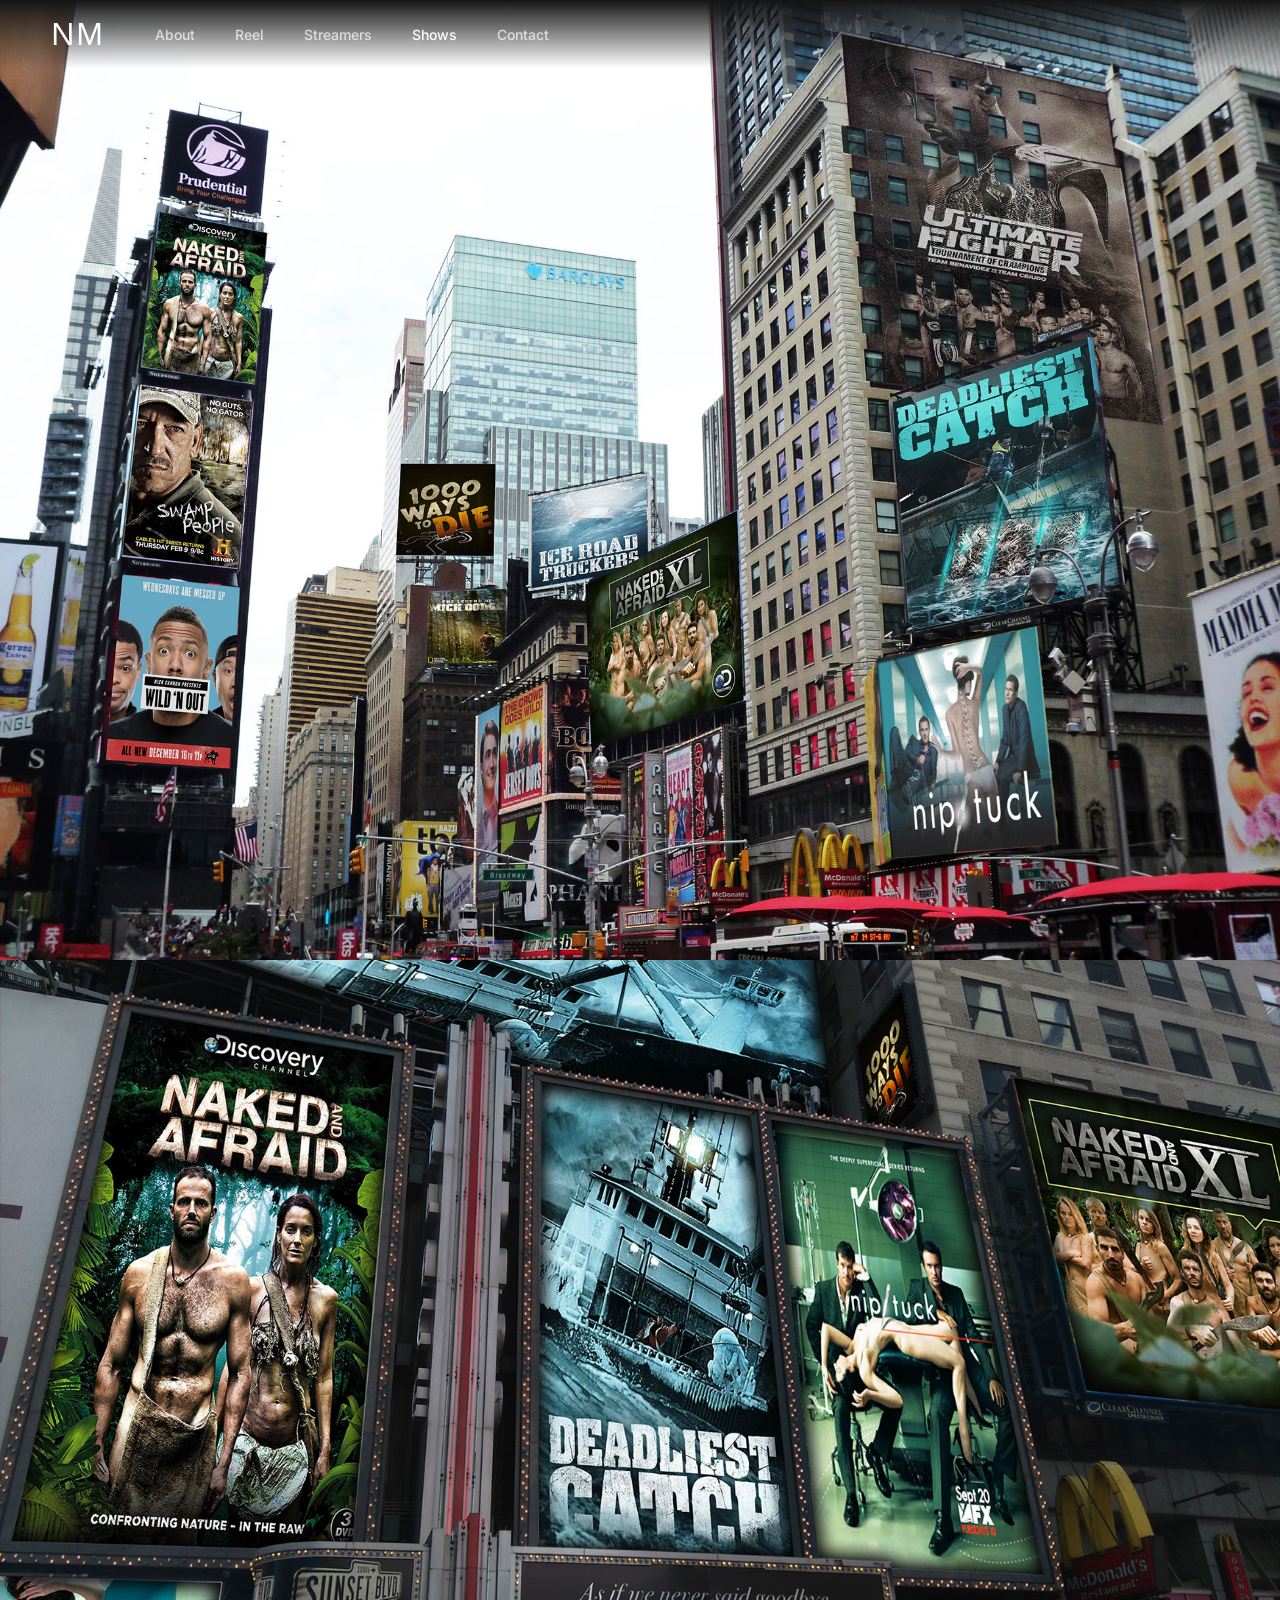
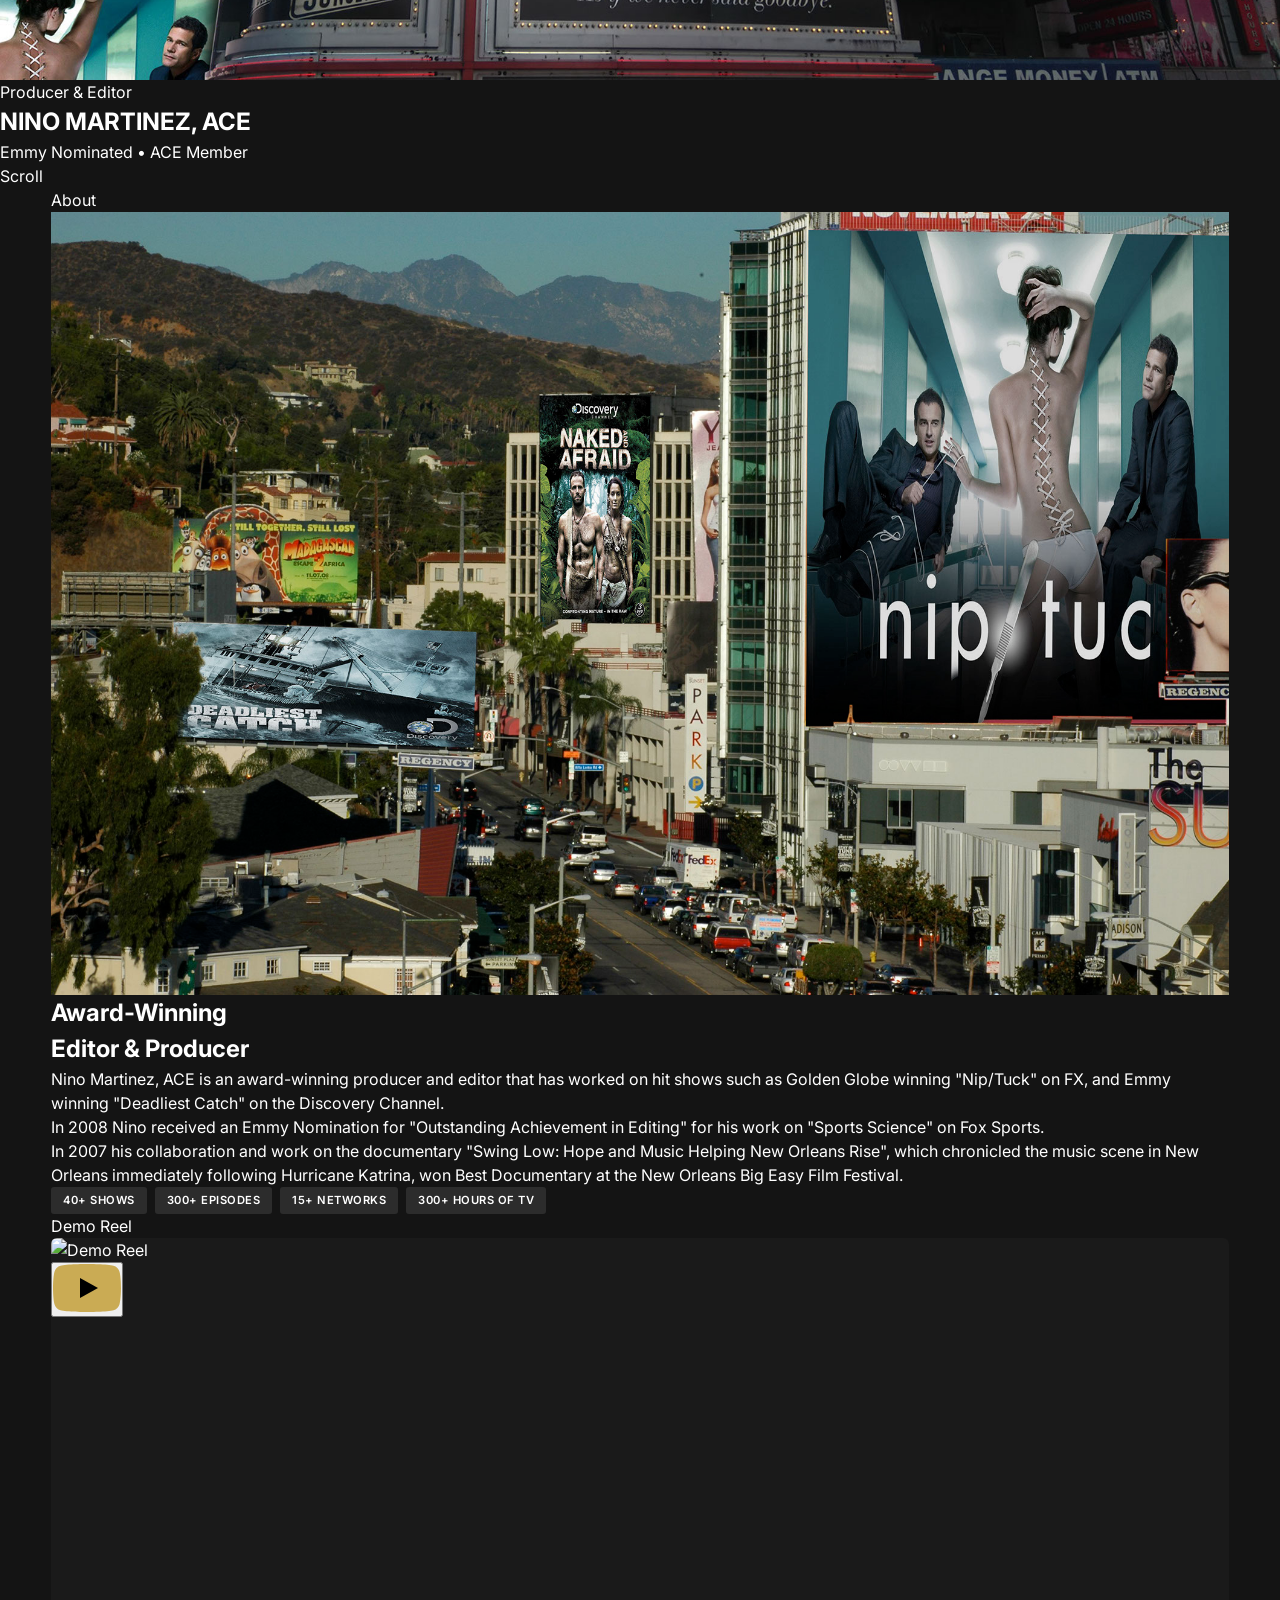
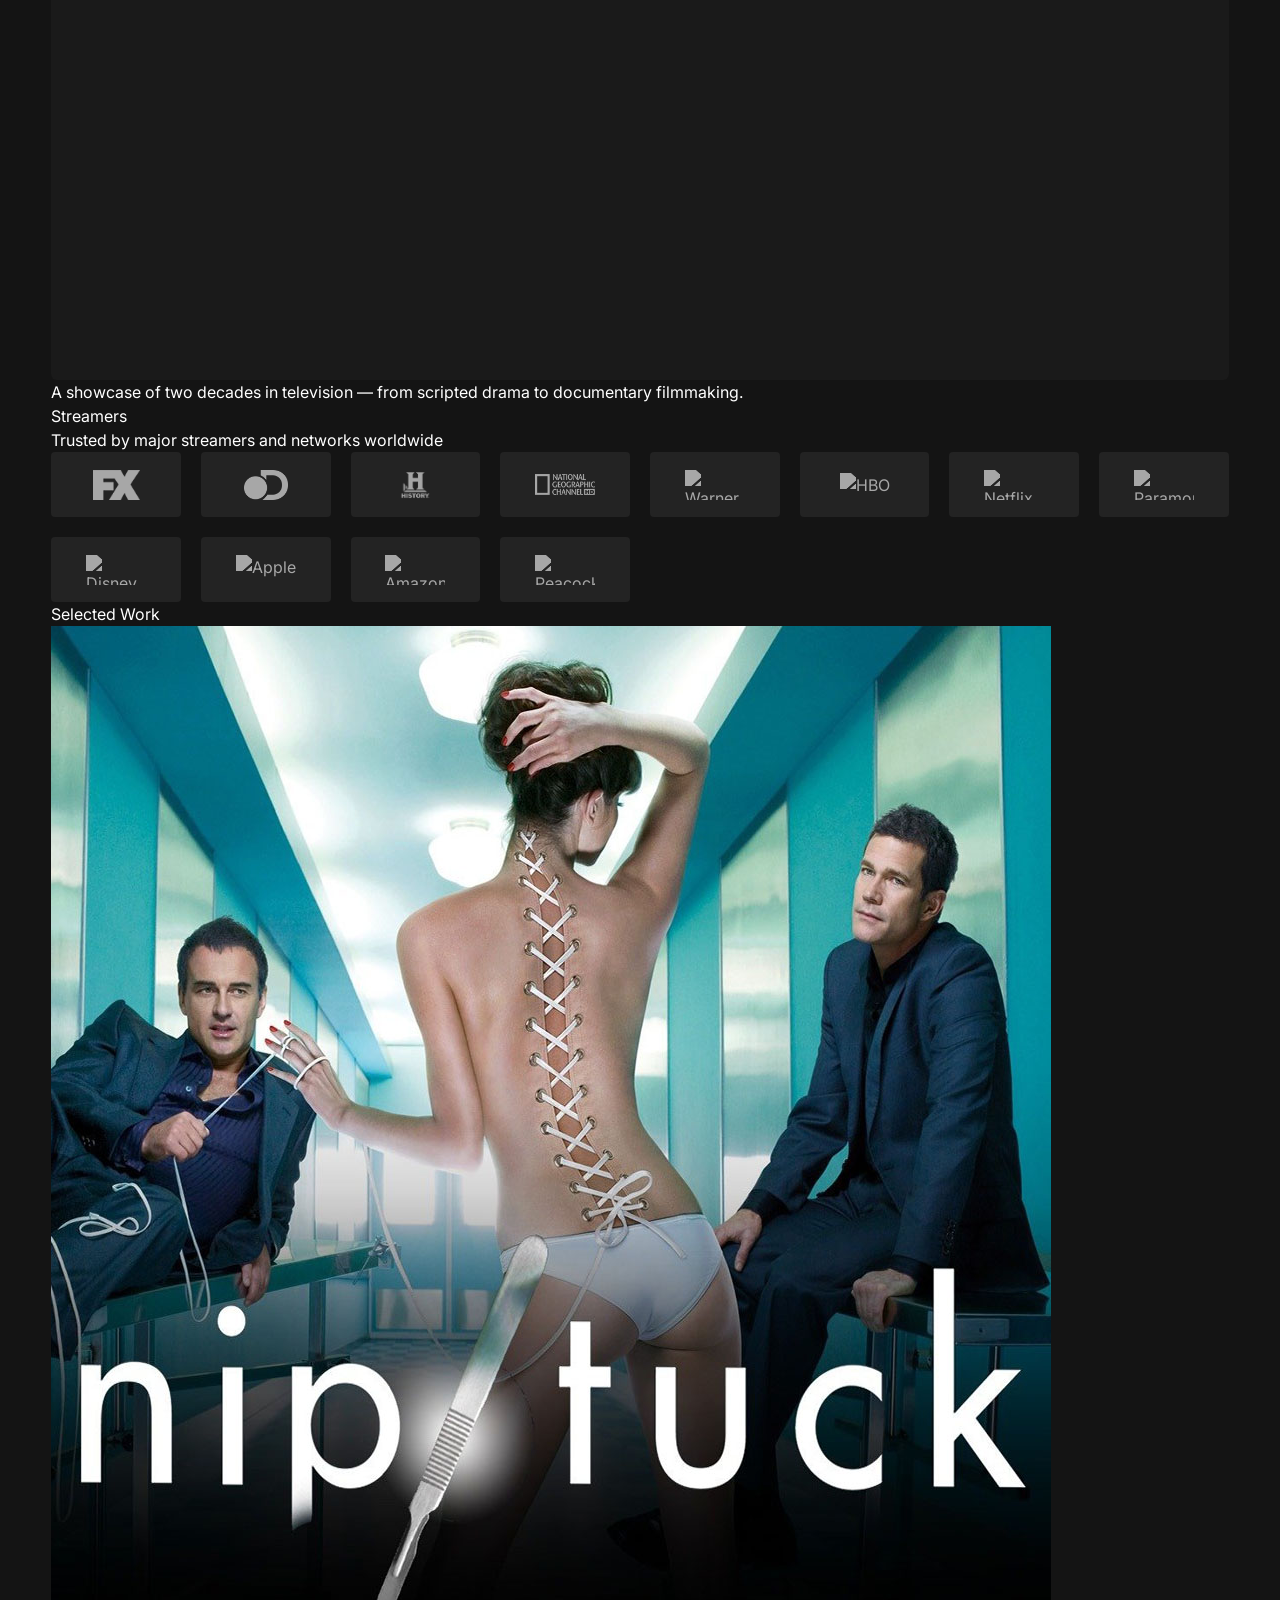
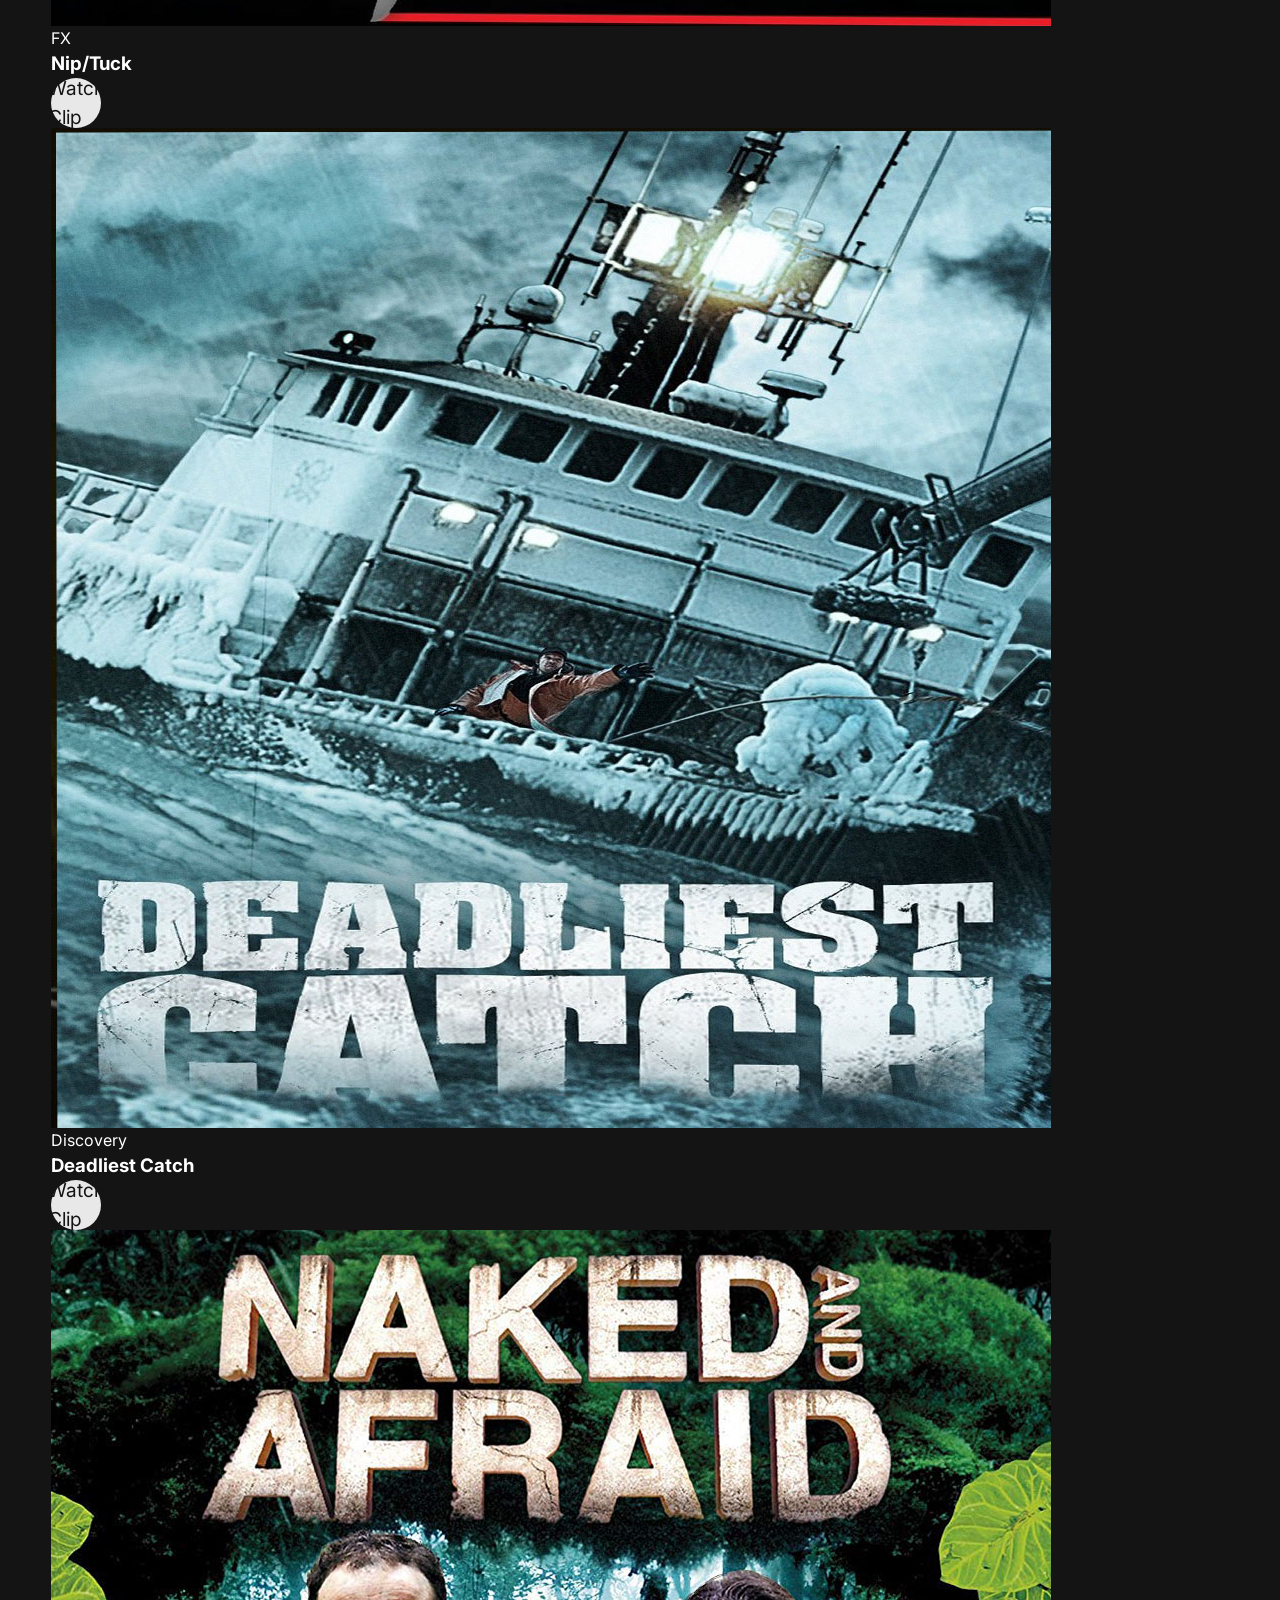
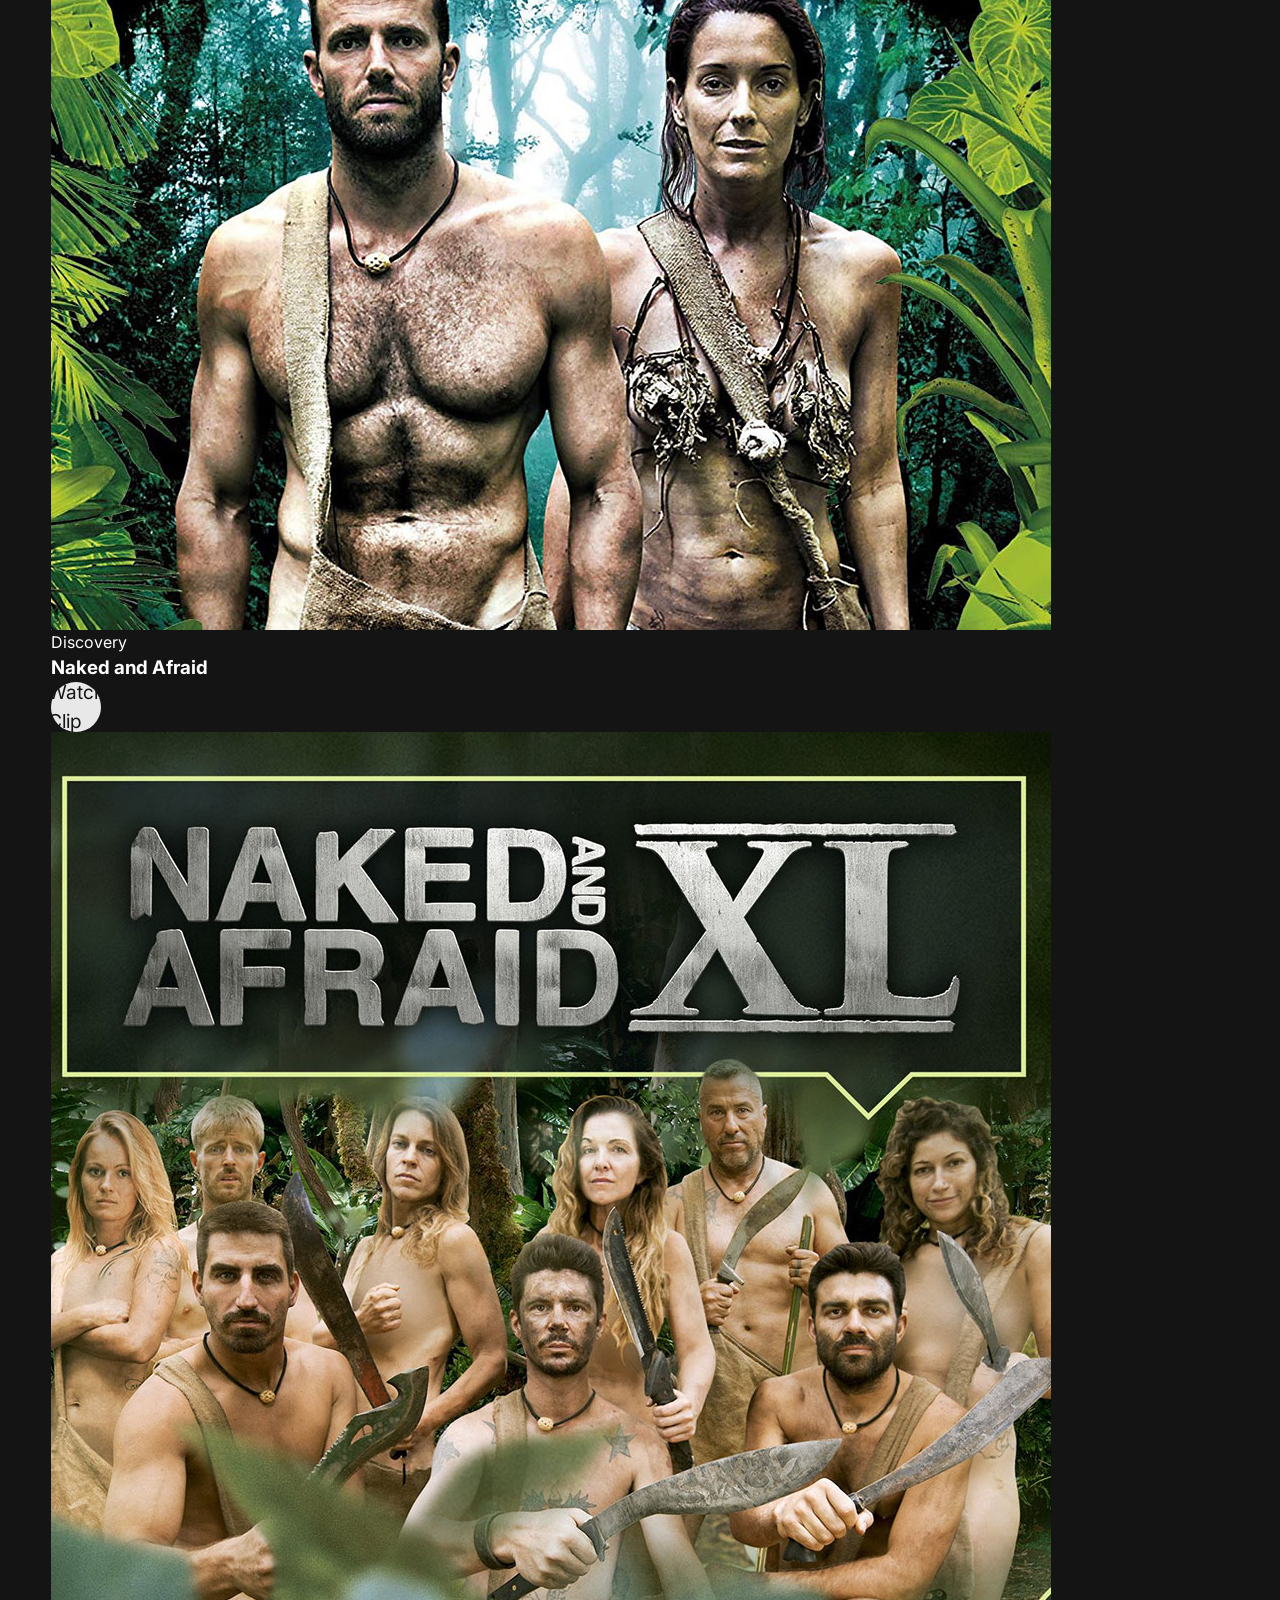
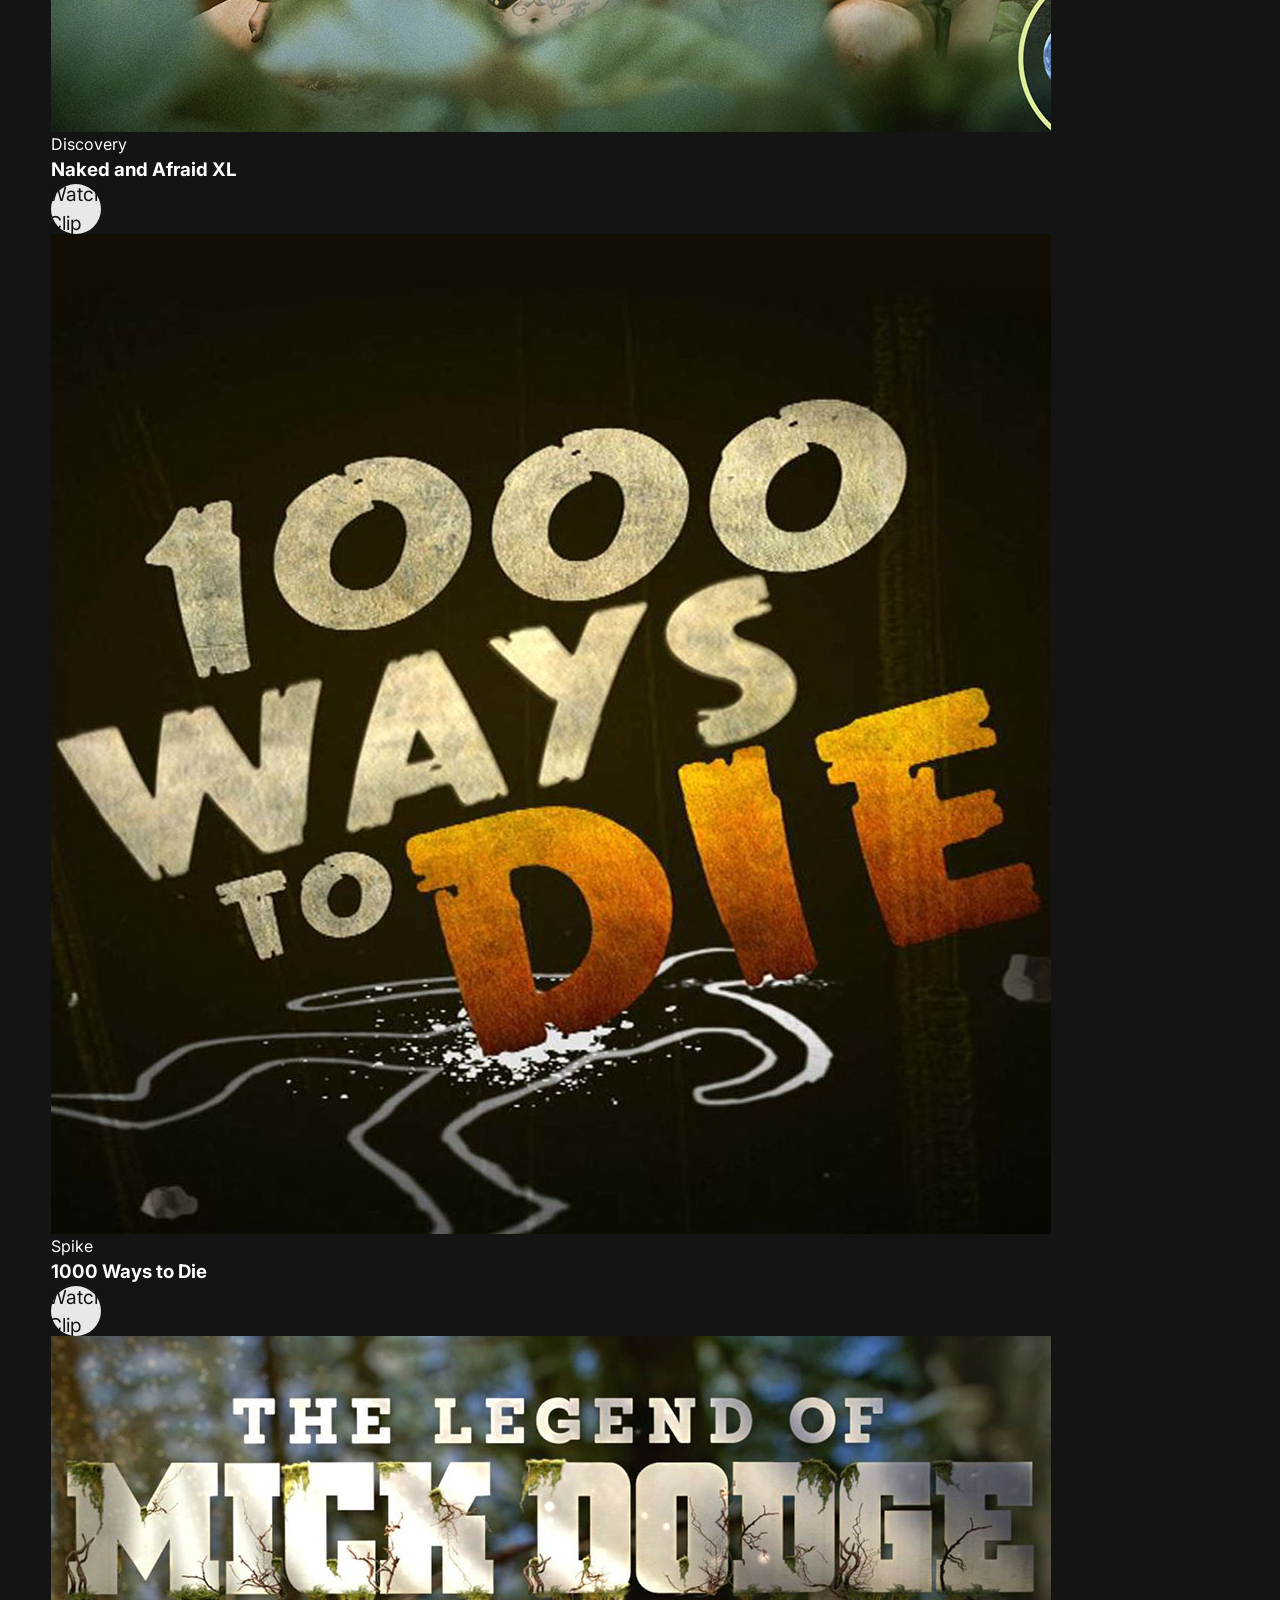
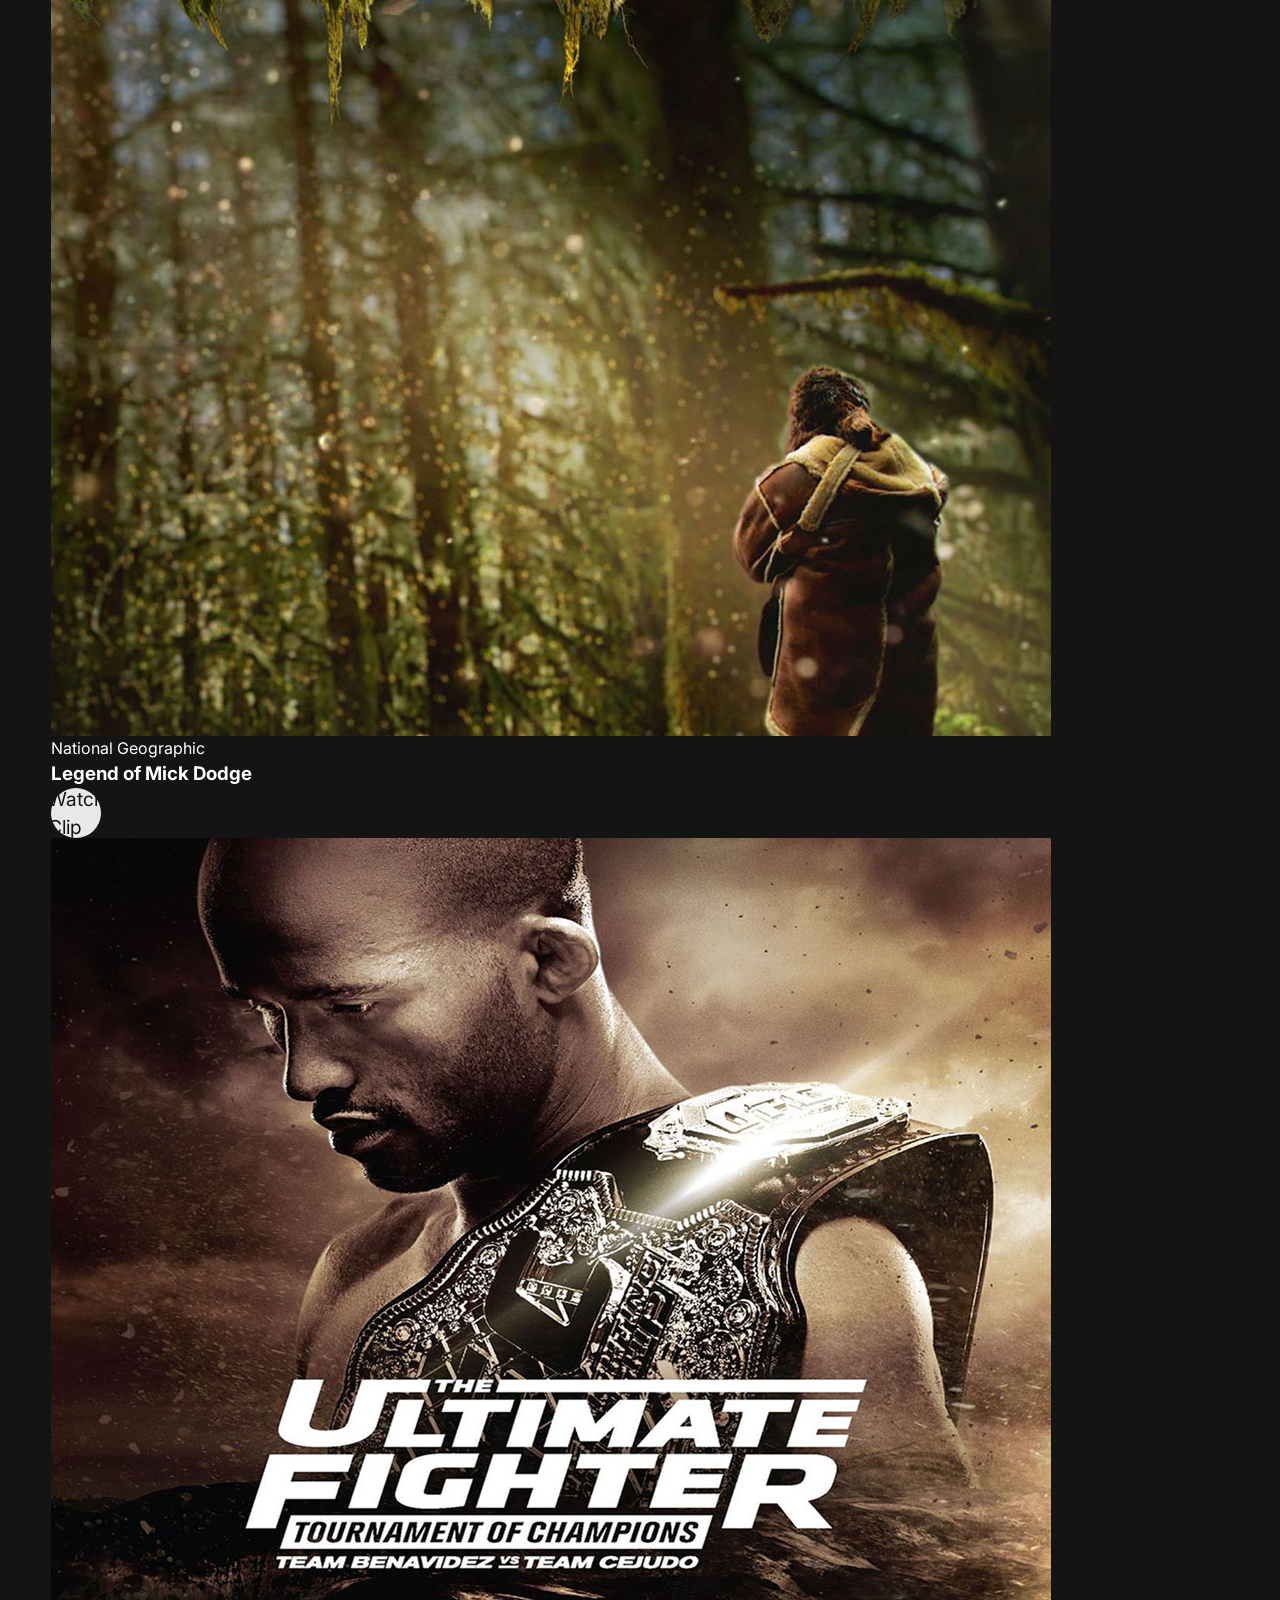
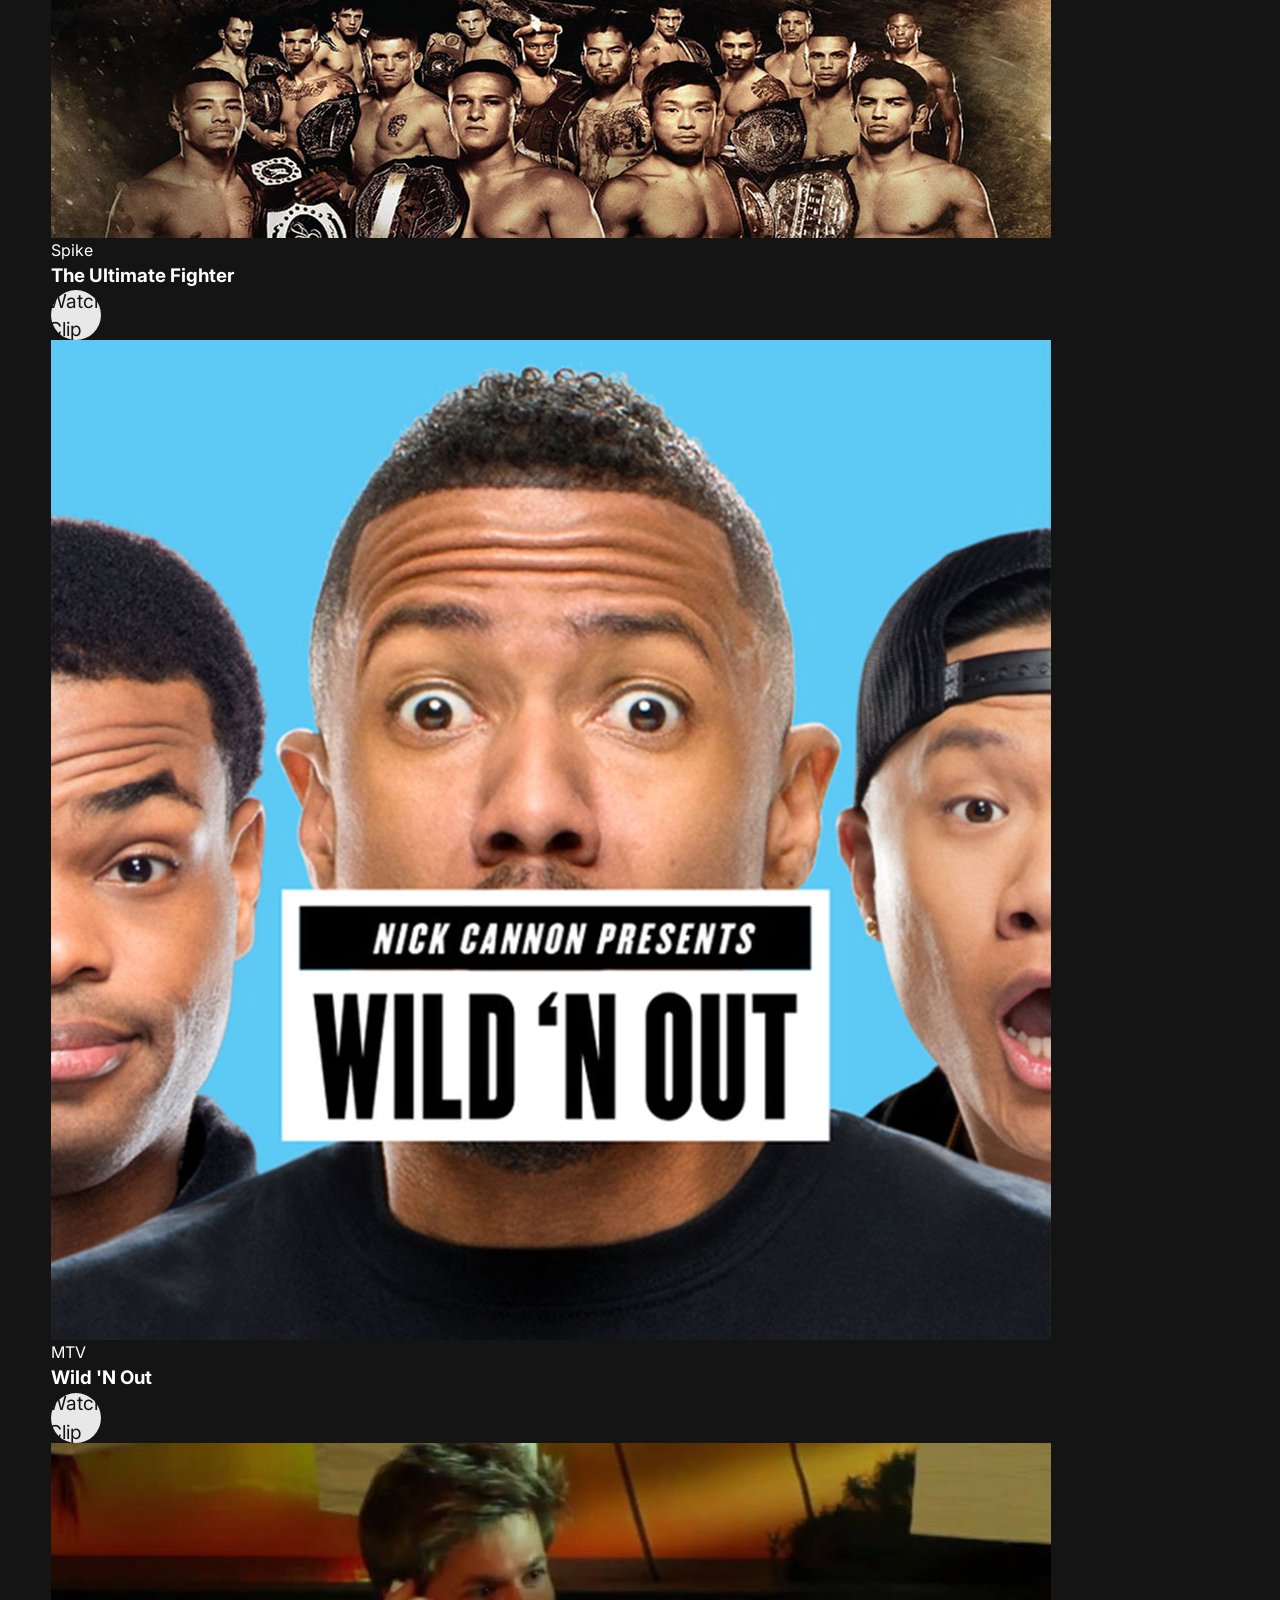
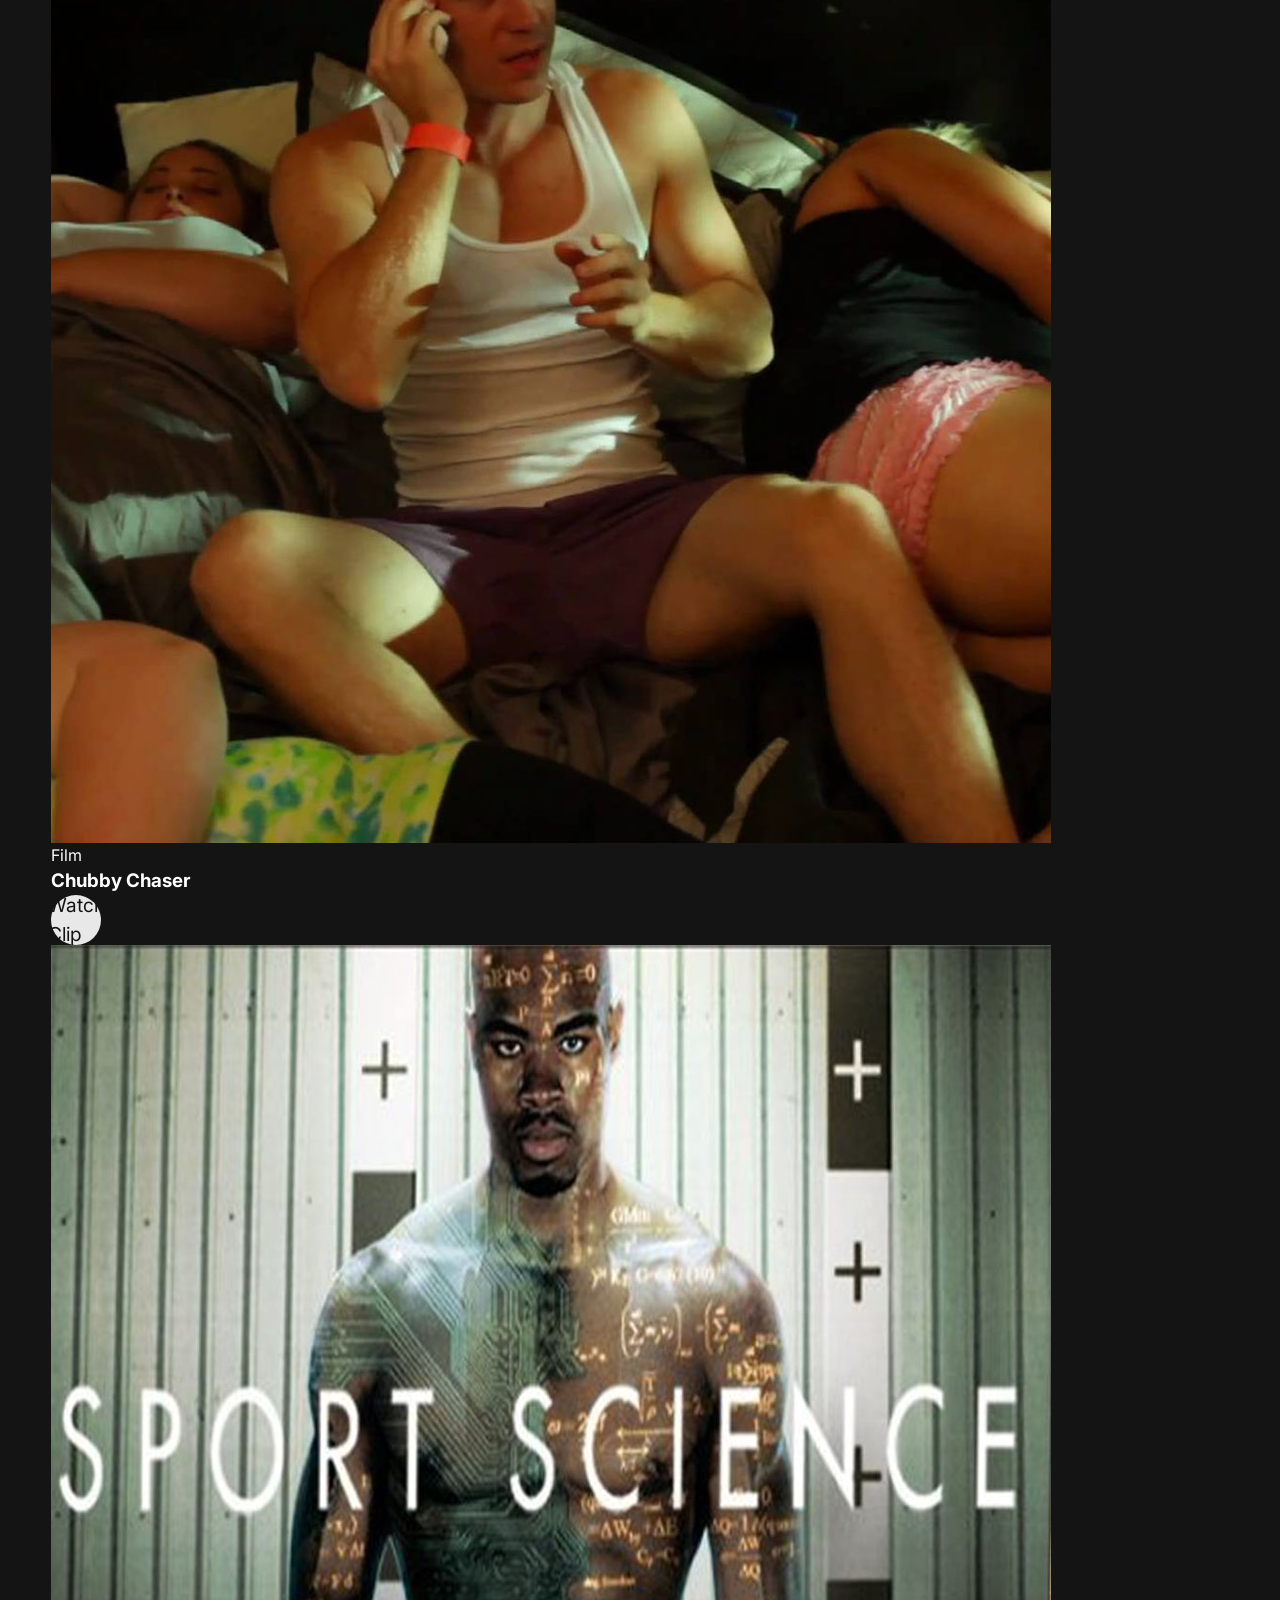
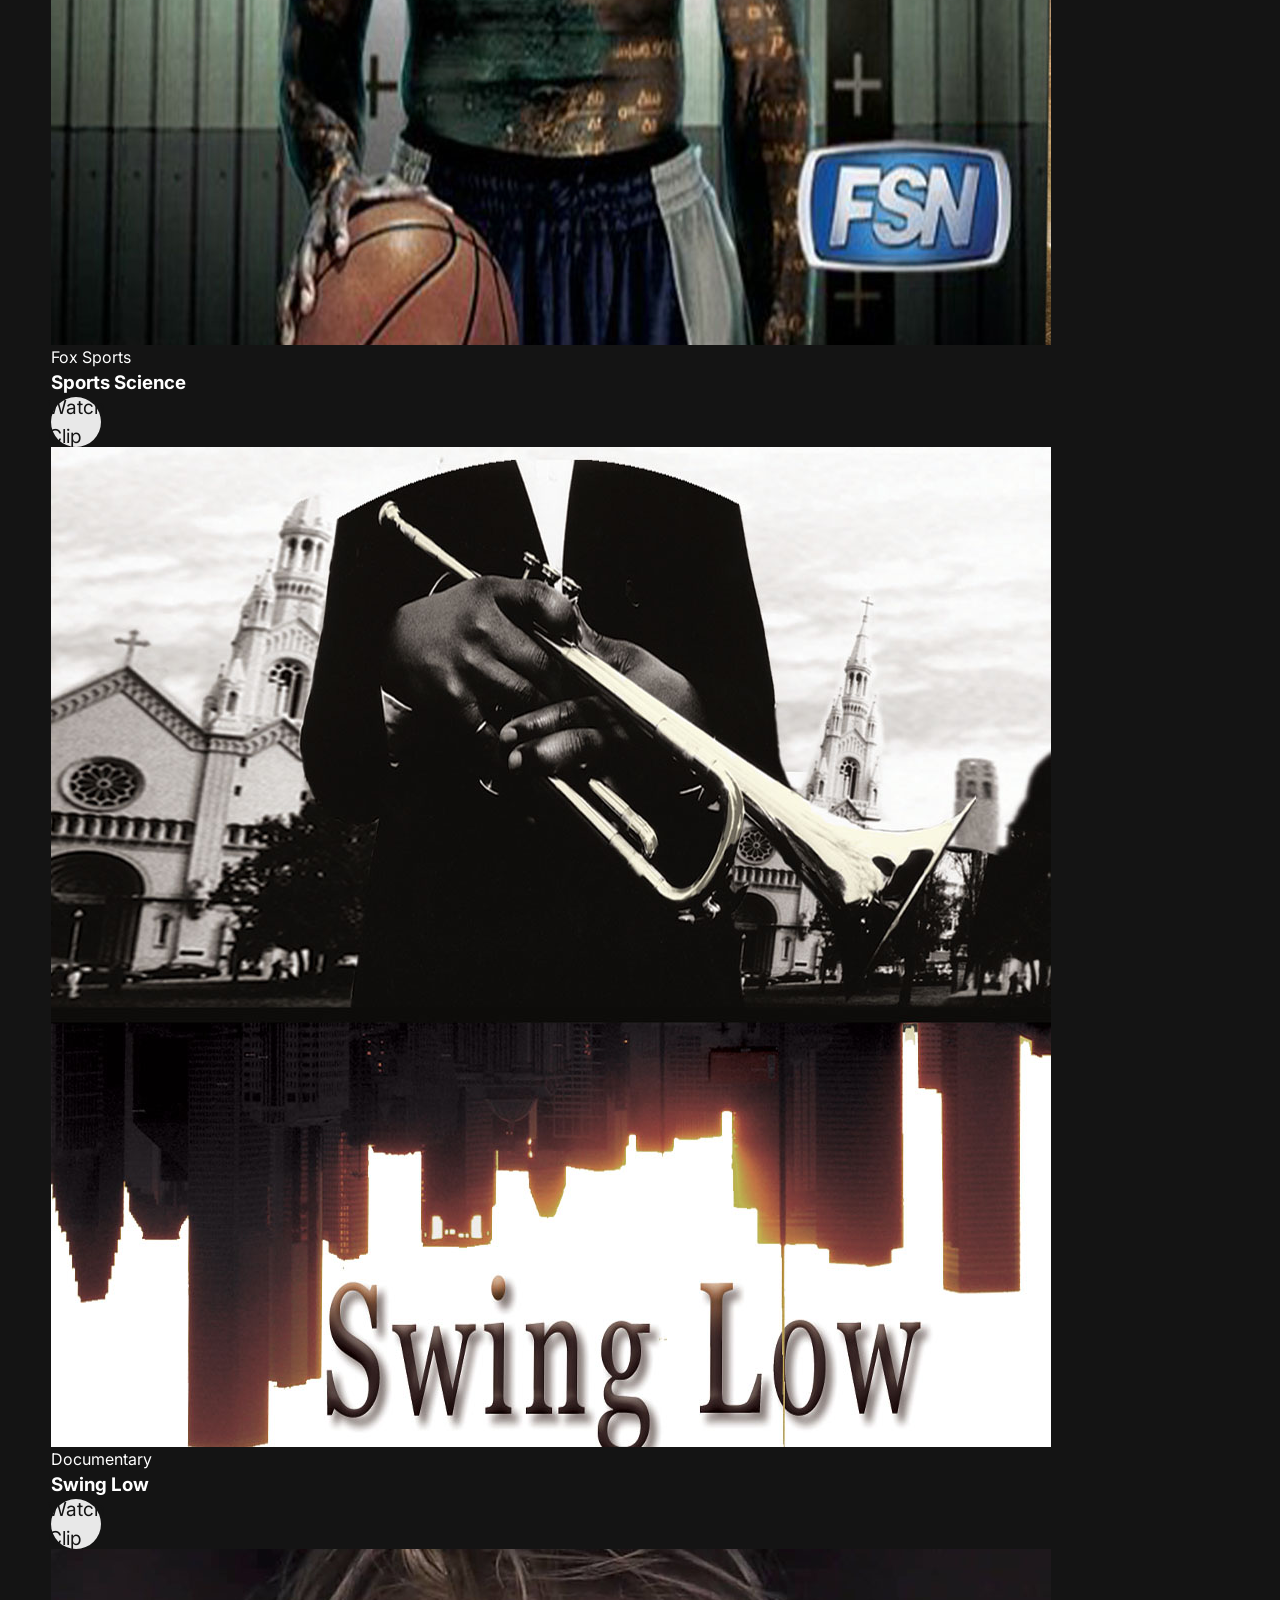
==== index.html @ cf00f743 "Style contact form, add email fallback link" ====
<!DOCTYPE html>
<html lang="en">
<head>
    <meta charset="UTF-8">
    <meta name="viewport" content="width=device-width, initial-scale=1.0">
    <meta name="description" content="Nino Martinez, ACE - Emmy-nominated producer and editor with credits on Golden Globe winning Nip/Tuck, Emmy winning Deadliest Catch, and more.">
    <meta name="keywords" content="Nino Martinez, ACE, TV Editor, Producer, Emmy Nominated, Nip Tuck, Deadliest Catch, Naked and Afraid">
    
    <!-- Open Graph -->
    <meta property="og:title" content="Nino Martinez, ACE | Producer & Editor">
    <meta property="og:description" content="Emmy-nominated producer and editor. Golden Globe winning Nip/Tuck. Emmy winning Deadliest Catch.">
    <meta property="og:type" content="website">
    <meta property="og:url" content="https://www.ninomartinez.com">
    <meta property="og:image" content="assets/images/main-poster-ice-swamp.jpg">
    
    <title>Nino Martinez, ACE | Producer & Editor</title>
    
    <!-- Canonical URL -->
    <link rel="canonical" href="https://www.ninomartinez.com/">
    
    <!-- Structured Data -->
    <script type="application/ld+json">
    {
        "@context": "https://schema.org",
        "@type": "Person",
        "name": "Nino Martinez",
        "jobTitle": "Producer & Editor, ACE",
        "description": "Emmy-nominated, award-winning television producer and editor",
        "url": "https://www.ninomartinez.com",
        "sameAs": [
            "https://www.imdb.com/name/nm2875206/",
            "https://www.linkedin.com/in/ninodmartinez"
        ],
        "knowsAbout": ["Film Editing", "Television Production", "Post Production"],
        "award": [
            "Emmy Nomination - Outstanding Achievement in Editing",
            "Best Documentary - New Orleans Big Easy Film Festival"
        ],
        "memberOf": {
            "@type": "Organization",
            "name": "American Cinema Editors (ACE)"
        }
    }
    </script>
    
    <!-- Google Fonts -->
    <link rel="preconnect" href="https://fonts.googleapis.com">
    <link rel="preconnect" href="https://fonts.gstatic.com" crossorigin>
    <link href="https://fonts.googleapis.com/css2?family=Cormorant+Garamond:ital,wght@0,400;0,500;0,600;1,400&family=Inter:wght@300;400;500;600&display=swap" rel="stylesheet">
    
    <link rel="stylesheet" href="assets/css/style.css?v=8">
</head>
<body>
    <!-- Film Grain Overlay -->
    <div class="film-grain"></div>

    <!-- Navigation -->
    <nav class="nav" id="nav">
        <div class="nav-container">
            <a href="#hero" class="nav-logo">NM</a>
            <ul class="nav-menu" id="navMenu">
                <li><a href="#about" class="nav-link">About</a></li>
                <li><a href="#reel" class="nav-link">Reel</a></li>
                <li><a href="#networks" class="nav-link">Streamers</a></li>
                <li><a href="#shows" class="nav-link">Shows</a></li>
                <li><a href="#contact" class="nav-link">Contact</a></li>
            </ul>
            <button class="nav-toggle" id="navToggle" aria-label="Toggle menu">
                <span></span>
                <span></span>
            </button>
        </div>
    </nav>

    <!-- Hero Section -->
    <section class="hero" id="hero">
        <div class="hero-bg">
            <img src="assets/images/main-poster-ice-swamp.jpg" alt="" loading="eager" class="hero-img-1">
            <img src="assets/images/a-tablet-movie-theatre-3-nt-catch.jpg" alt="" loading="eager" class="hero-img-2">
        </div>
        <div class="hero-overlay"></div>
        <div class="hero-content">
            <p class="hero-tag">Producer & Editor</p>
            <h1 class="hero-title">
                <span class="title-outline">NINO</span> <span class="title-solid">MARTINEZ<span class="title-ace">, ACE</span></span>
            </h1>
            <div class="hero-credentials">
                <span>Emmy Nominated</span>
                <span class="divider">•</span>
                <span>ACE Member</span>
            </div>
        </div>
        <a href="#about" class="scroll-indicator">
            <span class="scroll-text">Scroll</span>
            <span class="scroll-line"></span>
        </a>
    </section>

    <!-- About Section -->
    <section class="about" id="about">
        <div class="container">
            <div class="section-label">
                <span class="label-dash"></span>
                <span>About</span>
            </div>
            <div class="about-grid">
                <div class="about-image">
                    <div class="about-image-inner">
                        <img src="assets/images/la-sunset-poster.jpg" alt="Nino Martinez" loading="lazy">
                    </div>
                </div>
                <div class="about-content">
                    <h2 class="about-title">Award-Winning<br>Editor & Producer</h2>
                    <div class="about-bio">
                        <p>Nino Martinez, ACE is an award-winning producer and editor that has worked on hit shows such as Golden Globe winning "Nip/Tuck" on FX, and Emmy winning "Deadliest Catch" on the Discovery Channel.</p>
                        <p>In 2008 Nino received an Emmy Nomination for "Outstanding Achievement in Editing" for his work on "Sports Science" on Fox Sports.</p>
                        <p>In 2007 his collaboration and work on the documentary "Swing Low: Hope and Music Helping New Orleans Rise", which chronicled the music scene in New Orleans immediately following Hurricane Katrina, won Best Documentary at the New Orleans Big Easy Film Festival.</p>
                    </div>
                    <div class="about-badges">
                        <div class="badge">
                            <span class="badge-value">40+</span>
                            <span class="badge-label">Shows</span>
                        </div>
                        <div class="badge">
                            <span class="badge-value">300+</span>
                            <span class="badge-label">Episodes</span>
                        </div>
                        <div class="badge">
                            <span class="badge-value">15+</span>
                            <span class="badge-label">Networks</span>
                        </div>
                        <div class="badge">
                            <span class="badge-value">300+</span>
                            <span class="badge-label">Hours of TV</span>
                        </div>
                    </div>
                </div>
            </div>
        </div>
    </section>

    <!-- Demo Reel Section -->
    <section class="reel" id="reel">
        <div class="container">
            <div class="section-label">
                <span class="label-dash"></span>
                <span>Demo Reel</span>
            </div>
            <div class="reel-content">
                <div class="reel-video">
                    <div class="video-container video-facade" data-vimeo-id="23429927">
                        <img src="assets/images/reel-thumbnail.jpg" alt="Demo Reel" class="video-poster">
                        <button class="video-play-btn" aria-label="Play video">
                            <svg viewBox="0 0 68 48" width="68" height="48"><path d="M66.52 7.74c-.78-2.93-3.07-5.23-6-6.01C55.22 0 34 0 34 0S12.78 0 7.48 1.73c-2.93.78-5.22 3.08-6 6.01C0 13.04 0 24 0 24s0 10.96 1.48 16.26c.78 2.93 3.07 5.22 6 6.01C12.78 48 34 48 34 48s21.22 0 26.52-1.73c2.93-.78 5.22-3.08 6-6.01C68 34.96 68 24 68 24s0-10.96-1.48-16.26z" fill="rgba(201,168,76,0.95)"/><path d="M45 24L27 14v20" fill="#000"/></svg>
                        </button>
                    </div>
                </div>
                <p class="reel-description">A showcase of two decades in television — from scripted drama to documentary filmmaking.</p>
            </div>
        </div>
    </section>

    <!-- Streamers Section -->
    <section class="networks" id="networks">
        <div class="container">
            <div class="section-label">
                <span class="label-dash"></span>
                <span>Streamers</span>
            </div>
            <p class="networks-intro">Trusted by major streamers and networks worldwide</p>
            <div class="networks-grid">
                <div class="network-logo"><img src="assets/images/fx_international_logo.png" alt="FX" loading="lazy"></div>
                <div class="network-logo"><img src="assets/images/discovery_channel_logo.png" alt="Discovery Channel" loading="lazy"></div>
                <div class="network-logo"><img src="assets/images/history_channel_logo.png" alt="History Channel" loading="lazy"></div>
                <div class="network-logo"><img src="assets/images/nat_geo_hd.png" alt="National Geographic" loading="lazy"></div>
                <div class="network-logo"><img src="assets/images/warner_bros_logo.png" alt="Warner Bros" loading="lazy"></div>
                <div class="network-logo"><img src="assets/images/hbo_logo.png" alt="HBO" loading="lazy"></div>
                <div class="network-logo"><img src="assets/images/netflix_logo.png" alt="Netflix" loading="lazy"></div>
                <div class="network-logo"><img src="assets/images/paramount_logo.png" alt="Paramount" loading="lazy"></div>
                <div class="network-logo"><img src="assets/images/disney_logo.png" alt="Disney" loading="lazy"></div>
                <div class="network-logo"><img src="assets/images/appletv_logo.png" alt="Apple TV" loading="lazy"></div>
                <div class="network-logo"><img src="assets/images/amazon_prime_logo.png" alt="Amazon Prime" loading="lazy"></div>
                <div class="network-logo"><img src="assets/images/peacock_logo.png" alt="Peacock" loading="lazy"></div>
            </div>
        </div>
    </section>

    <!-- Shows Section -->
    <section class="shows" id="shows">
        <div class="container">
            <div class="section-label">
                <span class="label-dash"></span>
                <span>Selected Work</span>
            </div>
            <div class="shows-grid">
                <div class="show-card" data-video="24032977">
                    <div class="show-image">
                        <img src="assets/images/shows/nt-1kx1k.jpg" alt="Nip/Tuck" loading="lazy">
                    </div>
                    <div class="show-overlay">
                        <span class="show-network">FX</span>
                        <h3 class="show-title">Nip/Tuck</h3>
                        
                        <span class="play-btn">Watch Clip</span>
                    </div>
                </div>
                <div class="show-card" data-video="23430603">
                    <div class="show-image">
                        <img src="assets/images/shows/dc-1kx1k.jpg" alt="Deadliest Catch" loading="lazy">
                    </div>
                    <div class="show-overlay">
                        <span class="show-network">Discovery</span>
                        <h3 class="show-title">Deadliest Catch</h3>
                        
                        <span class="play-btn">Watch Clip</span>
                    </div>
                </div>
                <div class="show-card" data-video="325971605">
                    <div class="show-image">
                        <img src="assets/images/shows/naa-1kx1k.jpg" alt="Naked and Afraid" loading="lazy">
                    </div>
                    <div class="show-overlay">
                        <span class="show-network">Discovery</span>
                        <h3 class="show-title">Naked and Afraid</h3>
                        
                        <span class="play-btn">Watch Clip</span>
                    </div>
                </div>
                <div class="show-card" data-video="325974925">
                    <div class="show-image">
                        <img src="assets/images/shows/nxl-1kx1k.jpg" alt="Naked and Afraid XL" loading="lazy">
                    </div>
                    <div class="show-overlay">
                        <span class="show-network">Discovery</span>
                        <h3 class="show-title">Naked and Afraid XL</h3>
                        
                        <span class="play-btn">Watch Clip</span>
                    </div>
                </div>
                <div class="show-card" data-video="137219362">
                    <div class="show-image">
                        <img src="assets/images/shows/1kwtd-1kx1k.jpg" alt="1000 Ways to Die" loading="lazy">
                    </div>
                    <div class="show-overlay">
                        <span class="show-network">Spike</span>
                        <h3 class="show-title">1000 Ways to Die</h3>
                        
                        <span class="play-btn">Watch Clip</span>
                    </div>
                </div>
                <div class="show-card" data-video="137224541">
                    <div class="show-image">
                        <img src="assets/images/shows/dodge-1kx1k.jpg" alt="Legend of Mick Dodge" loading="lazy">
                    </div>
                    <div class="show-overlay">
                        <span class="show-network">National Geographic</span>
                        <h3 class="show-title">Legend of Mick Dodge</h3>
                        
                        <span class="play-btn">Watch Clip</span>
                    </div>
                </div>
                <div class="show-card" data-video="24004859">
                    <div class="show-image">
                        <img src="assets/images/shows/tuf-1kx1k.jpg" alt="The Ultimate Fighter" loading="lazy">
                    </div>
                    <div class="show-overlay">
                        <span class="show-network">Spike</span>
                        <h3 class="show-title">The Ultimate Fighter</h3>
                        
                        <span class="play-btn">Watch Clip</span>
                    </div>
                </div>
                <div class="show-card" data-video="24028885">
                    <div class="show-image">
                        <img src="assets/images/shows/wno-1kx1k.jpg" alt="Wild 'N Out" loading="lazy">
                    </div>
                    <div class="show-overlay">
                        <span class="show-network">MTV</span>
                        <h3 class="show-title">Wild 'N Out</h3>
                        
                        <span class="play-btn">Watch Clip</span>
                    </div>
                </div>
                <div class="show-card" data-video="137227240">
                    <div class="show-image">
                        <img src="assets/images/shows/chubby-1kx1k.jpg" alt="Chubby Chaser" loading="lazy">
                    </div>
                    <div class="show-overlay">
                        <span class="show-network">Film</span>
                        <h3 class="show-title">Chubby Chaser</h3>
                        
                        <span class="play-btn">Watch Clip</span>
                    </div>
                </div>
                <div class="show-card" data-video="24006119">
                    <div class="show-image">
                        <img src="assets/images/shows/ss-1kx1k.jpg" alt="Sports Science" loading="lazy">
                    </div>
                    <div class="show-overlay">
                        <span class="show-network">Fox Sports</span>
                        <h3 class="show-title">Sports Science</h3>
                        
                        <span class="play-btn">Watch Clip</span>
                    </div>
                </div>
                <div class="show-card" data-video="24006386">
                    <div class="show-image">
                        <img src="assets/images/shows/swing-low-1kx1k.jpg" alt="Swing Low" loading="lazy">
                    </div>
                    <div class="show-overlay">
                        <span class="show-network">Documentary</span>
                        <h3 class="show-title">Swing Low</h3>
                        
                        <span class="play-btn">Watch Clip</span>
                    </div>
                </div>
                <div class="show-card" data-video="160937819">
                    <div class="show-image">
                        <img src="assets/images/shows/guarding-gary-1kx1k.jpg" alt="Guarding Gary" loading="lazy">
                    </div>
                    <div class="show-overlay">
                        <span class="show-network">Film</span>
                        <h3 class="show-title">Guarding Gary</h3>
                        
                        <span class="play-btn">Watch Clip</span>
                    </div>
                </div>
            </div>
        </div>
    </section>

    <!-- Contact Section -->
    <section class="contact" id="contact">
        <div class="container">
            <div class="section-label">
                <span class="label-dash"></span>
                <span>Contact</span>
            </div>
            <div class="contact-content">
                <h2 class="contact-title">Let's Work Together</h2>
                <p class="contact-text">Interested in collaborating? Get in touch.</p>
                
                <!-- Contact Form (Formspree) -->
                <form action="https://formspree.io/f/xaqdbndz" method="POST" class="contact-form" id="contact-form">
                    <input type="hidden" name="_subject" value="New contact from ninomartinez.com">
                    <input type="hidden" name="_next" value="https://ninomartinez.com/#contact">
                    <div class="form-row">
                        <input type="text" name="name" placeholder="Name" required>
                        <input type="email" name="email" placeholder="Email" required>
                    </div>
                    <input type="text" name="subject" placeholder="Subject">
                    <textarea name="message" placeholder="Message" required></textarea>
                    <button type="submit">Send Message</button>
                </form>
                <p class="contact-email-fallback">Or email directly: <a href="mailto:nino.d.martinez@gmail.com">nino.d.martinez@gmail.com</a></p>

                <div class="contact-social">
                    <a href="https://www.imdb.com/name/nm2875206/" target="_blank" rel="noopener" class="contact-btn">
                        IMDb
                    </a>
                    <a href="https://www.linkedin.com/in/ninodmartinez" target="_blank" rel="noopener" class="contact-btn">
                        LinkedIn
                    </a>
                </div>
            </div>
        </div>
    </section>

    <!-- Footer -->
    <footer class="footer">
        <div class="container">
            <div class="footer-content">
                <p class="footer-name">Nino Martinez, ACE</p>
                <p class="footer-copy">&copy; 2026 All Rights Reserved</p>
                <a href="#hero" class="back-to-top">↑</a>
            </div>
        </div>
    </footer>

    <!-- Video Modal -->
    <div class="modal" id="videoModal">
        <button class="modal-nav modal-prev" aria-label="Previous">&#10094;</button>
        <div class="modal-content">
            <button class="modal-close" aria-label="Close">&times;</button>
            <div class="modal-video">
                <iframe id="modalVideo" src="" frameborder="0" allow="autoplay; fullscreen; picture-in-picture" allowfullscreen playsinline webkit-playsinline></iframe>
            </div>
        </div>
        <button class="modal-nav modal-next" aria-label="Next">&#10095;</button>
    </div>

    <script src="assets/js/main.js?v=9"></script>
</body>
</html>
---- assets/css/style.css ----
/* ========================================
   NINO MARTINEZ - WILDCARD STYLE
   Streaming Service Inspired Portfolio
   ======================================== */

/* Variables */
:root {
    --bg-primary: #141414;
    --bg-secondary: #1a1a1a;
    --bg-card: #232323;
    --bg-hover: #2a2a2a;
    --accent: #e50914;
    --accent-hover: #f40612;
    --gold: #f5c518;
    --white: #ffffff;
    --white-muted: rgba(255, 255, 255, 0.7);
    --white-dim: rgba(255, 255, 255, 0.5);
    
    --font-display: 'Bebas Neue', sans-serif;
    --font-body: 'Inter', -apple-system, sans-serif;
    
    --transition-fast: 0.15s ease;
    --transition-medium: 0.3s ease;
    --transition-slow: 0.5s ease;
    
    --nav-height: 68px;
}

/* Reset */
*, *::before, *::after {
    margin: 0;
    padding: 0;
    box-sizing: border-box;
}

html {
    scroll-behavior: smooth;
    font-size: 16px;
}

body {
    font-family: var(--font-body);
    background: var(--bg-primary);
    color: var(--white);
    line-height: 1.5;
    overflow-x: hidden;
}

img {
    max-width: 100%;
    height: auto;
    display: block;
}

a {
    text-decoration: none;
    color: inherit;
}

.container {
    width: 100%;
    max-width: 1400px;
    margin: 0 auto;
    padding: 0 4%;
}

/* ========================================
   NAVIGATION
   ======================================== */
.nav {
    position: fixed;
    top: 0;
    left: 0;
    right: 0;
    z-index: 1000;
    height: var(--nav-height);
    background: linear-gradient(to bottom, rgba(20, 20, 20, 1) 0%, transparent 100%);
    transition: background var(--transition-medium);
}

.nav.scrolled {
    background: rgba(20, 20, 20, 0.97);
}

.nav-container {
    height: 100%;
    display: flex;
    align-items: center;
    gap: 40px;
    padding: 0 4%;
}

.nav-logo {
    font-family: var(--font-display);
    font-size: 2rem;
    letter-spacing: 2px;
}

.logo-text {
    color: var(--white);
}

.logo-accent {
    color: var(--accent);
}

.nav-menu {
    display: flex;
    list-style: none;
    gap: 20px;
    flex: 1;
}

.nav-link {
    font-size: 0.875rem;
    font-weight: 500;
    color: var(--white-muted);
    padding: 5px 10px;
    transition: color var(--transition-fast);
}

.nav-link:hover,
.nav-link.active {
    color: var(--white);
}

.nav-profile {
    margin-left: auto;
}

.profile-badge {
    background: var(--gold);
    color: var(--bg-primary);
    font-size: 0.7rem;
    font-weight: 700;
    padding: 6px 12px;
    border-radius: 3px;
    letter-spacing: 1px;
}

.nav-toggle {
    display: none;
    flex-direction: column;
    gap: 5px;
    background: none;
    border: none;
    cursor: pointer;
    padding: 5px;
    margin-left: auto;
}

.nav-toggle span {
    width: 22px;
    height: 2px;
    background: var(--white);
    transition: all var(--transition-fast);
}

/* ========================================
   BILLBOARD
   ======================================== */
.billboard {
    position: relative;
    height: 85vh;
    min-height: 600px;
    max-height: 900px;
}

.billboard-slide {
    position: absolute;
    inset: 0;
    opacity: 0;
    transition: opacity var(--transition-slow);
}

.billboard-slide.active {
    opacity: 1;
}

.billboard-bg {
    position: absolute;
    inset: 0;
    background-size: cover;
    background-position: center top;
}

.billboard-gradient {
    position: absolute;
    inset: 0;
    background: 
        linear-gradient(to right, rgba(20, 20, 20, 0.9) 0%, rgba(20, 20, 20, 0.4) 50%, transparent 100%),
        linear-gradient(to top, var(--bg-primary) 0%, transparent 30%);
}

.billboard-content {
    position: absolute;
    left: 4%;
    top: 50%;
    transform: translateY(-50%);
    max-width: 600px;
    z-index: 2;
}

.billboard-tag {
    display: inline-flex;
    align-items: center;
    gap: 8px;
    background: var(--gold);
    color: var(--bg-primary);
    font-size: 0.7rem;
    font-weight: 700;
    padding: 6px 14px;
    border-radius: 3px;
    margin-bottom: 20px;
    text-transform: uppercase;
    letter-spacing: 1px;
}

.tag-icon {
    font-size: 0.8rem;
}

.billboard-title {
    font-family: var(--font-display);
    font-size: clamp(3rem, 8vw, 6rem);
    letter-spacing: 4px;
    line-height: 1;
    margin-bottom: 10px;
}

.billboard-subtitle {
    font-size: 1.5rem;
    font-weight: 300;
    color: var(--white-muted);
    margin-bottom: 20px;
}

.billboard-description {
    font-size: 1.1rem;
    line-height: 1.6;
    color: var(--white-muted);
    margin-bottom: 30px;
    max-width: 500px;
}

.billboard-actions {
    display: flex;
    gap: 15px;
    margin-bottom: 20px;
}

.btn-play,
.btn-info {
    display: inline-flex;
    align-items: center;
    gap: 10px;
    padding: 12px 28px;
    font-size: 1rem;
    font-weight: 600;
    border: none;
    border-radius: 4px;
    cursor: pointer;
    transition: all var(--transition-fast);
}

.btn-play {
    background: var(--white);
    color: var(--bg-primary);
}

.btn-play:hover {
    background: rgba(255, 255, 255, 0.85);
}

.btn-info {
    background: rgba(109, 109, 110, 0.7);
    color: var(--white);
}

.btn-info:hover {
    background: rgba(109, 109, 110, 0.5);
}

.play-icon,
.info-icon {
    font-size: 1.2rem;
}

.billboard-meta {
    display: flex;
    align-items: center;
    gap: 10px;
    font-size: 0.875rem;
    color: var(--white-dim);
}

.meta-divider {
    opacity: 0.5;
}

/* ========================================
   CONTENT ROWS
   ======================================== */
.content-row {
    padding: 30px 0;
    padding-left: 4%;
}

.row-header {
    margin-bottom: 15px;
    padding-right: 4%;
}

.row-title {
    font-size: 1.4rem;
    font-weight: 600;
}

/* Featured Video */
.featured-video {
    max-width: 800px;
    padding-right: 4%;
}

.video-container {
    position: relative;
    width: 100%;
    padding-bottom: 56.25%;
    background: var(--bg-secondary);
    border-radius: 6px;
    overflow: hidden;
}

.video-container iframe {
    position: absolute;
    top: 0;
    left: 0;
    width: 100%;
    height: 100%;
}

.video-info {
    margin-top: 15px;
}

.video-info h3 {
    font-size: 1.1rem;
    margin-bottom: 5px;
}

.video-info p {
    font-size: 0.9rem;
    color: var(--white-dim);
}

/* Content Slider */
.content-slider {
    position: relative;
}

.content-track {
    display: flex;
    gap: 10px;
    overflow-x: auto;
    scroll-snap-type: x mandatory;
    scrollbar-width: none;
    padding-right: 4%;
    padding-bottom: 10px;
}

.content-track::-webkit-scrollbar {
    display: none;
}

.content-card {
    flex: 0 0 200px;
    scroll-snap-align: start;
    cursor: pointer;
    transition: transform var(--transition-medium);
}

.content-card:hover {
    transform: scale(1.05);
    z-index: 10;
}

.card-image {
    position: relative;
    aspect-ratio: 1/1;
    border-radius: 4px;
    overflow: hidden;
    background: var(--bg-secondary);
}

.card-image img {
    width: 100%;
    height: 100%;
    object-fit: cover;
    transition: transform var(--transition-slow);
}

.content-card:hover .card-image img {
    transform: scale(1.1);
}

.card-overlay {
    position: absolute;
    inset: 0;
    background: rgba(0, 0, 0, 0.6);
    display: flex;
    align-items: center;
    justify-content: center;
    opacity: 0;
    transition: opacity var(--transition-fast);
}

.content-card:hover .card-overlay {
    opacity: 1;
}

.play-btn {
    width: 50px;
    height: 50px;
    background: rgba(255, 255, 255, 0.9);
    border-radius: 50%;
    display: flex;
    align-items: center;
    justify-content: center;
    font-size: 1.2rem;
    color: var(--bg-primary);
}

.card-info {
    padding: 12px 5px;
}

.card-badge {
    display: inline-block;
    font-size: 0.6rem;
    font-weight: 700;
    padding: 3px 8px;
    border-radius: 2px;
    margin-bottom: 6px;
    text-transform: uppercase;
    letter-spacing: 0.5px;
}

.card-badge.golden {
    background: var(--gold);
    color: var(--bg-primary);
}

.card-badge.emmy {
    background: var(--accent);
    color: var(--white);
}

.card-info h3 {
    font-size: 0.95rem;
    font-weight: 600;
    margin-bottom: 3px;
    white-space: nowrap;
    overflow: hidden;
    text-overflow: ellipsis;
}

.card-meta {
    font-size: 0.75rem;
    color: var(--white-dim);
}

.slider-btn {
    position: absolute;
    top: 50%;
    transform: translateY(-50%);
    width: 50px;
    height: 100%;
    background: rgba(20, 20, 20, 0.7);
    border: none;
    font-size: 2.5rem;
    color: var(--white);
    cursor: pointer;
    opacity: 0;
    transition: opacity var(--transition-fast);
    z-index: 10;
}

.content-slider:hover .slider-btn {
    opacity: 1;
}

.slider-prev {
    left: 0;
}

.slider-next {
    right: 4%;
}

/* ========================================
   NETWORKS
   ======================================== */
.networks-row {
    padding: 50px 4%;
    background: var(--bg-secondary);
}

.networks-grid {
    display: grid;
    grid-template-columns: repeat(8, 1fr);
    gap: 20px;
}

.network-logo {
    display: flex;
    align-items: center;
    justify-content: center;
    padding: 15px;
    aspect-ratio: 2/1;
    background: var(--bg-card);
    border-radius: 4px;
    transition: all var(--transition-fast);
}

.network-logo:hover {
    background: var(--bg-hover);
    transform: scale(1.05);
}

.network-logo img {
    max-width: 60px;
    max-height: 30px;
    object-fit: contain;
    filter: brightness(0) invert(1);
    opacity: 0.6;
    transition: opacity var(--transition-fast);
}

.network-logo:hover img {
    opacity: 1;
}

/* ========================================
   ABOUT SECTION
   ======================================== */
.about-section {
    padding: 80px 0;
    background: linear-gradient(to bottom, var(--bg-primary), var(--bg-secondary));
}

.about-card {
    background: var(--bg-card);
    border-radius: 8px;
    overflow: hidden;
    max-width: 900px;
    margin: 0 auto;
}

.about-header {
    display: flex;
    gap: 30px;
    padding: 30px;
    background: linear-gradient(135deg, var(--bg-hover), var(--bg-card));
}

.about-avatar {
    width: 150px;
    height: 150px;
    border-radius: 8px;
    overflow: hidden;
    flex-shrink: 0;
}

.about-avatar img {
    width: 100%;
    height: 100%;
    object-fit: cover;
}

.about-title-area h2 {
    font-size: 1.75rem;
    margin-bottom: 5px;
}

.about-role {
    font-size: 1rem;
    color: var(--white-muted);
    margin-bottom: 15px;
}

.about-badges {
    display: flex;
    flex-wrap: wrap;
    gap: 8px;
}

.badge {
    font-size: 0.7rem;
    font-weight: 600;
    padding: 5px 12px;
    background: rgba(255, 255, 255, 0.1);
    border-radius: 3px;
    text-transform: uppercase;
    letter-spacing: 0.5px;
}

.about-body {
    padding: 30px;
}

.about-body p {
    font-size: 1rem;
    line-height: 1.8;
    color: var(--white-muted);
    margin-bottom: 15px;
}

.about-body p:last-child {
    margin-bottom: 0;
}

/* ========================================
   CONTACT SECTION
   ======================================== */
.contact-section {
    padding: 80px 0;
}

.contact-card {
    text-align: center;
    max-width: 600px;
    margin: 0 auto;
}

.contact-card h2 {
    font-size: 2rem;
    margin-bottom: 10px;
}

.contact-card p {
    font-size: 1.1rem;
    color: var(--white-muted);
    margin-bottom: 30px;
}

.contact-actions {
    display: flex;
    flex-direction: column;
    align-items: center;
    gap: 25px;
}

.btn-contact {
    display: inline-block;
    background: var(--accent);
    color: var(--white);
    font-size: 1rem;
    font-weight: 600;
    padding: 16px 50px;
    border-radius: 4px;
    transition: background var(--transition-fast);
}

.btn-contact:hover {
    background: var(--accent-hover);
}

.contact-links {
    display: flex;
    gap: 20px;
}

.link-btn {
    display: flex;
    align-items: center;
    gap: 8px;
    padding: 10px 20px;
    background: var(--bg-card);
    border-radius: 4px;
    color: var(--white-muted);
    font-size: 0.9rem;
    transition: all var(--transition-fast);
}

.link-btn:hover {
    background: var(--bg-hover);
    color: var(--white);
}

.link-btn img {
    width: 20px;
    height: 20px;
    filter: brightness(0) invert(1);
    opacity: 0.7;
}

/* ========================================
   FOOTER
   ======================================== */
.footer {
    padding: 60px 0 40px;
    background: var(--bg-secondary);
    border-top: 1px solid rgba(255, 255, 255, 0.1);
}

.footer-content {
    text-align: center;
}

.footer-logo {
    font-family: var(--font-display);
    font-size: 2rem;
    letter-spacing: 2px;
    margin-bottom: 25px;
}

.footer-logo span {
    color: var(--accent);
}

.footer-links {
    display: flex;
    justify-content: center;
    gap: 30px;
    margin-bottom: 25px;
}

.footer-links a {
    font-size: 0.875rem;
    color: var(--white-muted);
    transition: color var(--transition-fast);
}

.footer-links a:hover {
    color: var(--white);
}

.footer-copy {
    font-size: 0.8rem;
    color: var(--white-dim);
}

/* ========================================
   VIDEO MODAL
   ======================================== */
.modal {
    position: fixed;
    inset: 0;
    background: rgba(0, 0, 0, 0.9);
    z-index: 2000;
    display: flex;
    align-items: center;
    justify-content: center;
    opacity: 0;
    visibility: hidden;
    transition: all var(--transition-medium);
}

.modal.active {
    opacity: 1;
    visibility: visible;
}

.modal-content {
    position: relative;
    width: 90%;
    max-width: 1000px;
}

.modal-close {
    position: absolute;
    top: -50px;
    right: 0;
    width: 40px;
    height: 40px;
    background: none;
    border: none;
    color: var(--white);
    font-size: 2rem;
    cursor: pointer;
    transition: color var(--transition-fast);
}

.modal-close:hover {
    color: var(--accent);
}

.modal-video {
    position: relative;
    width: 100%;
    padding-bottom: 56.25%;
    background: var(--bg-card);
    border-radius: 4px;
    overflow: hidden;
}

.modal-video iframe {
    position: absolute;
    top: 0;
    left: 0;
    width: 100%;
    height: 100%;
}

/* ========================================
   RESPONSIVE
   ======================================== */
@media (max-width: 1200px) {
    .networks-grid {
        grid-template-columns: repeat(4, 1fr);
    }
}

@media (max-width: 992px) {
    .billboard-content {
        max-width: 500px;
    }

    .content-card {
        flex: 0 0 180px;
    }
}

@media (max-width: 768px) {
    .nav-menu {
        position: fixed;
        top: var(--nav-height);
        left: 0;
        right: 0;
        background: var(--bg-primary);
        flex-direction: column;
        padding: 20px;
        gap: 10px;
        transform: translateY(-100%);
        opacity: 0;
        visibility: hidden;
        transition: all var(--transition-medium);
    }

    .nav-menu.active {
        transform: translateY(0);
        opacity: 1;
        visibility: visible;
    }

    .nav-toggle {
        display: flex;
    }

    .nav-profile {
        display: none;
    }

    .billboard {
        height: 70vh;
    }

    .billboard-content {
        left: 4%;
        right: 4%;
        max-width: none;
    }

    .billboard-description {
        display: none;
    }

    .billboard-actions {
        flex-direction: column;
    }

    .btn-play,
    .btn-info {
        justify-content: center;
    }

    .content-card {
        flex: 0 0 140px;
    }

    .networks-grid {
        grid-template-columns: repeat(3, 1fr);
    }

    .about-header {
        flex-direction: column;
        align-items: center;
        text-align: center;
    }

    .footer-links {
        flex-wrap: wrap;
    }
}

@media (max-width: 480px) {
    .billboard-title {
        font-size: 2.5rem;
    }

    .billboard-subtitle {
        font-size: 1.1rem;
    }

    .content-card {
        flex: 0 0 120px;
    }

    .networks-grid {
        grid-template-columns: repeat(2, 1fr);
    }

    .contact-links {
        flex-direction: column;
    }
}

/* Contact Form Styles */
.contact-form {
    max-width: 600px;
    margin: 0 auto 1.5rem;
    display: flex;
    flex-wrap: wrap;
    gap: 16px;
}

.contact-form input,
.contact-form textarea {
    width: 100%;
    padding: 14px 16px;
    background: #1a1a1a;
    border: 1px solid #333;
    border-radius: 4px;
    color: #fff;
    font-size: 1rem;
    font-family: inherit;
    outline: none;
    transition: border-color 0.3s;
}

.contact-form input:focus,
.contact-form textarea:focus {
    border-color: #c9a84c;
}

.contact-form input::placeholder,
.contact-form textarea::placeholder {
    color: #777;
}

.contact-form .form-row {
    display: flex;
    gap: 16px;
    width: 100%;
}

.contact-form .form-row input {
    flex: 1;
}

.contact-form textarea {
    min-height: 150px;
    resize: vertical;
    width: 100%;
}

.contact-form button {
    background: #c9a84c;
    color: #0a0a0a;
    border: none;
    padding: 14px 40px;
    font-size: 0.9rem;
    font-weight: 600;
    letter-spacing: 2px;
    text-transform: uppercase;
    cursor: pointer;
    border-radius: 4px;
    transition: background 0.3s;
    width: 100%;
}

.contact-form button:hover {
    background: #d4b65a;
}

/* Email fallback link */
.contact-email-fallback {
    text-align: center;
    margin-top: 1rem;
    font-size: 0.85rem;
    color: #777;
}

.contact-email-fallback a {
    color: #777;
    text-decoration: none;
    transition: color 0.3s;
}

.contact-email-fallback a:hover {
    color: #c9a84c;
}

@media (max-width: 600px) {
    .contact-form .form-row {
        flex-direction: column;
    }
    
    .contact-form {
        padding: 0 1rem;
    }
}
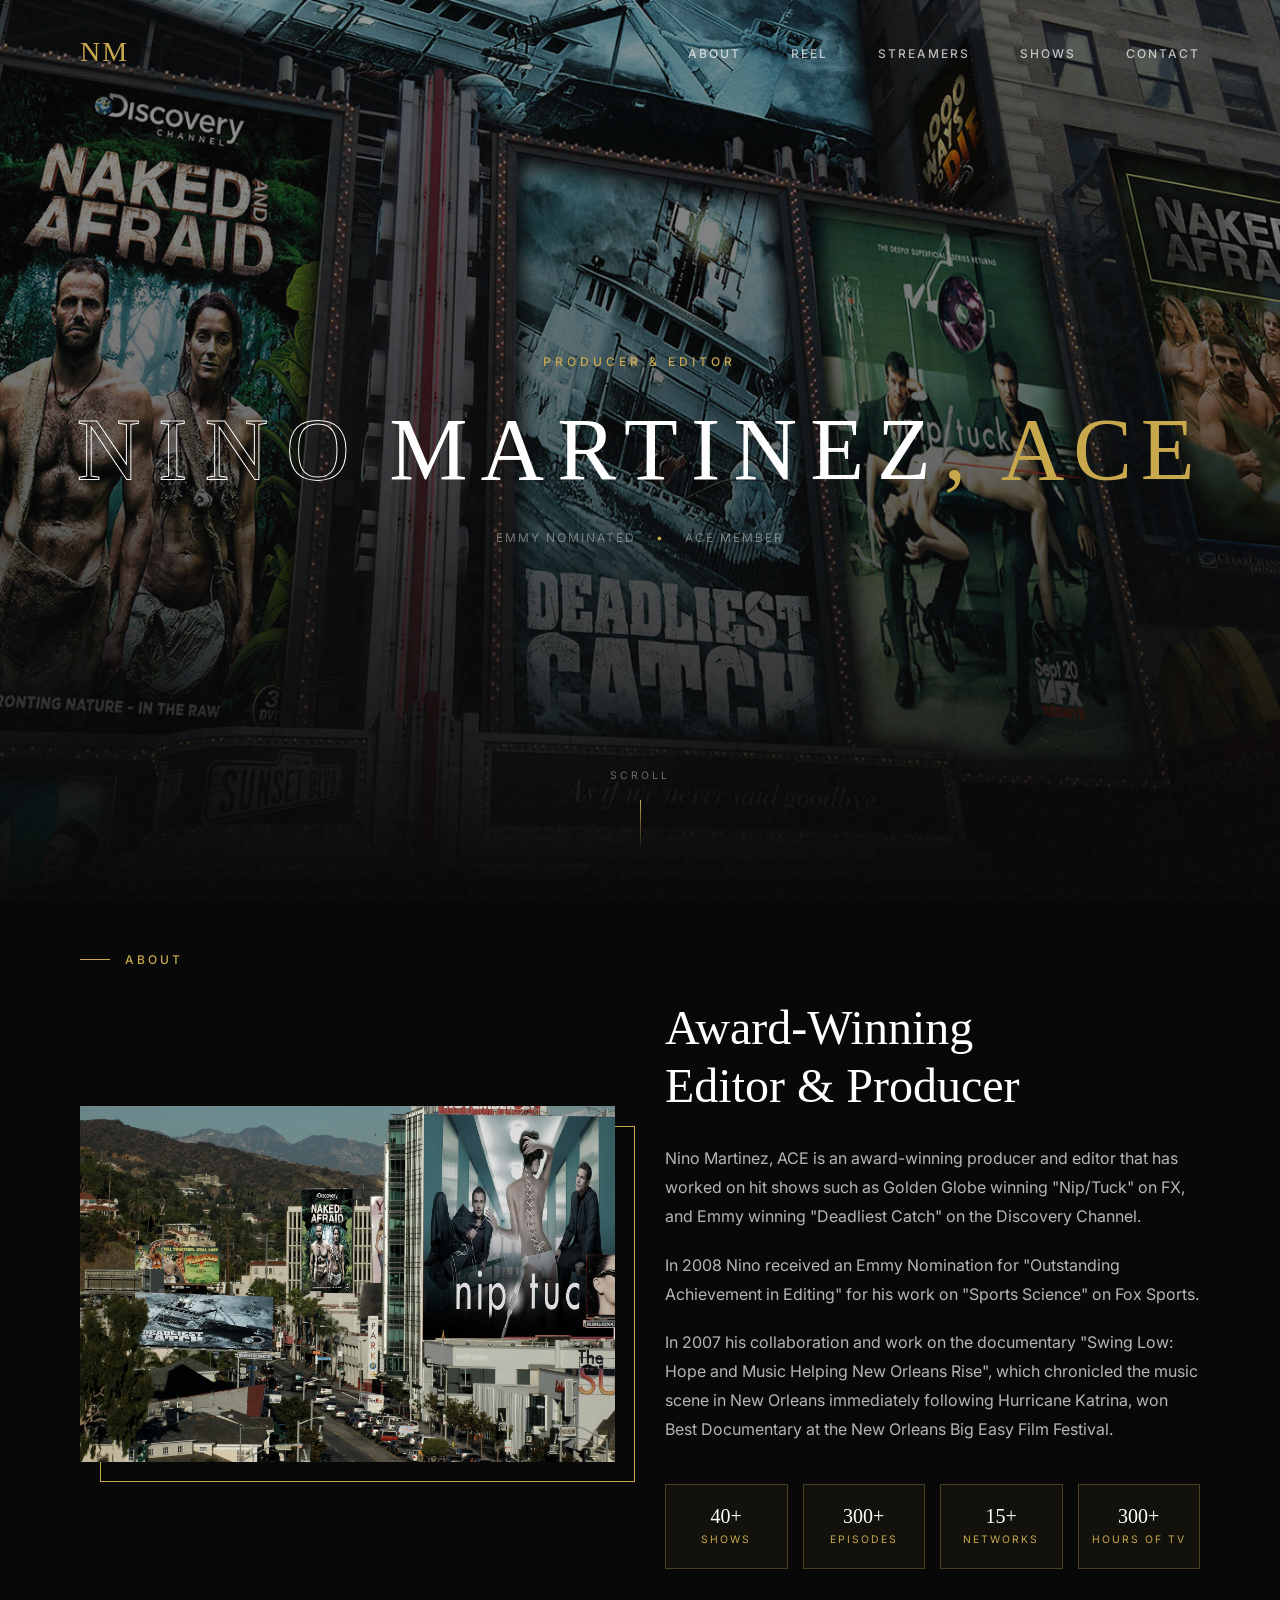
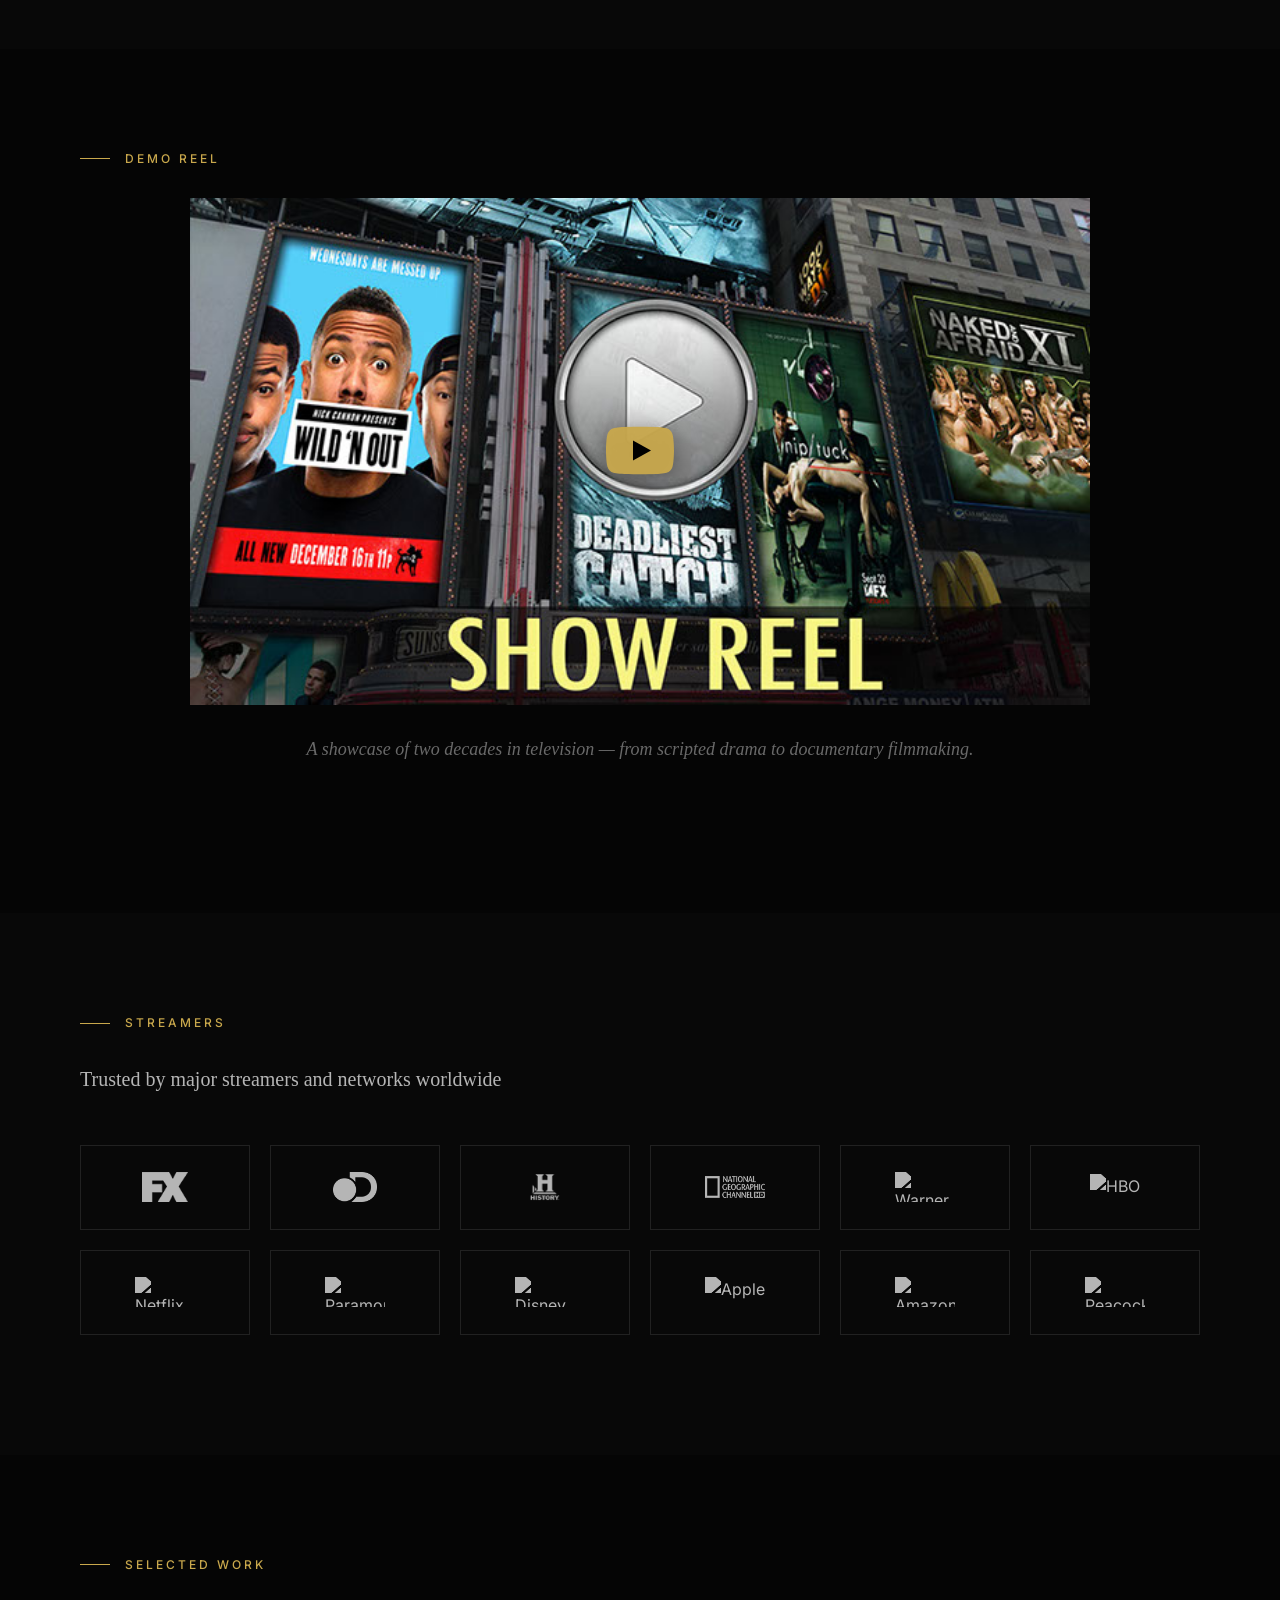
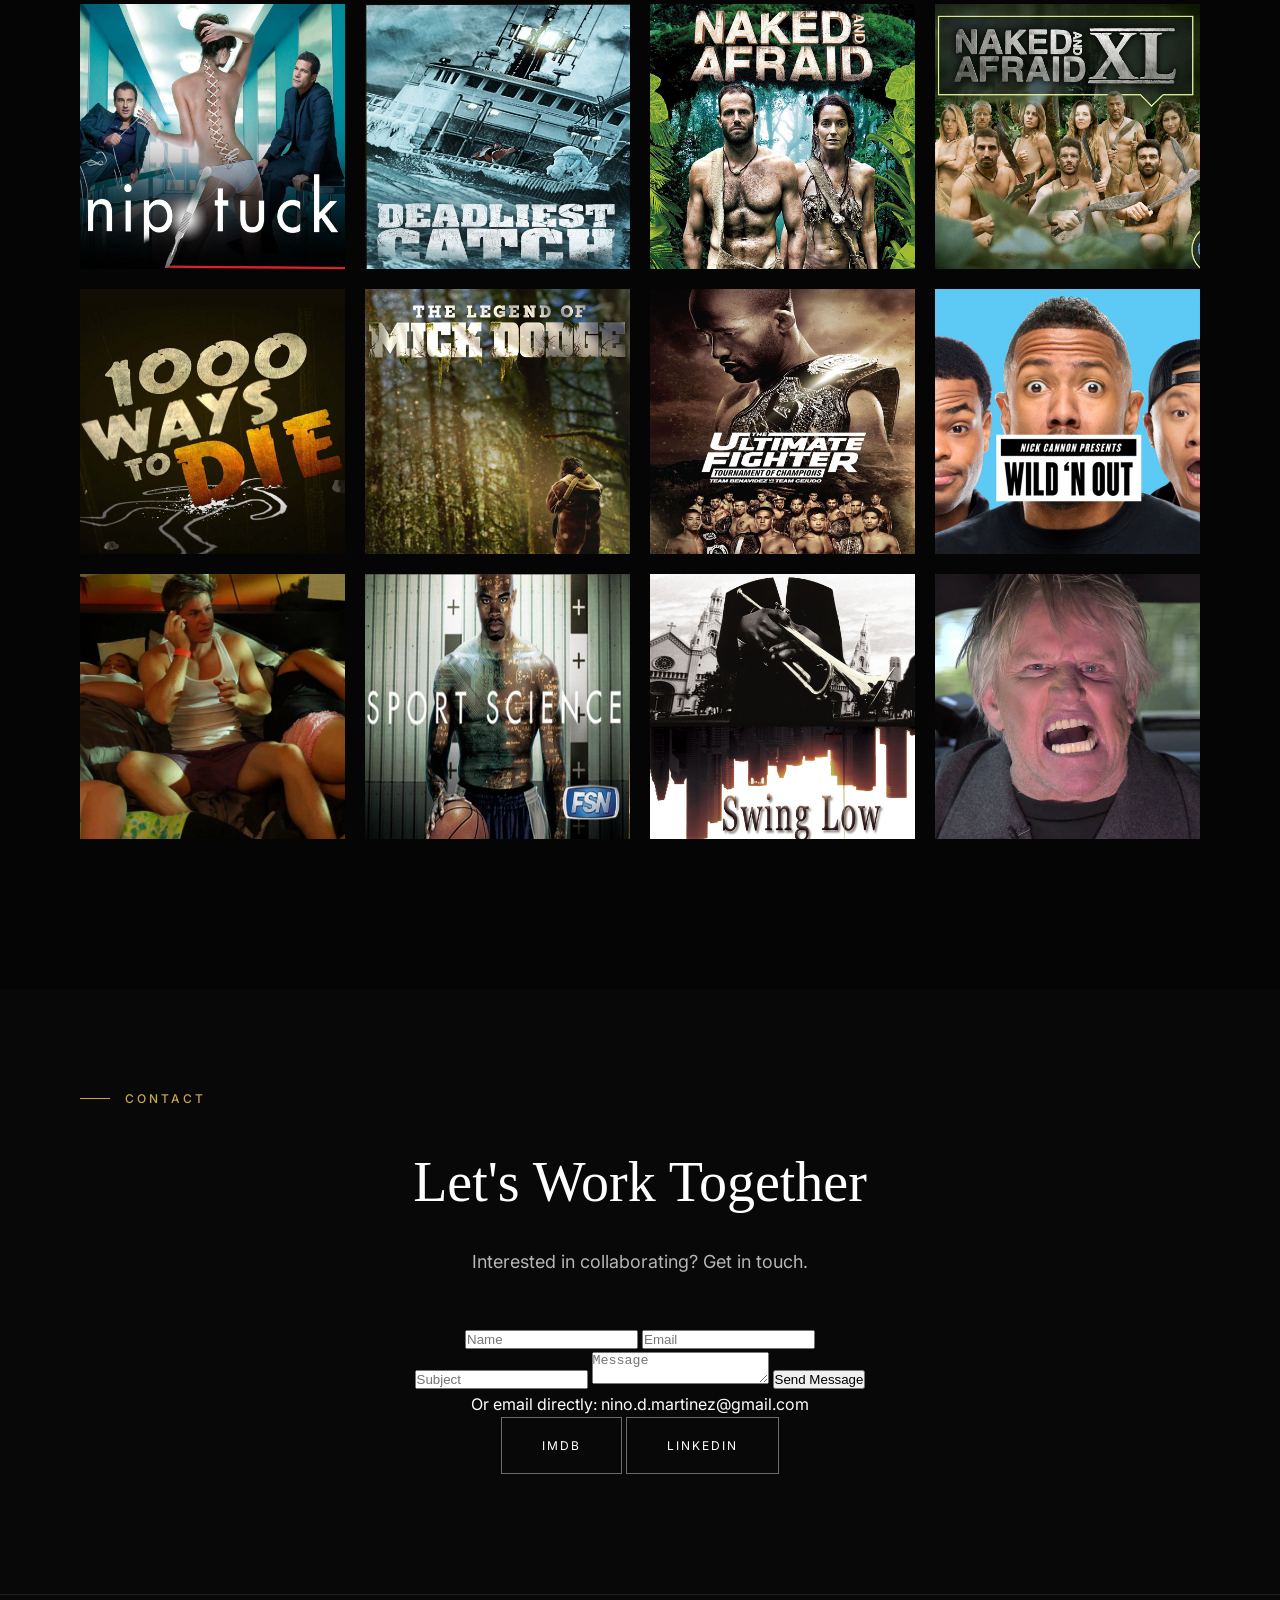
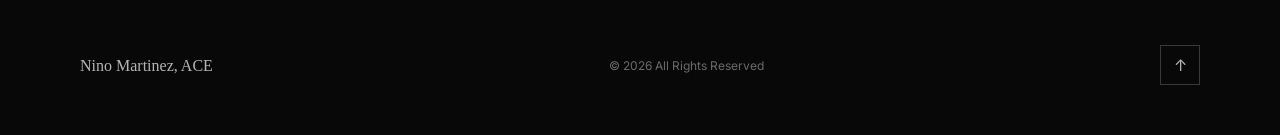
==== commit 6b457d93: "Fix demo reel: correct thumbnail, add video-facade click handler, remove border" ====
--- a/index.html
+++ b/index.html
@@ -48,7 +48,7 @@
     <link rel="preconnect" href="https://fonts.gstatic.com" crossorigin>
     <link href="https://fonts.googleapis.com/css2?family=Cormorant+Garamond:ital,wght@0,400;0,500;0,600;1,400&family=Inter:wght@300;400;500;600&display=swap" rel="stylesheet">
     
-    <link rel="stylesheet" href="assets/css/style.css?v=8">
+    <link rel="stylesheet" href="assets/css/style.css?v=9">
 </head>
 <body>
     <!-- Film Grain Overlay -->
@@ -149,7 +149,7 @@
             <div class="reel-content">
                 <div class="reel-video">
                     <div class="video-container video-facade" data-vimeo-id="23429927">
-                        <img src="assets/images/reel-thumbnail.jpg" alt="Demo Reel" class="video-poster">
+                        <img src="assets/images/a-play-reel.jpg" alt="Demo Reel" class="video-poster">
                         <button class="video-play-btn" aria-label="Play video">
                             <svg viewBox="0 0 68 48" width="68" height="48"><path d="M66.52 7.74c-.78-2.93-3.07-5.23-6-6.01C55.22 0 34 0 34 0S12.78 0 7.48 1.73c-2.93.78-5.22 3.08-6 6.01C0 13.04 0 24 0 24s0 10.96 1.48 16.26c.78 2.93 3.07 5.22 6 6.01C12.78 48 34 48 34 48s21.22 0 26.52-1.73c2.93-.78 5.22-3.08 6-6.01C68 34.96 68 24 68 24s0-10.96-1.48-16.26z" fill="rgba(201,168,76,0.95)"/><path d="M45 24L27 14v20" fill="#000"/></svg>
                         </button>
@@ -340,8 +340,8 @@
                 <h2 class="contact-title">Let's Work Together</h2>
                 <p class="contact-text">Interested in collaborating? Get in touch.</p>
                 
-                <!-- Contact Form (Formspree) -->
-                <form action="https://formspree.io/f/xaqdbndz" method="POST" class="contact-form" id="contact-form">
+                <!-- Contact Form -->
+                <form class="contact-form" action="https://formspree.io/f/xaqdbndz" method="POST">
                     <input type="hidden" name="_subject" value="New contact from ninomartinez.com">
                     <input type="hidden" name="_next" value="https://ninomartinez.com/#contact">
                     <div class="form-row">
@@ -352,15 +352,14 @@
                     <textarea name="message" placeholder="Message" required></textarea>
                     <button type="submit">Send Message</button>
                 </form>
-                <p class="contact-email-fallback">Or email directly: <a href="mailto:nino.d.martinez@gmail.com">nino.d.martinez@gmail.com</a></p>
-
-                <div class="contact-social">
-                    <a href="https://www.imdb.com/name/nm2875206/" target="_blank" rel="noopener" class="contact-btn">
-                        IMDb
-                    </a>
-                    <a href="https://www.linkedin.com/in/ninodmartinez" target="_blank" rel="noopener" class="contact-btn">
-                        LinkedIn
-                    </a>
+
+                <div class="contact-email">
+                    Or email directly: <a href="mailto:nino.d.martinez@gmail.com">nino.d.martinez@gmail.com</a>
+                </div>
+
+                <div class="contact-buttons">
+                    <a href="https://www.imdb.com/name/nm2875206/" target="_blank" rel="noopener" class="contact-btn">IMDb</a>
+                    <a href="https://www.linkedin.com/in/ninodmartinez" target="_blank" rel="noopener" class="contact-btn">LinkedIn</a>
                 </div>
             </div>
         </div>
--- a/assets/css/style.css
+++ b/assets/css/style.css
@@ -1,29 +1,26 @@
 /* ========================================
-   NINO MARTINEZ - WILDCARD STYLE
-   Streaming Service Inspired Portfolio
+   NINO MARTINEZ - BDANIEL STYLE
+   Cinematic Dark Portfolio
    ======================================== */
 
 /* Variables */
 :root {
-    --bg-primary: #141414;
-    --bg-secondary: #1a1a1a;
-    --bg-card: #232323;
-    --bg-hover: #2a2a2a;
-    --accent: #e50914;
-    --accent-hover: #f40612;
-    --gold: #f5c518;
+    --bg-dark: #080808;
+    --bg-darker: #050505;
+    --bg-card: #0f0f0f;
+    --gold: #c9a84c;
+    --gold-light: #d4b65f;
+    --gold-dark: #a88a36;
     --white: #ffffff;
     --white-muted: rgba(255, 255, 255, 0.7);
-    --white-dim: rgba(255, 255, 255, 0.5);
+    --white-dim: rgba(255, 255, 255, 0.4);
     
-    --font-display: 'Bebas Neue', sans-serif;
-    --font-body: 'Inter', -apple-system, sans-serif;
+    --font-serif: 'Cormorant Garamond', Georgia, serif;
+    --font-sans: 'Inter', -apple-system, sans-serif;
     
-    --transition-fast: 0.15s ease;
-    --transition-medium: 0.3s ease;
-    --transition-slow: 0.5s ease;
-    
-    --nav-height: 68px;
+    --transition-fast: 0.2s ease;
+    --transition-medium: 0.4s ease;
+    --transition-slow: 0.6s ease;
 }
 
 /* Reset */
@@ -39,10 +36,10 @@
 }
 
 body {
-    font-family: var(--font-body);
-    background: var(--bg-primary);
+    font-family: var(--font-sans);
+    background: var(--bg-dark);
     color: var(--white);
-    line-height: 1.5;
+    line-height: 1.6;
     overflow-x: hidden;
 }
 
@@ -57,11 +54,41 @@
     color: inherit;
 }
 
+/* Film Grain Overlay */
+.film-grain {
+    position: fixed;
+    inset: 0;
+    pointer-events: none;
+    z-index: 9999;
+    opacity: 0.03;
+    background-image: url("data:image/svg+xml,%3Csvg viewBox='0 0 200 200' xmlns='http://www.w3.org/2000/svg'%3E%3Cfilter id='noise'%3E%3CfeTurbulence type='fractalNoise' baseFrequency='0.65' numOctaves='3' stitchTiles='stitch'/%3E%3C/filter%3E%3Crect width='100%25' height='100%25' filter='url(%23noise)'/%3E%3C/svg%3E");
+}
+
+/* Container */
 .container {
     width: 100%;
-    max-width: 1400px;
+    max-width: 1200px;
     margin: 0 auto;
-    padding: 0 4%;
+    padding: 0 40px;
+}
+
+/* Section Label */
+.section-label {
+    display: flex;
+    align-items: center;
+    gap: 15px;
+    margin-bottom: 30px;
+    font-size: 0.75rem;
+    font-weight: 500;
+    letter-spacing: 3px;
+    text-transform: uppercase;
+    color: var(--gold);
+}
+
+.label-dash {
+    width: 30px;
+    height: 1px;
+    background: var(--gold);
 }
 
 /* ========================================
@@ -73,262 +100,374 @@
     left: 0;
     right: 0;
     z-index: 1000;
-    height: var(--nav-height);
-    background: linear-gradient(to bottom, rgba(20, 20, 20, 1) 0%, transparent 100%);
-    transition: background var(--transition-medium);
+    padding: 30px 0;
+    transition: all var(--transition-medium);
 }
 
 .nav.scrolled {
-    background: rgba(20, 20, 20, 0.97);
+    background: rgba(8, 8, 8, 0.95);
+    backdrop-filter: blur(10px);
+    padding: 20px 0;
 }
 
 .nav-container {
-    height: 100%;
-    display: flex;
+    max-width: 1200px;
+    margin: 0 auto;
+    padding: 0 40px;
+    display: flex;
+    justify-content: space-between;
     align-items: center;
-    gap: 40px;
-    padding: 0 4%;
 }
 
 .nav-logo {
-    font-family: var(--font-display);
-    font-size: 2rem;
+    font-family: var(--font-serif);
+    font-size: 1.75rem;
+    font-weight: 500;
+    color: var(--gold);
     letter-spacing: 2px;
 }
 
-.logo-text {
-    color: var(--white);
-}
-
-.logo-accent {
-    color: var(--accent);
-}
-
 .nav-menu {
     display: flex;
     list-style: none;
-    gap: 20px;
-    flex: 1;
+    gap: 50px;
 }
 
 .nav-link {
-    font-size: 0.875rem;
+    font-size: 0.75rem;
     font-weight: 500;
+    letter-spacing: 2px;
+    text-transform: uppercase;
     color: var(--white-muted);
-    padding: 5px 10px;
     transition: color var(--transition-fast);
-}
-
-.nav-link:hover,
-.nav-link.active {
-    color: var(--white);
-}
-
-.nav-profile {
-    margin-left: auto;
-}
-
-.profile-badge {
+    position: relative;
+}
+
+.nav-link::after {
+    content: '';
+    position: absolute;
+    bottom: -5px;
+    left: 0;
+    width: 0;
+    height: 1px;
     background: var(--gold);
-    color: var(--bg-primary);
-    font-size: 0.7rem;
-    font-weight: 700;
-    padding: 6px 12px;
-    border-radius: 3px;
-    letter-spacing: 1px;
+    transition: width var(--transition-medium);
+}
+
+.nav-link:hover {
+    color: var(--gold);
+}
+
+.nav-link:hover::after {
+    width: 100%;
 }
 
 .nav-toggle {
     display: none;
     flex-direction: column;
-    gap: 5px;
+    justify-content: center;
+    align-items: center;
+    gap: 8px;
     background: none;
     border: none;
     cursor: pointer;
-    padding: 5px;
-    margin-left: auto;
+    padding: 10px;
+    min-width: 44px;
+    min-height: 44px;
+    -webkit-tap-highlight-color: transparent;
+    touch-action: manipulation;
 }
 
 .nav-toggle span {
-    width: 22px;
+    width: 30px;
     height: 2px;
     background: var(--white);
     transition: all var(--transition-fast);
-}
-
-/* ========================================
-   BILLBOARD
-   ======================================== */
-.billboard {
+    pointer-events: none;
+}
+
+/* ========================================
+   HERO
+   ======================================== */
+.hero {
     position: relative;
-    height: 85vh;
-    min-height: 600px;
-    max-height: 900px;
-}
-
-.billboard-slide {
+    height: 100vh;
+    min-height: 700px;
+    display: flex;
+    align-items: center;
+    justify-content: center;
+    overflow: hidden;
+}
+
+.hero-bg {
     position: absolute;
     inset: 0;
-    opacity: 0;
-    transition: opacity var(--transition-slow);
-}
-
-.billboard-slide.active {
-    opacity: 1;
-}
-
-.billboard-bg {
+}
+
+.hero-bg img {
+    position: absolute;
+    width: 100%;
+    height: 100%;
+    object-fit: cover;
+    transform-origin: center center;
+}
+
+.hero-img-1 {
+    animation: heroFade1 16s ease-in-out infinite, heroZoom1 16s ease-in-out infinite;
+}
+
+.hero-img-2 {
+    animation: heroFade2 16s ease-in-out infinite, heroZoom2 16s ease-in-out infinite;
+}
+
+@keyframes heroFade1 {
+    0%, 45% { opacity: 1; }
+    50%, 95% { opacity: 0; }
+    100% { opacity: 1; }
+}
+
+@keyframes heroFade2 {
+    0%, 45% { opacity: 0; }
+    50%, 95% { opacity: 1; }
+    100% { opacity: 0; }
+}
+
+/* Slow push in, hold through fade, reset while hidden */
+@keyframes heroZoom1 {
+    0% { transform: scale(1); }
+    45% { transform: scale(1.06); }
+    50% { transform: scale(1.06); }
+    70% { transform: scale(1); }
+    100% { transform: scale(1); }
+}
+
+@keyframes heroZoom2 {
+    0% { transform: scale(1); }
+    20% { transform: scale(1); }
+    50% { transform: scale(1); }
+    95% { transform: scale(1.06); }
+    100% { transform: scale(1.06); }
+}
+
+.hero-overlay {
     position: absolute;
     inset: 0;
-    background-size: cover;
-    background-position: center top;
-}
-
-.billboard-gradient {
-    position: absolute;
-    inset: 0;
-    background: 
-        linear-gradient(to right, rgba(20, 20, 20, 0.9) 0%, rgba(20, 20, 20, 0.4) 50%, transparent 100%),
-        linear-gradient(to top, var(--bg-primary) 0%, transparent 30%);
-}
-
-.billboard-content {
-    position: absolute;
-    left: 4%;
-    top: 50%;
-    transform: translateY(-50%);
-    max-width: 600px;
+    background: linear-gradient(
+        to bottom,
+        rgba(8, 8, 8, 0.4) 0%,
+        rgba(8, 8, 8, 0.6) 50%,
+        rgba(8, 8, 8, 1) 100%
+    );
+}
+
+.hero-content {
+    position: relative;
     z-index: 2;
-}
-
-.billboard-tag {
-    display: inline-flex;
+    text-align: center;
+    padding: 0 20px;
+}
+
+.hero-tag {
+    font-size: 0.75rem;
+    font-weight: 500;
+    letter-spacing: 4px;
+    text-transform: uppercase;
+    color: var(--gold);
+    margin-bottom: 30px;
+}
+
+.hero-title {
+    font-family: var(--font-serif);
+    font-size: clamp(2rem, 8vw, 5.5rem);
+    font-weight: 400;
+    line-height: 1.1;
+    margin-bottom: 30px;
+    white-space: nowrap;
+}
+
+.title-outline {
+    display: inline;
+    -webkit-text-stroke: 1px var(--white);
+    color: transparent;
+    letter-spacing: 0.2em;
+}
+
+.title-solid {
+    display: inline;
+    color: var(--white);
+    letter-spacing: 0.15em;
+}
+
+.title-ace {
+    font-size: 1em;
+    color: var(--gold);
+    letter-spacing: 0.1em;
+    vertical-align: baseline;
+}
+
+.hero-credentials {
+    display: flex;
+    justify-content: center;
+    gap: 20px;
+    flex-wrap: wrap;
+    font-size: 0.75rem;
+    letter-spacing: 2px;
+    text-transform: uppercase;
+    color: var(--white-dim);
+}
+
+.hero-credentials .divider {
+    color: var(--gold);
+}
+
+.scroll-indicator {
+    position: absolute;
+    bottom: 50px;
+    left: 50%;
+    transform: translateX(-50%);
+    display: flex;
+    flex-direction: column;
     align-items: center;
-    gap: 8px;
-    background: var(--gold);
-    color: var(--bg-primary);
-    font-size: 0.7rem;
-    font-weight: 700;
-    padding: 6px 14px;
-    border-radius: 3px;
+    gap: 15px;
+    color: var(--white-dim);
+}
+
+.scroll-text {
+    font-size: 0.65rem;
+    letter-spacing: 3px;
+    text-transform: uppercase;
+}
+
+.scroll-line {
+    width: 1px;
+    height: 50px;
+    background: linear-gradient(to bottom, var(--gold), transparent);
+    animation: scrollPulse 2s ease-in-out infinite;
+}
+
+@keyframes scrollPulse {
+    0%, 100% { opacity: 0.3; }
+    50% { opacity: 1; }
+}
+
+/* ========================================
+   ABOUT
+   ======================================== */
+.about {
+    padding: 50px 0 80px;
+}
+
+.about-grid {
+    display: grid;
+    grid-template-columns: 1fr 1fr;
+    gap: 50px;
+    align-items: center;
+}
+
+.about-image {
+    position: relative;
+}
+
+.about-image::before {
+    content: '';
+    position: absolute;
+    top: 20px;
+    left: 20px;
+    right: -20px;
+    bottom: -20px;
+    border: 1px solid var(--gold);
+    z-index: -1;
+}
+
+.about-image-inner {
+    overflow: hidden;
+}
+
+.about-image img {
+    width: 100%;
+    filter: grayscale(30%);
+    transition: filter var(--transition-medium);
+    animation: aboutZoom 20s ease-in-out infinite alternate;
+}
+
+.about-image:hover img {
+    filter: grayscale(0%);
+}
+
+@keyframes aboutZoom {
+    0% { transform: scale(1); }
+    100% { transform: scale(1.06); }
+}
+
+.about-title {
+    font-family: var(--font-serif);
+    font-size: clamp(2rem, 4vw, 3rem);
+    font-weight: 400;
+    line-height: 1.2;
+    margin-bottom: 30px;
+    color: var(--white);
+}
+
+.about-bio {
+    margin-bottom: 40px;
+}
+
+.about-bio p {
     margin-bottom: 20px;
+    color: var(--white-muted);
+    font-size: 1rem;
+    line-height: 1.8;
+}
+
+.about-badges {
+    display: flex;
+    gap: 15px;
+    flex-wrap: wrap;
+}
+
+.badge {
+    text-align: center;
+    padding: 15px 10px;
+    border: 1px solid rgba(201, 168, 76, 0.3);
+    background: rgba(201, 168, 76, 0.05);
+    min-width: 0;
+    flex: 1;
+}
+
+.badge-label {
+    display: block;
+    font-size: 0.65rem;
+    letter-spacing: 2px;
     text-transform: uppercase;
-    letter-spacing: 1px;
-}
-
-.tag-icon {
-    font-size: 0.8rem;
-}
-
-.billboard-title {
-    font-family: var(--font-display);
-    font-size: clamp(3rem, 8vw, 6rem);
-    letter-spacing: 4px;
-    line-height: 1;
-    margin-bottom: 10px;
-}
-
-.billboard-subtitle {
-    font-size: 1.5rem;
-    font-weight: 300;
-    color: var(--white-muted);
-    margin-bottom: 20px;
-}
-
-.billboard-description {
-    font-size: 1.1rem;
-    line-height: 1.6;
-    color: var(--white-muted);
-    margin-bottom: 30px;
-    max-width: 500px;
-}
-
-.billboard-actions {
-    display: flex;
-    gap: 15px;
-    margin-bottom: 20px;
-}
-
-.btn-play,
-.btn-info {
-    display: inline-flex;
-    align-items: center;
-    gap: 10px;
-    padding: 12px 28px;
-    font-size: 1rem;
-    font-weight: 600;
-    border: none;
-    border-radius: 4px;
-    cursor: pointer;
-    transition: all var(--transition-fast);
-}
-
-.btn-play {
-    background: var(--white);
-    color: var(--bg-primary);
-}
-
-.btn-play:hover {
-    background: rgba(255, 255, 255, 0.85);
-}
-
-.btn-info {
-    background: rgba(109, 109, 110, 0.7);
+    color: var(--gold);
+    margin-bottom: 5px;
+}
+
+.badge-value {
+    font-family: var(--font-serif);
+    font-size: 1.25rem;
     color: var(--white);
 }
 
-.btn-info:hover {
-    background: rgba(109, 109, 110, 0.5);
-}
-
-.play-icon,
-.info-icon {
-    font-size: 1.2rem;
-}
-
-.billboard-meta {
-    display: flex;
-    align-items: center;
-    gap: 10px;
-    font-size: 0.875rem;
-    color: var(--white-dim);
-}
-
-.meta-divider {
-    opacity: 0.5;
-}
-
-/* ========================================
-   CONTENT ROWS
-   ======================================== */
-.content-row {
-    padding: 30px 0;
-    padding-left: 4%;
-}
-
-.row-header {
-    margin-bottom: 15px;
-    padding-right: 4%;
-}
-
-.row-title {
-    font-size: 1.4rem;
-    font-weight: 600;
-}
-
-/* Featured Video */
-.featured-video {
-    max-width: 800px;
-    padding-right: 4%;
+/* ========================================
+   DEMO REEL
+   ======================================== */
+.reel {
+    padding: 100px 0 150px;
+    background: var(--bg-darker);
+}
+
+.reel-content {
+    max-width: 900px;
+    margin: 0 auto;
 }
 
 .video-container {
     position: relative;
     width: 100%;
     padding-bottom: 56.25%;
-    background: var(--bg-secondary);
-    border-radius: 6px;
-    overflow: hidden;
+    background: var(--bg-darker);
+    border: none;
 }
 
 .video-container iframe {
@@ -339,175 +478,86 @@
     height: 100%;
 }
 
-.video-info {
-    margin-top: 15px;
-}
-
-.video-info h3 {
-    font-size: 1.1rem;
-    margin-bottom: 5px;
-}
-
-.video-info p {
-    font-size: 0.9rem;
-    color: var(--white-dim);
-}
-
-/* Content Slider */
-.content-slider {
+.video-facade {
     position: relative;
-}
-
-.content-track {
-    display: flex;
-    gap: 10px;
-    overflow-x: auto;
-    scroll-snap-type: x mandatory;
-    scrollbar-width: none;
-    padding-right: 4%;
-    padding-bottom: 10px;
-}
-
-.content-track::-webkit-scrollbar {
-    display: none;
-}
-
-.content-card {
-    flex: 0 0 200px;
-    scroll-snap-align: start;
     cursor: pointer;
-    transition: transform var(--transition-medium);
-}
-
-.content-card:hover {
-    transform: scale(1.05);
-    z-index: 10;
-}
-
-.card-image {
-    position: relative;
-    aspect-ratio: 1/1;
-    border-radius: 4px;
-    overflow: hidden;
-    background: var(--bg-secondary);
-}
-
-.card-image img {
+    -webkit-tap-highlight-color: transparent;
+    touch-action: manipulation;
+}
+
+.video-poster {
+    position: absolute;
+    top: 0;
+    left: 0;
     width: 100%;
     height: 100%;
     object-fit: cover;
-    transition: transform var(--transition-slow);
-}
-
-.content-card:hover .card-image img {
-    transform: scale(1.1);
-}
-
-.card-overlay {
-    position: absolute;
-    inset: 0;
-    background: rgba(0, 0, 0, 0.6);
-    display: flex;
-    align-items: center;
-    justify-content: center;
-    opacity: 0;
-    transition: opacity var(--transition-fast);
-}
-
-.content-card:hover .card-overlay {
-    opacity: 1;
-}
-
-.play-btn {
-    width: 50px;
-    height: 50px;
-    background: rgba(255, 255, 255, 0.9);
-    border-radius: 50%;
-    display: flex;
-    align-items: center;
-    justify-content: center;
-    font-size: 1.2rem;
-    color: var(--bg-primary);
-}
-
-.card-info {
-    padding: 12px 5px;
-}
-
-.card-badge {
-    display: inline-block;
-    font-size: 0.6rem;
-    font-weight: 700;
-    padding: 3px 8px;
-    border-radius: 2px;
-    margin-bottom: 6px;
-    text-transform: uppercase;
-    letter-spacing: 0.5px;
-}
-
-.card-badge.golden {
-    background: var(--gold);
-    color: var(--bg-primary);
-}
-
-.card-badge.emmy {
-    background: var(--accent);
-    color: var(--white);
-}
-
-.card-info h3 {
-    font-size: 0.95rem;
-    font-weight: 600;
-    margin-bottom: 3px;
-    white-space: nowrap;
-    overflow: hidden;
-    text-overflow: ellipsis;
-}
-
-.card-meta {
-    font-size: 0.75rem;
+}
+
+.video-play-btn {
+    position: absolute;
+    top: 50%;
+    left: 50%;
+    transform: translate(-50%, -50%);
+    background: none;
+    border: none;
+    cursor: pointer;
+    padding: 20px;
+    min-width: 68px;
+    min-height: 48px;
+    transition: transform var(--transition-medium), opacity var(--transition-medium);
+    -webkit-tap-highlight-color: transparent;
+    touch-action: manipulation;
+    pointer-events: none;
+}
+
+.video-play-btn:hover {
+    transform: translate(-50%, -50%) scale(1.1);
+}
+
+.video-play-btn svg {
+    filter: drop-shadow(0 4px 12px rgba(0,0,0,0.4));
+}
+
+.video-facade.playing .video-poster,
+.video-facade.playing .video-play-btn {
+    display: none;
+}
+
+.video-facade iframe {
+    position: absolute;
+    top: 0;
+    left: 0;
+    width: 100%;
+    height: 100%;
+}
+
+.reel-description {
+    margin-top: 30px;
+    text-align: center;
+    font-family: var(--font-serif);
+    font-size: 1.125rem;
+    font-style: italic;
     color: var(--white-dim);
 }
 
-.slider-btn {
-    position: absolute;
-    top: 50%;
-    transform: translateY(-50%);
-    width: 50px;
-    height: 100%;
-    background: rgba(20, 20, 20, 0.7);
-    border: none;
-    font-size: 2.5rem;
-    color: var(--white);
-    cursor: pointer;
-    opacity: 0;
-    transition: opacity var(--transition-fast);
-    z-index: 10;
-}
-
-.content-slider:hover .slider-btn {
-    opacity: 1;
-}
-
-.slider-prev {
-    left: 0;
-}
-
-.slider-next {
-    right: 4%;
-}
-
 /* ========================================
    NETWORKS
    ======================================== */
-.networks-row {
-    padding: 50px 4%;
-    background: var(--bg-secondary);
+.networks {
+    padding: 100px 0 120px;
+}
+
+.networks-intro {
+    font-family: var(--font-serif);
+    font-size: 1.25rem;
+    color: var(--white-muted);
+    margin-bottom: 50px;
 }
 
 .networks-grid {
     display: grid;
-    grid-template-columns: repeat(8, 1fr);
+    grid-template-columns: repeat(6, 1fr);
     gap: 20px;
 }
 
@@ -517,227 +567,227 @@
     justify-content: center;
     padding: 15px;
     aspect-ratio: 2/1;
-    background: var(--bg-card);
-    border-radius: 4px;
-    transition: all var(--transition-fast);
+    border: 1px solid rgba(255, 255, 255, 0.1);
+    transition: all var(--transition-medium);
 }
 
 .network-logo:hover {
-    background: var(--bg-hover);
-    transform: scale(1.05);
+    border-color: var(--gold);
+    background: rgba(201, 168, 76, 0.05);
 }
 
 .network-logo img {
     max-width: 60px;
     max-height: 30px;
     object-fit: contain;
-    filter: brightness(0) invert(1);
-    opacity: 0.6;
-    transition: opacity var(--transition-fast);
+    filter: grayscale(100%) brightness(0) invert(1);
+    opacity: 0.7;
+    transition: all var(--transition-medium);
 }
 
 .network-logo:hover img {
+    filter: grayscale(100%) brightness(0) invert(1);
     opacity: 1;
 }
 
 /* ========================================
-   ABOUT SECTION
-   ======================================== */
-.about-section {
-    padding: 80px 0;
-    background: linear-gradient(to bottom, var(--bg-primary), var(--bg-secondary));
-}
-
-.about-card {
-    background: var(--bg-card);
-    border-radius: 8px;
+   SHOWS
+   ======================================== */
+.shows {
+    padding: 100px 0 150px;
+    background: var(--bg-darker);
+}
+
+.shows-grid {
+    display: grid;
+    grid-template-columns: repeat(4, 1fr);
+    gap: 20px;
+}
+
+.show-card {
+    position: relative;
+    aspect-ratio: 1/1;
     overflow: hidden;
-    max-width: 900px;
-    margin: 0 auto;
-}
-
-.about-header {
-    display: flex;
-    gap: 30px;
-    padding: 30px;
-    background: linear-gradient(135deg, var(--bg-hover), var(--bg-card));
-}
-
-.about-avatar {
-    width: 150px;
-    height: 150px;
-    border-radius: 8px;
-    overflow: hidden;
-    flex-shrink: 0;
-}
-
-.about-avatar img {
+    cursor: pointer;
+    -webkit-tap-highlight-color: transparent;
+    touch-action: manipulation;
+}
+
+.show-image {
+    width: 100%;
+    height: 100%;
+}
+
+.show-image img {
     width: 100%;
     height: 100%;
     object-fit: cover;
-}
-
-.about-title-area h2 {
-    font-size: 1.75rem;
+    transition: transform var(--transition-slow);
+}
+
+.show-card:hover .show-image img {
+    transform: scale(1.1);
+}
+
+.show-overlay {
+    position: absolute;
+    inset: 0;
+    background: linear-gradient(to top, rgba(8, 8, 8, 0.95) 0%, rgba(8, 8, 8, 0.3) 100%);
+    display: flex;
+    flex-direction: column;
+    justify-content: flex-end;
+    padding: 25px;
+    opacity: 0;
+    transition: opacity var(--transition-medium);
+    pointer-events: none;
+}
+
+.show-card:hover .show-overlay {
+    opacity: 1;
+}
+
+/* Show overlay on touch devices */
+@media (hover: none) {
+    .show-overlay {
+        opacity: 1;
+        background: linear-gradient(to top, rgba(8, 8, 8, 0.9) 0%, transparent 60%);
+    }
+}
+
+.show-network {
+    font-size: 0.65rem;
+    letter-spacing: 2px;
+    text-transform: uppercase;
+    color: var(--gold);
+    margin-bottom: 8px;
+}
+
+.show-title {
+    font-family: var(--font-serif);
+    font-size: 1.25rem;
     margin-bottom: 5px;
 }
 
-.about-role {
+.show-role {
+    font-size: 0.8rem;
+    color: var(--white-muted);
+    margin-bottom: 15px;
+}
+
+.play-btn {
+    display: inline-block;
+    font-size: 0.7rem;
+    letter-spacing: 2px;
+    text-transform: uppercase;
+    color: var(--gold);
+    border: 1px solid var(--gold);
+    padding: 10px 20px;
+    transition: all var(--transition-fast);
+}
+
+.play-btn:hover {
+    background: var(--gold);
+    color: var(--bg-dark);
+}
+
+/* ========================================
+   CONTACT
+   ======================================== */
+.contact {
+    padding: 100px 0 120px;
+    text-align: center;
+}
+
+.contact-title {
+    font-family: var(--font-serif);
+    font-size: clamp(2rem, 5vw, 3.5rem);
+    font-weight: 400;
+    margin-bottom: 20px;
+}
+
+.contact-text {
+    font-size: 1.125rem;
+    color: var(--white-muted);
+    margin-bottom: 50px;
+}
+
+.contact-links {
+    display: flex;
+    flex-direction: column;
+    align-items: center;
+    gap: 30px;
+}
+
+.contact-btn {
+    display: inline-block;
+    font-size: 0.75rem;
+    letter-spacing: 2px;
+    text-transform: uppercase;
+    padding: 18px 40px;
+    border: 1px solid var(--white-dim);
+    color: var(--white);
+    transition: all var(--transition-medium);
+}
+
+.contact-btn:hover {
+    border-color: var(--gold);
+    color: var(--gold);
+}
+
+.contact-btn-primary {
+    border-color: var(--gold);
+    color: var(--gold);
+}
+
+.contact-btn-primary:hover {
+    background: var(--gold);
+    color: var(--bg-dark);
+}
+
+.contact-social {
+    display: flex;
+    gap: 20px;
+}
+
+/* ========================================
+   FOOTER
+   ======================================== */
+.footer {
+    padding: 50px 0;
+    border-top: 1px solid rgba(255, 255, 255, 0.1);
+}
+
+.footer-content {
+    display: flex;
+    justify-content: space-between;
+    align-items: center;
+}
+
+.footer-name {
+    font-family: var(--font-serif);
     font-size: 1rem;
     color: var(--white-muted);
-    margin-bottom: 15px;
-}
-
-.about-badges {
-    display: flex;
-    flex-wrap: wrap;
-    gap: 8px;
-}
-
-.badge {
-    font-size: 0.7rem;
-    font-weight: 600;
-    padding: 5px 12px;
-    background: rgba(255, 255, 255, 0.1);
-    border-radius: 3px;
-    text-transform: uppercase;
-    letter-spacing: 0.5px;
-}
-
-.about-body {
-    padding: 30px;
-}
-
-.about-body p {
-    font-size: 1rem;
-    line-height: 1.8;
+}
+
+.footer-copy {
+    font-size: 0.75rem;
+    color: var(--white-dim);
+}
+
+.back-to-top {
+    width: 40px;
+    height: 40px;
+    display: flex;
+    align-items: center;
+    justify-content: center;
+    border: 1px solid rgba(255, 255, 255, 0.2);
     color: var(--white-muted);
-    margin-bottom: 15px;
-}
-
-.about-body p:last-child {
-    margin-bottom: 0;
-}
-
-/* ========================================
-   CONTACT SECTION
-   ======================================== */
-.contact-section {
-    padding: 80px 0;
-}
-
-.contact-card {
-    text-align: center;
-    max-width: 600px;
-    margin: 0 auto;
-}
-
-.contact-card h2 {
-    font-size: 2rem;
-    margin-bottom: 10px;
-}
-
-.contact-card p {
-    font-size: 1.1rem;
-    color: var(--white-muted);
-    margin-bottom: 30px;
-}
-
-.contact-actions {
-    display: flex;
-    flex-direction: column;
-    align-items: center;
-    gap: 25px;
-}
-
-.btn-contact {
-    display: inline-block;
-    background: var(--accent);
-    color: var(--white);
-    font-size: 1rem;
-    font-weight: 600;
-    padding: 16px 50px;
-    border-radius: 4px;
-    transition: background var(--transition-fast);
-}
-
-.btn-contact:hover {
-    background: var(--accent-hover);
-}
-
-.contact-links {
-    display: flex;
-    gap: 20px;
-}
-
-.link-btn {
-    display: flex;
-    align-items: center;
-    gap: 8px;
-    padding: 10px 20px;
-    background: var(--bg-card);
-    border-radius: 4px;
-    color: var(--white-muted);
-    font-size: 0.9rem;
     transition: all var(--transition-fast);
 }
 
-.link-btn:hover {
-    background: var(--bg-hover);
-    color: var(--white);
-}
-
-.link-btn img {
-    width: 20px;
-    height: 20px;
-    filter: brightness(0) invert(1);
-    opacity: 0.7;
-}
-
-/* ========================================
-   FOOTER
-   ======================================== */
-.footer {
-    padding: 60px 0 40px;
-    background: var(--bg-secondary);
-    border-top: 1px solid rgba(255, 255, 255, 0.1);
-}
-
-.footer-content {
-    text-align: center;
-}
-
-.footer-logo {
-    font-family: var(--font-display);
-    font-size: 2rem;
-    letter-spacing: 2px;
-    margin-bottom: 25px;
-}
-
-.footer-logo span {
-    color: var(--accent);
-}
-
-.footer-links {
-    display: flex;
-    justify-content: center;
-    gap: 30px;
-    margin-bottom: 25px;
-}
-
-.footer-links a {
-    font-size: 0.875rem;
-    color: var(--white-muted);
-    transition: color var(--transition-fast);
-}
-
-.footer-links a:hover {
-    color: var(--white);
-}
-
-.footer-copy {
-    font-size: 0.8rem;
-    color: var(--white-dim);
+.back-to-top:hover {
+    border-color: var(--gold);
+    color: var(--gold);
 }
 
 /* ========================================
@@ -746,7 +796,7 @@
 .modal {
     position: fixed;
     inset: 0;
-    background: rgba(0, 0, 0, 0.9);
+    background: rgba(0, 0, 0, 0.95);
     z-index: 2000;
     display: flex;
     align-items: center;
@@ -764,25 +814,30 @@
 .modal-content {
     position: relative;
     width: 90%;
-    max-width: 1000px;
+    max-width: 900px;
 }
 
 .modal-close {
     position: absolute;
     top: -50px;
     right: 0;
-    width: 40px;
-    height: 40px;
+    width: 44px;
+    height: 44px;
+    min-width: 44px;
+    min-height: 44px;
     background: none;
-    border: none;
+    border: 1px solid rgba(255, 255, 255, 0.3);
     color: var(--white);
-    font-size: 2rem;
+    font-size: 1.5rem;
     cursor: pointer;
-    transition: color var(--transition-fast);
+    transition: all var(--transition-fast);
+    -webkit-tap-highlight-color: transparent;
+    touch-action: manipulation;
 }
 
 .modal-close:hover {
-    color: var(--accent);
+    border-color: var(--gold);
+    color: var(--gold);
 }
 
 .modal-video {
@@ -790,8 +845,6 @@
     width: 100%;
     padding-bottom: 56.25%;
     background: var(--bg-card);
-    border-radius: 4px;
-    overflow: hidden;
 }
 
 .modal-video iframe {
@@ -802,211 +855,185 @@
     height: 100%;
 }
 
+.modal-nav {
+    position: absolute;
+    top: 50%;
+    transform: translateY(-50%);
+    background: rgba(201, 168, 76, 0.8);
+    color: var(--bg-dark);
+    border: none;
+    width: 50px;
+    height: 50px;
+    min-width: 44px;
+    min-height: 44px;
+    font-size: 1.5rem;
+    cursor: pointer;
+    transition: all var(--transition-fast);
+    z-index: 10;
+    -webkit-tap-highlight-color: transparent;
+    touch-action: manipulation;
+}
+
+.modal-nav:hover {
+    background: var(--gold);
+}
+
+.modal-prev {
+    left: 20px;
+}
+
+.modal-next {
+    right: 20px;
+}
+
+/* ========================================
+   SCROLL REVEAL
+   ======================================== */
+.reveal {
+    opacity: 0;
+    transform: translateY(40px);
+    transition: all 0.8s ease;
+}
+
+.reveal.visible {
+    opacity: 1;
+    transform: translateY(0);
+}
+
 /* ========================================
    RESPONSIVE
    ======================================== */
 @media (max-width: 1200px) {
     .networks-grid {
+        grid-template-columns: repeat(5, 1fr);
+    }
+
+    .shows-grid {
+        grid-template-columns: repeat(3, 1fr);
+    }
+}
+
+@media (max-width: 992px) {
+    .container {
+        padding: 0 30px;
+    }
+
+    .networks-grid {
         grid-template-columns: repeat(4, 1fr);
     }
-}
-
-@media (max-width: 992px) {
-    .billboard-content {
+
+    .about-grid {
+        grid-template-columns: 1fr;
+        gap: 50px;
+    }
+
+    .about-image {
         max-width: 500px;
-    }
-
-    .content-card {
-        flex: 0 0 180px;
+        margin: 0 auto;
     }
 }
 
 @media (max-width: 768px) {
     .nav-menu {
         position: fixed;
-        top: var(--nav-height);
-        left: 0;
+        top: 0;
+        right: -100%;
+        width: 100%;
+        height: 100vh;
+        height: 100dvh;
+        background: var(--bg-dark);
+        flex-direction: column;
+        justify-content: center;
+        align-items: center;
+        gap: 30px;
+        transition: right var(--transition-medium);
+        z-index: 1500;
+    }
+
+    .nav-menu.active {
         right: 0;
-        background: var(--bg-primary);
-        flex-direction: column;
-        padding: 20px;
-        gap: 10px;
-        transform: translateY(-100%);
-        opacity: 0;
-        visibility: hidden;
-        transition: all var(--transition-medium);
-    }
-
-    .nav-menu.active {
-        transform: translateY(0);
-        opacity: 1;
-        visibility: visible;
     }
 
     .nav-toggle {
         display: flex;
-    }
-
-    .nav-profile {
-        display: none;
-    }
-
-    .billboard {
-        height: 70vh;
-    }
-
-    .billboard-content {
-        left: 4%;
-        right: 4%;
-        max-width: none;
-    }
-
-    .billboard-description {
-        display: none;
-    }
-
-    .billboard-actions {
-        flex-direction: column;
-    }
-
-    .btn-play,
-    .btn-info {
-        justify-content: center;
-    }
-
-    .content-card {
-        flex: 0 0 140px;
+        z-index: 1600;
+        position: relative;
+    }
+
+    .nav-toggle.active span:first-child {
+        transform: rotate(45deg) translate(6px, 6px);
+    }
+
+    .nav-toggle.active span:last-child {
+        transform: rotate(-45deg) translate(6px, -6px);
+    }
+
+    .nav-link {
+        font-size: 1rem;
+    }
+
+    section {
+        padding: 100px 0;
     }
 
     .networks-grid {
         grid-template-columns: repeat(3, 1fr);
     }
 
-    .about-header {
+    .shows-grid {
+        grid-template-columns: repeat(2, 1fr);
+    }
+
+    .about-badges {
         flex-direction: column;
-        align-items: center;
+        gap: 15px;
+    }
+
+    .footer-content {
+        flex-direction: column;
+        gap: 20px;
         text-align: center;
     }
-
-    .footer-links {
-        flex-wrap: wrap;
-    }
 }
 
 @media (max-width: 480px) {
-    .billboard-title {
-        font-size: 2.5rem;
-    }
-
-    .billboard-subtitle {
-        font-size: 1.1rem;
-    }
-
-    .content-card {
-        flex: 0 0 120px;
+    .hero-title {
+        font-size: 2rem;
+        white-space: normal;
+        text-align: center;
+        padding: 0 10px;
+    }
+
+    .title-outline {
+        display: block;
+        letter-spacing: 0.15em;
+        margin-bottom: 5px;
+    }
+    
+    .title-solid {
+        display: block;
+        letter-spacing: 0.05em;
+        font-size: 0.85em;
+    }
+
+    .hero-credentials {
+        flex-direction: column;
+        gap: 10px;
+    }
+
+    .hero-credentials .divider {
+        display: none;
     }
 
     .networks-grid {
         grid-template-columns: repeat(2, 1fr);
     }
 
-    .contact-links {
+    .shows-grid {
+        grid-template-columns: 1fr;
+    }
+
+    .contact-social {
         flex-direction: column;
     }
 }
-
-/* Contact Form Styles */
-.contact-form {
-    max-width: 600px;
-    margin: 0 auto 1.5rem;
-    display: flex;
-    flex-wrap: wrap;
-    gap: 16px;
-}
-
-.contact-form input,
-.contact-form textarea {
-    width: 100%;
-    padding: 14px 16px;
-    background: #1a1a1a;
-    border: 1px solid #333;
-    border-radius: 4px;
-    color: #fff;
-    font-size: 1rem;
-    font-family: inherit;
-    outline: none;
-    transition: border-color 0.3s;
-}
-
-.contact-form input:focus,
-.contact-form textarea:focus {
-    border-color: #c9a84c;
-}
-
-.contact-form input::placeholder,
-.contact-form textarea::placeholder {
-    color: #777;
-}
-
-.contact-form .form-row {
-    display: flex;
-    gap: 16px;
-    width: 100%;
-}
-
-.contact-form .form-row input {
-    flex: 1;
-}
-
-.contact-form textarea {
-    min-height: 150px;
-    resize: vertical;
-    width: 100%;
-}
-
-.contact-form button {
-    background: #c9a84c;
-    color: #0a0a0a;
-    border: none;
-    padding: 14px 40px;
-    font-size: 0.9rem;
-    font-weight: 600;
-    letter-spacing: 2px;
-    text-transform: uppercase;
-    cursor: pointer;
-    border-radius: 4px;
-    transition: background 0.3s;
-    width: 100%;
-}
-
-.contact-form button:hover {
-    background: #d4b65a;
-}
-
-/* Email fallback link */
-.contact-email-fallback {
-    text-align: center;
-    margin-top: 1rem;
-    font-size: 0.85rem;
-    color: #777;
-}
-
-.contact-email-fallback a {
-    color: #777;
-    text-decoration: none;
-    transition: color 0.3s;
-}
-
-.contact-email-fallback a:hover {
-    color: #c9a84c;
-}
-
-@media (max-width: 600px) {
-    .contact-form .form-row {
-        flex-direction: column;
-    }
-    
-    .contact-form {
-        padding: 0 1rem;
-    }
-}
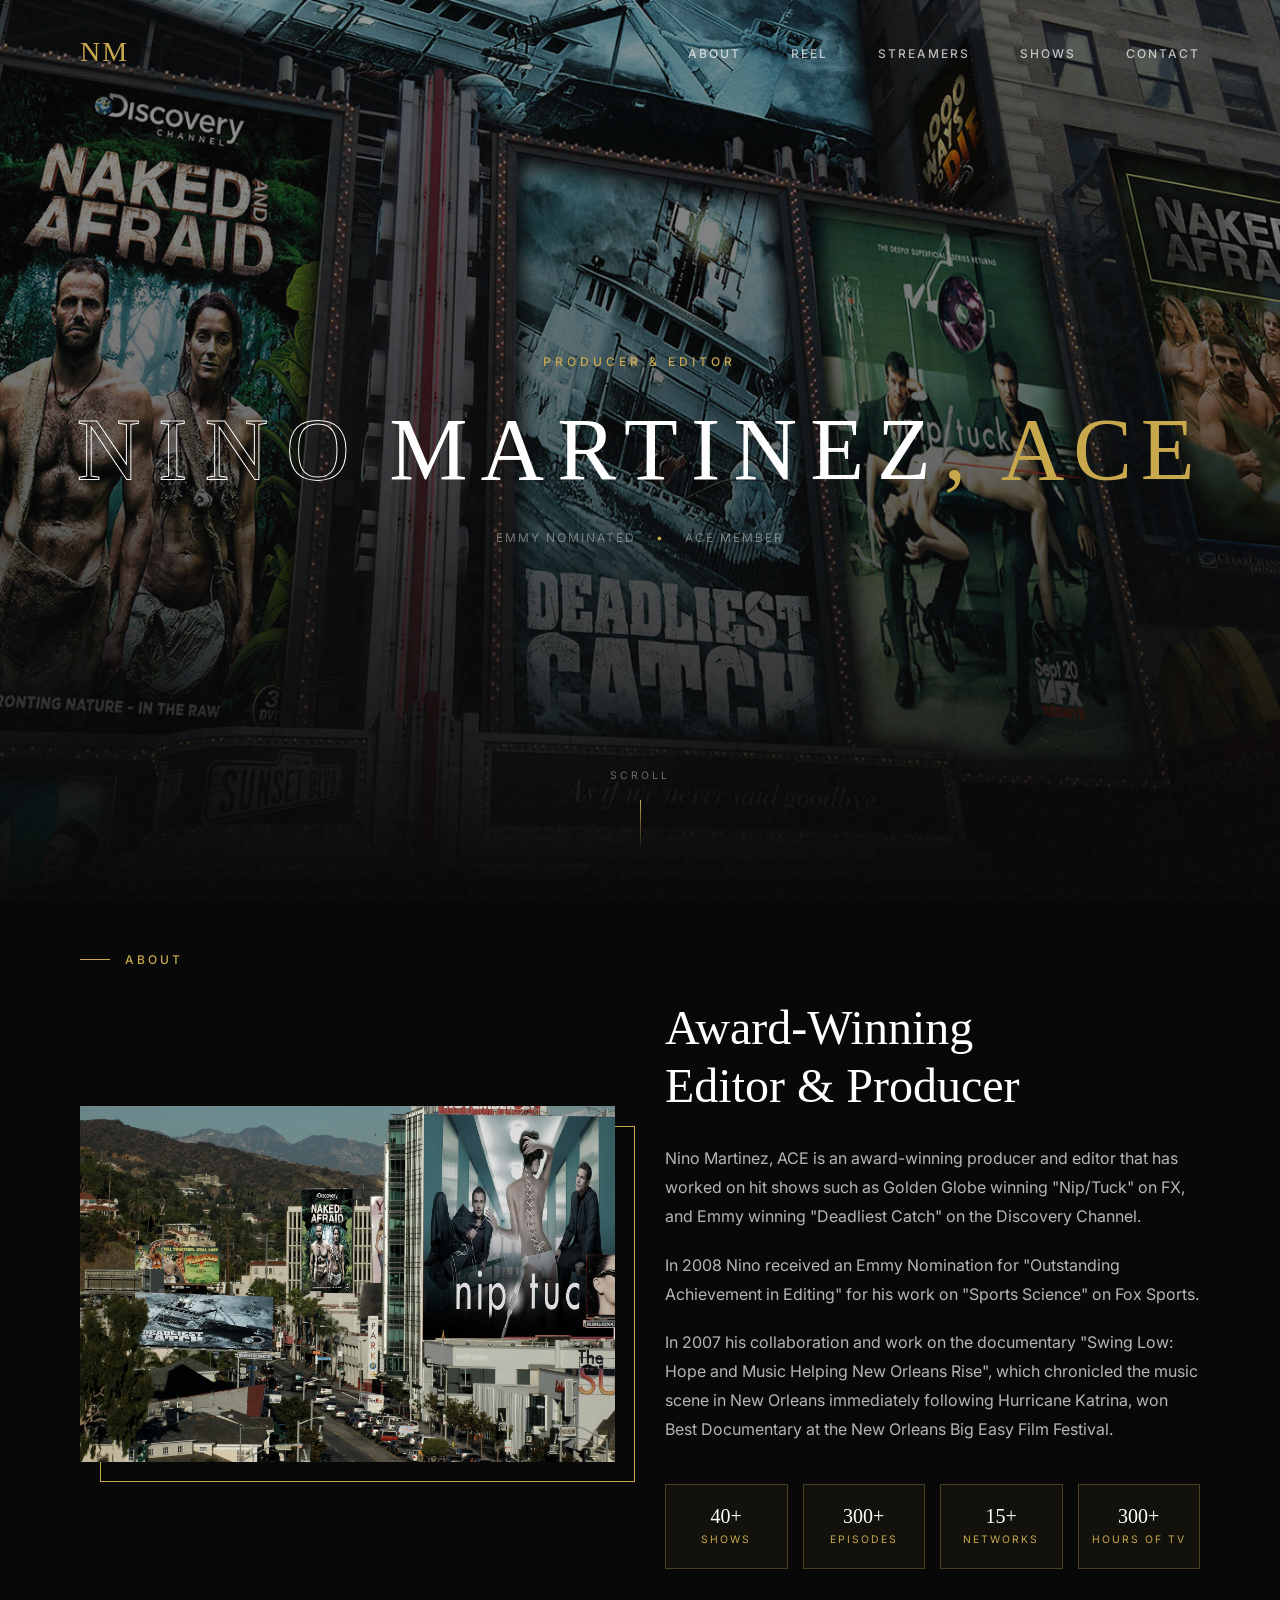
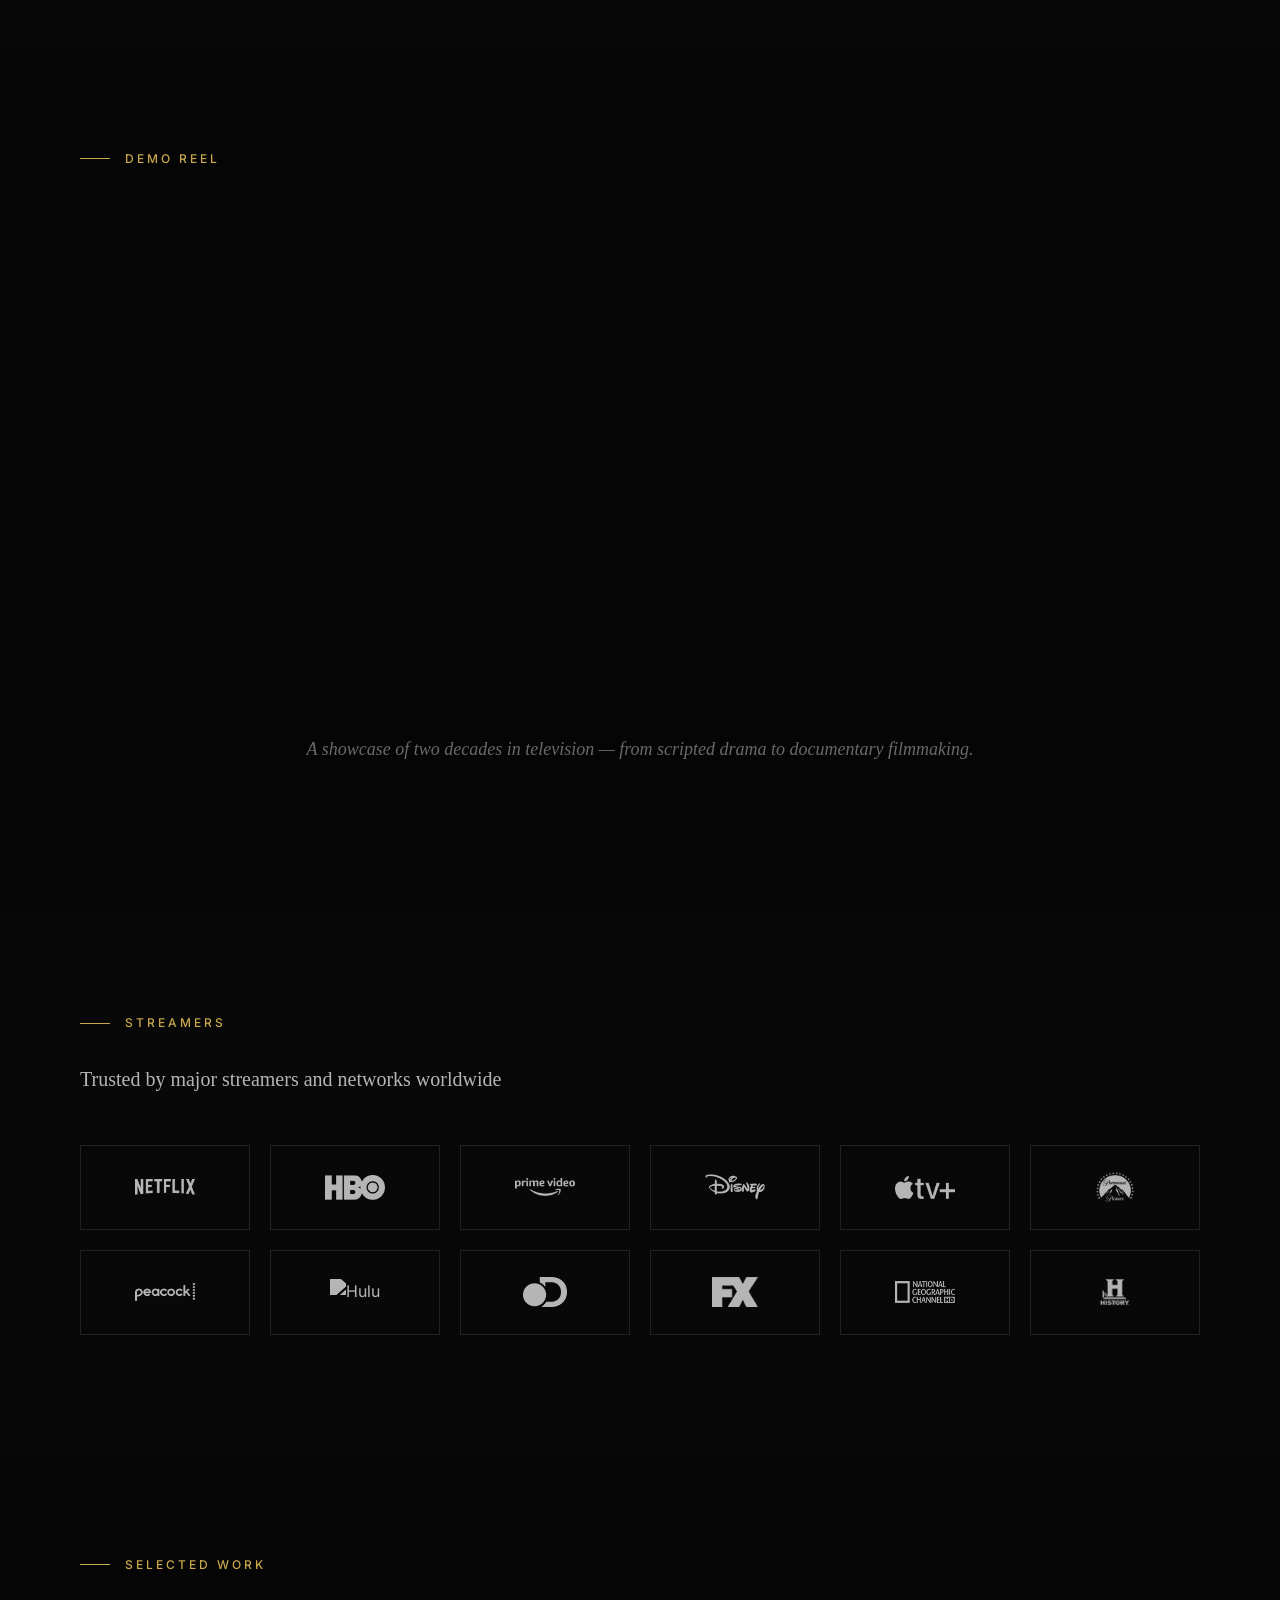
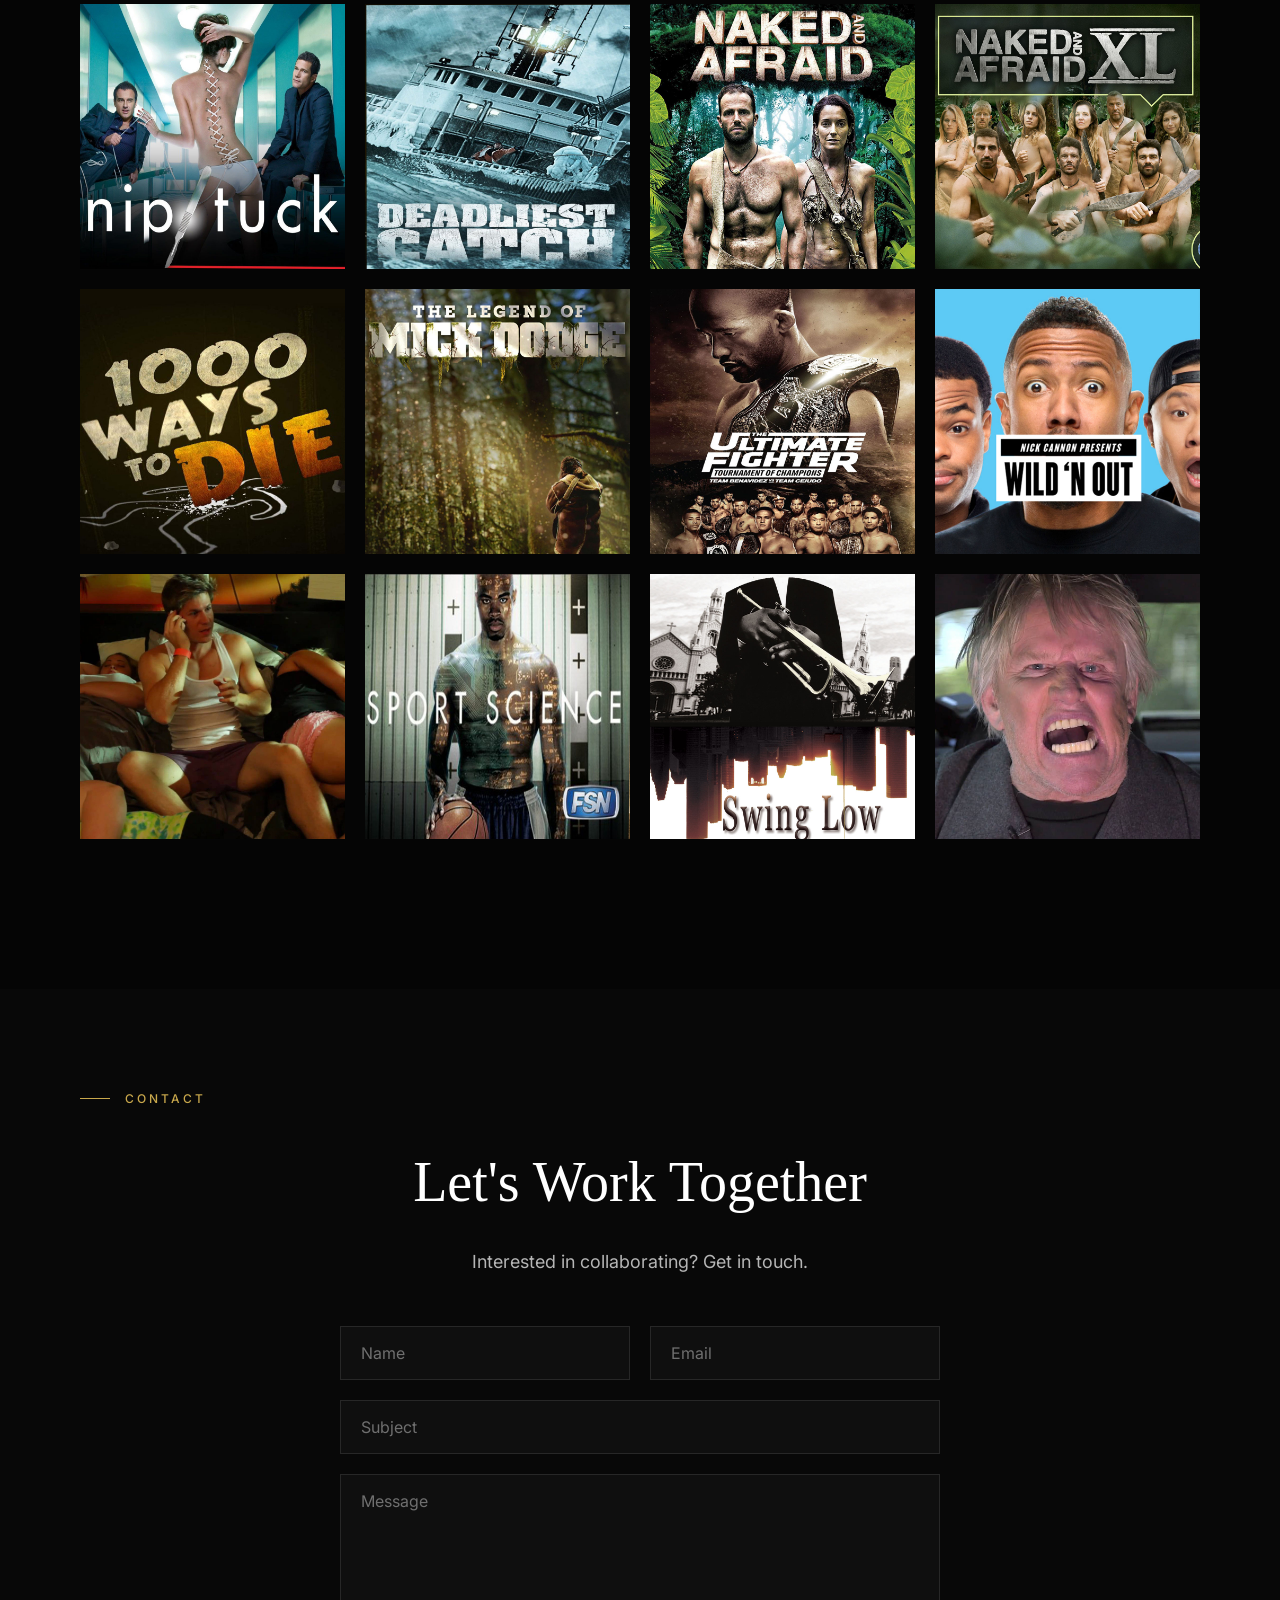
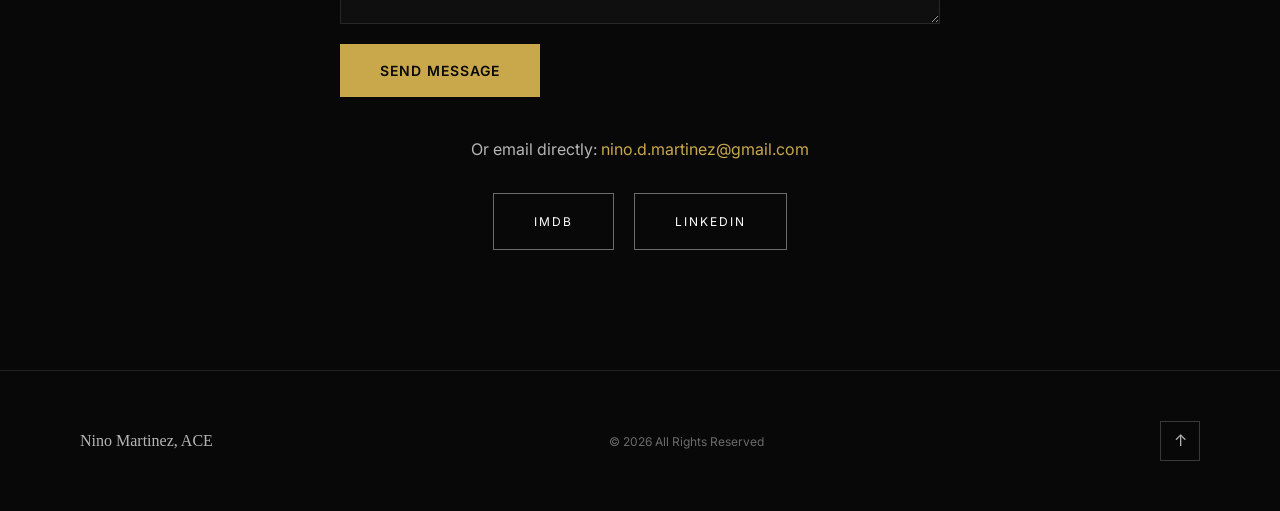
==== commit fbc443c2: "Fix videos, streamers, contact form, modal nav" ====
--- a/index.html
+++ b/index.html
@@ -48,7 +48,7 @@
     <link rel="preconnect" href="https://fonts.gstatic.com" crossorigin>
     <link href="https://fonts.googleapis.com/css2?family=Cormorant+Garamond:ital,wght@0,400;0,500;0,600;1,400&family=Inter:wght@300;400;500;600&display=swap" rel="stylesheet">
     
-    <link rel="stylesheet" href="assets/css/style.css?v=9">
+    <link rel="stylesheet" href="assets/css/style.css?v=10">
 </head>
 <body>
     <!-- Film Grain Overlay -->
@@ -148,11 +148,8 @@
             </div>
             <div class="reel-content">
                 <div class="reel-video">
-                    <div class="video-container video-facade" data-vimeo-id="23429927">
-                        <img src="assets/images/a-play-reel.jpg" alt="Demo Reel" class="video-poster">
-                        <button class="video-play-btn" aria-label="Play video">
-                            <svg viewBox="0 0 68 48" width="68" height="48"><path d="M66.52 7.74c-.78-2.93-3.07-5.23-6-6.01C55.22 0 34 0 34 0S12.78 0 7.48 1.73c-2.93.78-5.22 3.08-6 6.01C0 13.04 0 24 0 24s0 10.96 1.48 16.26c.78 2.93 3.07 5.22 6 6.01C12.78 48 34 48 34 48s21.22 0 26.52-1.73c2.93-.78 5.22-3.08 6-6.01C68 34.96 68 24 68 24s0-10.96-1.48-16.26z" fill="rgba(201,168,76,0.95)"/><path d="M45 24L27 14v20" fill="#000"/></svg>
-                        </button>
+                    <div style="position:relative;padding-top:56.25%;width:100%;">
+                        <iframe src="https://player.vimeo.com/video/23429927?title=0&byline=0&portrait=0" style="position:absolute;top:0;left:0;width:100%;height:100%;border:none;" allow="autoplay; fullscreen; picture-in-picture" allowfullscreen loading="lazy"></iframe>
                     </div>
                 </div>
                 <p class="reel-description">A showcase of two decades in television — from scripted drama to documentary filmmaking.</p>
@@ -169,18 +166,18 @@
             </div>
             <p class="networks-intro">Trusted by major streamers and networks worldwide</p>
             <div class="networks-grid">
+                <div class="network-logo"><img src="assets/images/netflix_logo.png" alt="Netflix" loading="lazy"></div>
+                <div class="network-logo"><img src="assets/images/hbo_logo.png" alt="HBO" loading="lazy"></div>
+                <div class="network-logo"><img src="assets/images/amazon_prime_logo.png" alt="Amazon Prime" loading="lazy"></div>
+                <div class="network-logo"><img src="assets/images/disney_logo.png" alt="Disney+" loading="lazy"></div>
+                <div class="network-logo"><img src="assets/images/appletv_logo.png" alt="Apple TV+" loading="lazy"></div>
+                <div class="network-logo"><img src="assets/images/paramount_logo.png" alt="Paramount+" loading="lazy"></div>
+                <div class="network-logo"><img src="assets/images/peacock_logo.png" alt="Peacock" loading="lazy"></div>
+                <div class="network-logo"><img src="assets/images/hulu_logo.png" alt="Hulu" loading="lazy"></div>
+                <div class="network-logo"><img src="assets/images/discovery_channel_logo.png" alt="Discovery" loading="lazy"></div>
                 <div class="network-logo"><img src="assets/images/fx_international_logo.png" alt="FX" loading="lazy"></div>
-                <div class="network-logo"><img src="assets/images/discovery_channel_logo.png" alt="Discovery Channel" loading="lazy"></div>
-                <div class="network-logo"><img src="assets/images/history_channel_logo.png" alt="History Channel" loading="lazy"></div>
                 <div class="network-logo"><img src="assets/images/nat_geo_hd.png" alt="National Geographic" loading="lazy"></div>
-                <div class="network-logo"><img src="assets/images/warner_bros_logo.png" alt="Warner Bros" loading="lazy"></div>
-                <div class="network-logo"><img src="assets/images/hbo_logo.png" alt="HBO" loading="lazy"></div>
-                <div class="network-logo"><img src="assets/images/netflix_logo.png" alt="Netflix" loading="lazy"></div>
-                <div class="network-logo"><img src="assets/images/paramount_logo.png" alt="Paramount" loading="lazy"></div>
-                <div class="network-logo"><img src="assets/images/disney_logo.png" alt="Disney" loading="lazy"></div>
-                <div class="network-logo"><img src="assets/images/appletv_logo.png" alt="Apple TV" loading="lazy"></div>
-                <div class="network-logo"><img src="assets/images/amazon_prime_logo.png" alt="Amazon Prime" loading="lazy"></div>
-                <div class="network-logo"><img src="assets/images/peacock_logo.png" alt="Peacock" loading="lazy"></div>
+                <div class="network-logo"><img src="assets/images/history_channel_logo.png" alt="History" loading="lazy"></div>
             </div>
         </div>
     </section>
@@ -378,16 +375,16 @@
 
     <!-- Video Modal -->
     <div class="modal" id="videoModal">
-        <button class="modal-nav modal-prev" aria-label="Previous">&#10094;</button>
+        <button class="modal-nav modal-prev" id="modalPrev" aria-label="Previous">&#10094;</button>
         <div class="modal-content">
             <button class="modal-close" aria-label="Close">&times;</button>
             <div class="modal-video">
                 <iframe id="modalVideo" src="" frameborder="0" allow="autoplay; fullscreen; picture-in-picture" allowfullscreen playsinline webkit-playsinline></iframe>
             </div>
         </div>
-        <button class="modal-nav modal-next" aria-label="Next">&#10095;</button>
+        <button class="modal-nav modal-next" id="modalNext" aria-label="Next">&#10095;</button>
     </div>
 
-    <script src="assets/js/main.js?v=9"></script>
+    <script src="assets/js/main.js?v=10"></script>
 </body>
 </html>
--- a/assets/css/style.css
+++ b/assets/css/style.css
@@ -711,6 +711,100 @@
     margin-bottom: 50px;
 }
 
+.contact-content {
+    max-width: 600px;
+    margin: 0 auto;
+}
+
+.contact-form {
+    display: flex;
+    flex-direction: column;
+    gap: 20px;
+    margin-bottom: 40px;
+}
+
+.form-row {
+    display: grid;
+    grid-template-columns: 1fr 1fr;
+    gap: 20px;
+}
+
+@media (max-width: 600px) {
+    .form-row {
+        grid-template-columns: 1fr;
+    }
+}
+
+.contact-form input,
+.contact-form textarea {
+    width: 100%;
+    padding: 16px 20px;
+    background: var(--bg-card);
+    border: 1px solid rgba(255, 255, 255, 0.1);
+    color: var(--white);
+    font-family: var(--font-sans);
+    font-size: 1rem;
+    transition: border-color var(--transition-fast);
+}
+
+.contact-form input::placeholder,
+.contact-form textarea::placeholder {
+    color: var(--white-dim);
+}
+
+.contact-form input:focus,
+.contact-form textarea:focus {
+    outline: none;
+    border-color: var(--gold);
+}
+
+.contact-form textarea {
+    min-height: 150px;
+    resize: vertical;
+}
+
+.contact-form button {
+    padding: 18px 40px;
+    background: var(--gold);
+    border: none;
+    color: var(--bg-dark);
+    font-family: var(--font-sans);
+    font-size: 0.875rem;
+    font-weight: 600;
+    letter-spacing: 1px;
+    text-transform: uppercase;
+    cursor: pointer;
+    transition: all var(--transition-fast);
+    align-self: flex-start;
+}
+
+.contact-form button:hover {
+    background: var(--gold-light);
+}
+
+.contact-email {
+    font-size: 1rem;
+    color: var(--white-muted);
+    margin-bottom: 30px;
+}
+
+.contact-email a {
+    color: var(--gold);
+    text-decoration: none;
+    transition: color var(--transition-fast);
+}
+
+.contact-email a:hover {
+    color: var(--gold-light);
+}
+
+.contact-buttons {
+    display: flex;
+    justify-content: center;
+    gap: 20px;
+    flex-wrap: wrap;
+}
+
 .contact-links {
     display: flex;
     flex-direction: column;
@@ -859,19 +953,24 @@
     position: absolute;
     top: 50%;
     transform: translateY(-50%);
-    background: rgba(201, 168, 76, 0.8);
+    display: flex;
+    align-items: center;
+    justify-content: center;
+    background: rgba(201, 168, 76, 0.9);
     color: var(--bg-dark);
     border: none;
-    width: 50px;
-    height: 50px;
+    width: 60px;
+    height: 60px;
     min-width: 44px;
     min-height: 44px;
-    font-size: 1.5rem;
+    font-size: 2rem;
+    font-weight: bold;
     cursor: pointer;
     transition: all var(--transition-fast);
-    z-index: 10;
+    z-index: 2100;
     -webkit-tap-highlight-color: transparent;
     touch-action: manipulation;
+    pointer-events: auto;
 }
 
 .modal-nav:hover {
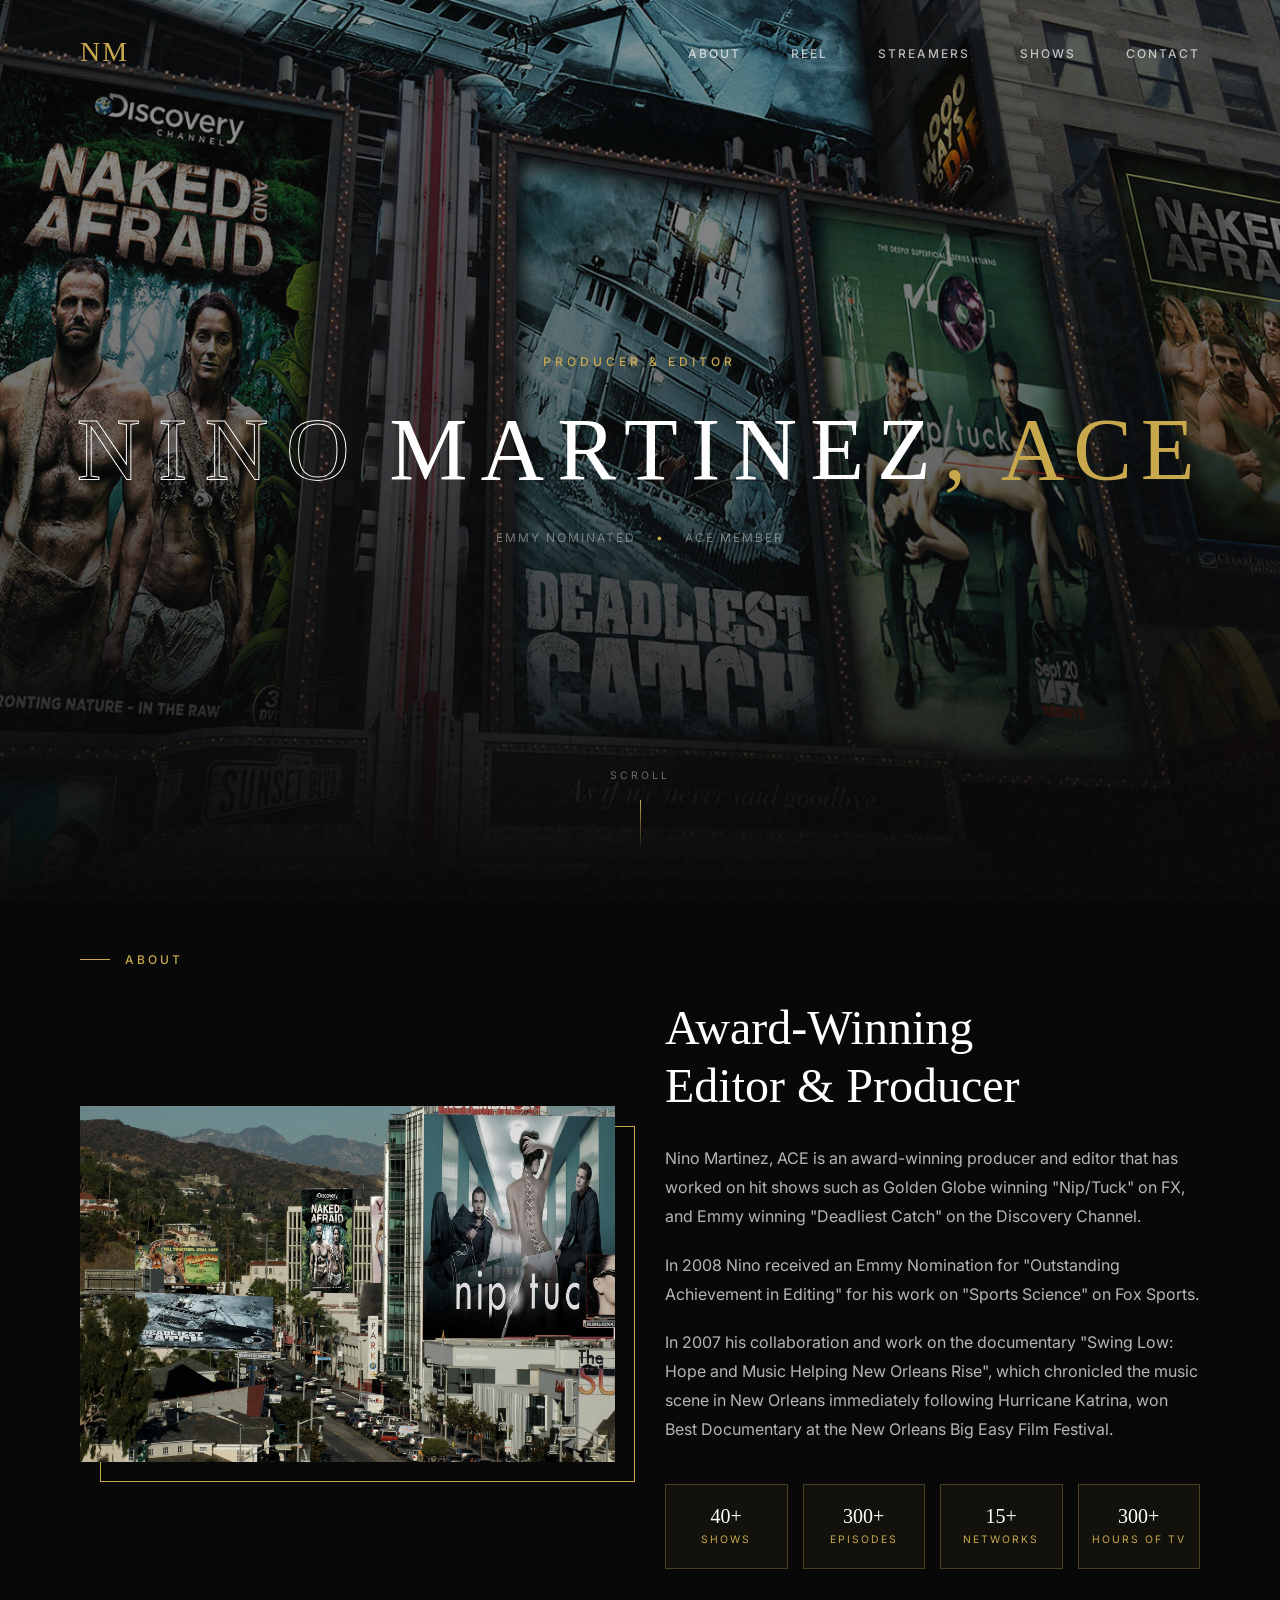
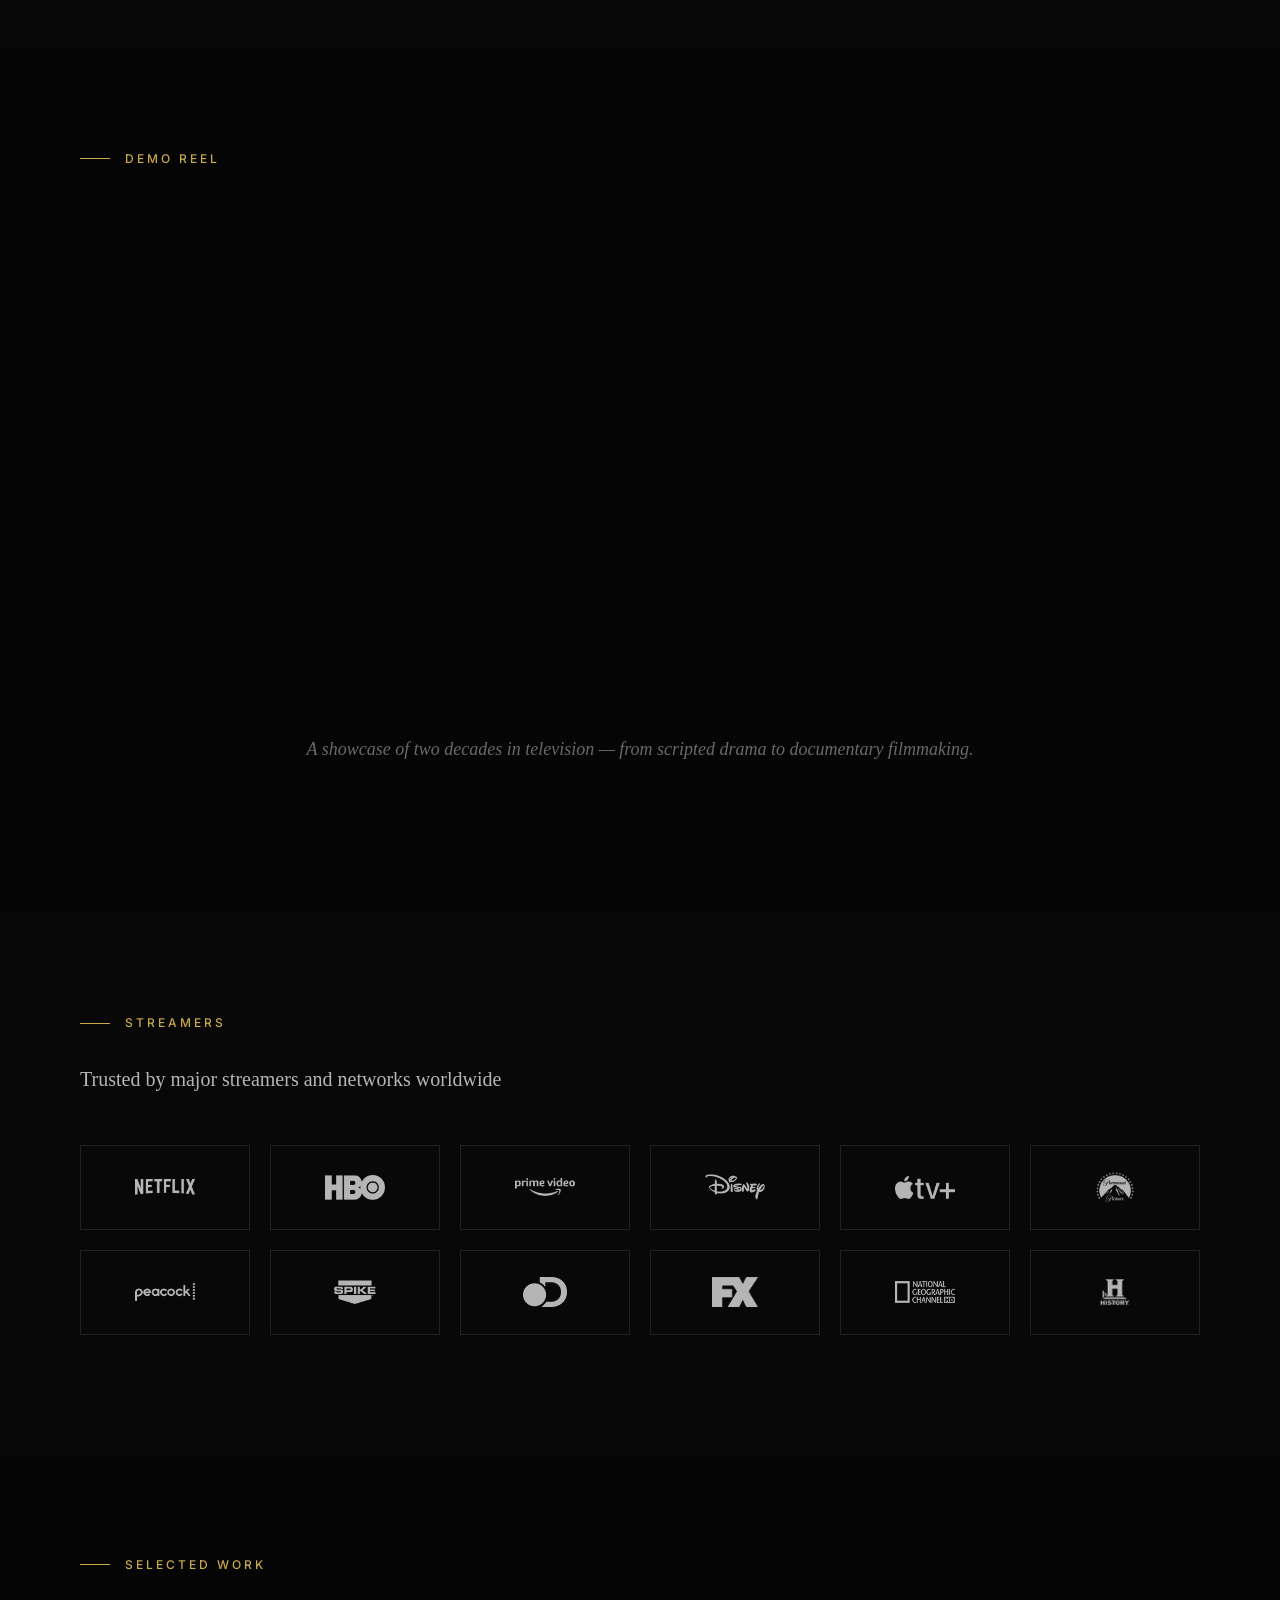
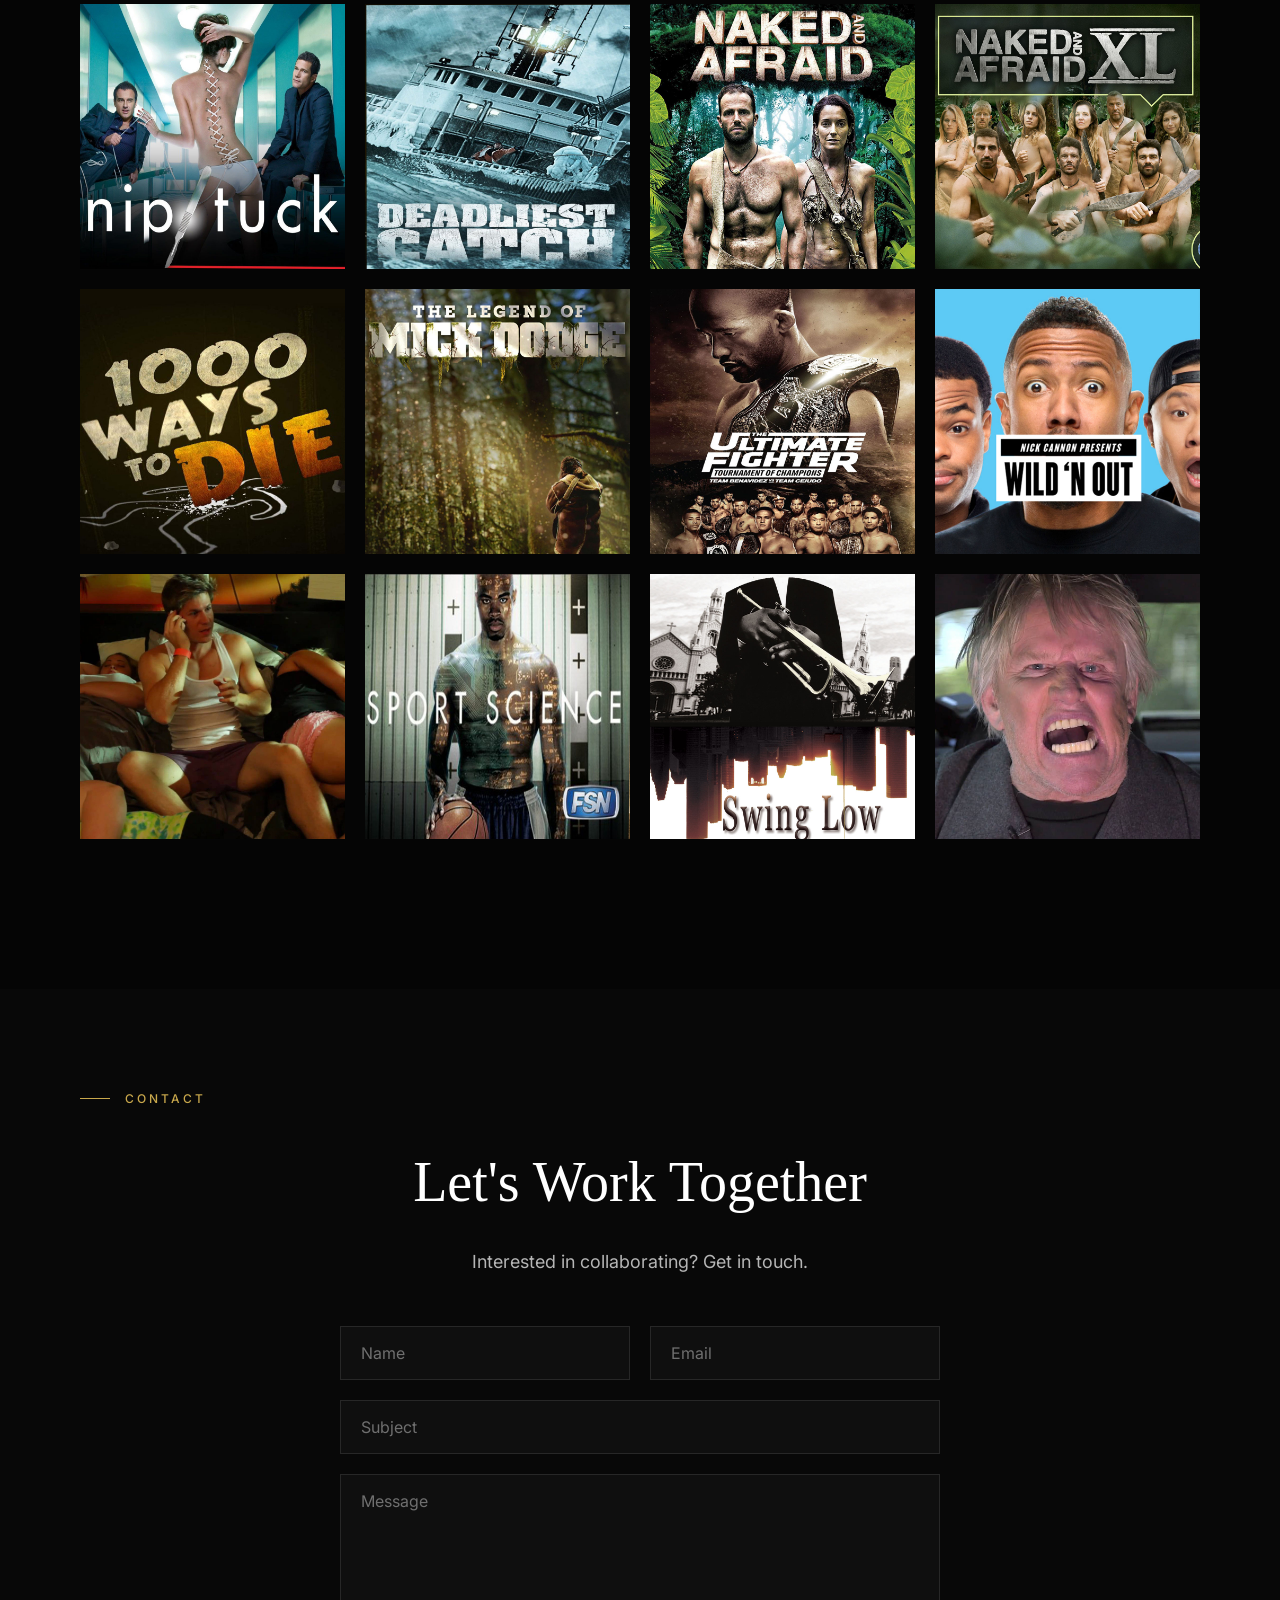
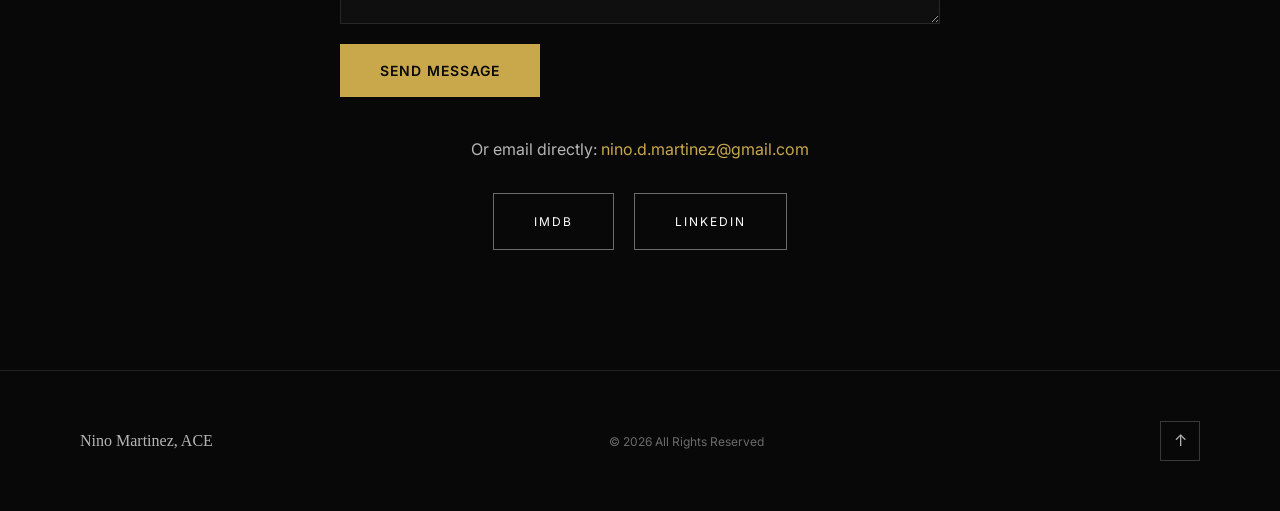
==== commit 6674dcc8: "Replace corrupted Hulu logo with Spike" ====
--- a/index.html
+++ b/index.html
@@ -173,7 +173,7 @@
                 <div class="network-logo"><img src="assets/images/appletv_logo.png" alt="Apple TV+" loading="lazy"></div>
                 <div class="network-logo"><img src="assets/images/paramount_logo.png" alt="Paramount+" loading="lazy"></div>
                 <div class="network-logo"><img src="assets/images/peacock_logo.png" alt="Peacock" loading="lazy"></div>
-                <div class="network-logo"><img src="assets/images/hulu_logo.png" alt="Hulu" loading="lazy"></div>
+                <div class="network-logo"><img src="assets/images/spike_hd.png" alt="Spike" loading="lazy"></div>
                 <div class="network-logo"><img src="assets/images/discovery_channel_logo.png" alt="Discovery" loading="lazy"></div>
                 <div class="network-logo"><img src="assets/images/fx_international_logo.png" alt="FX" loading="lazy"></div>
                 <div class="network-logo"><img src="assets/images/nat_geo_hd.png" alt="National Geographic" loading="lazy"></div>
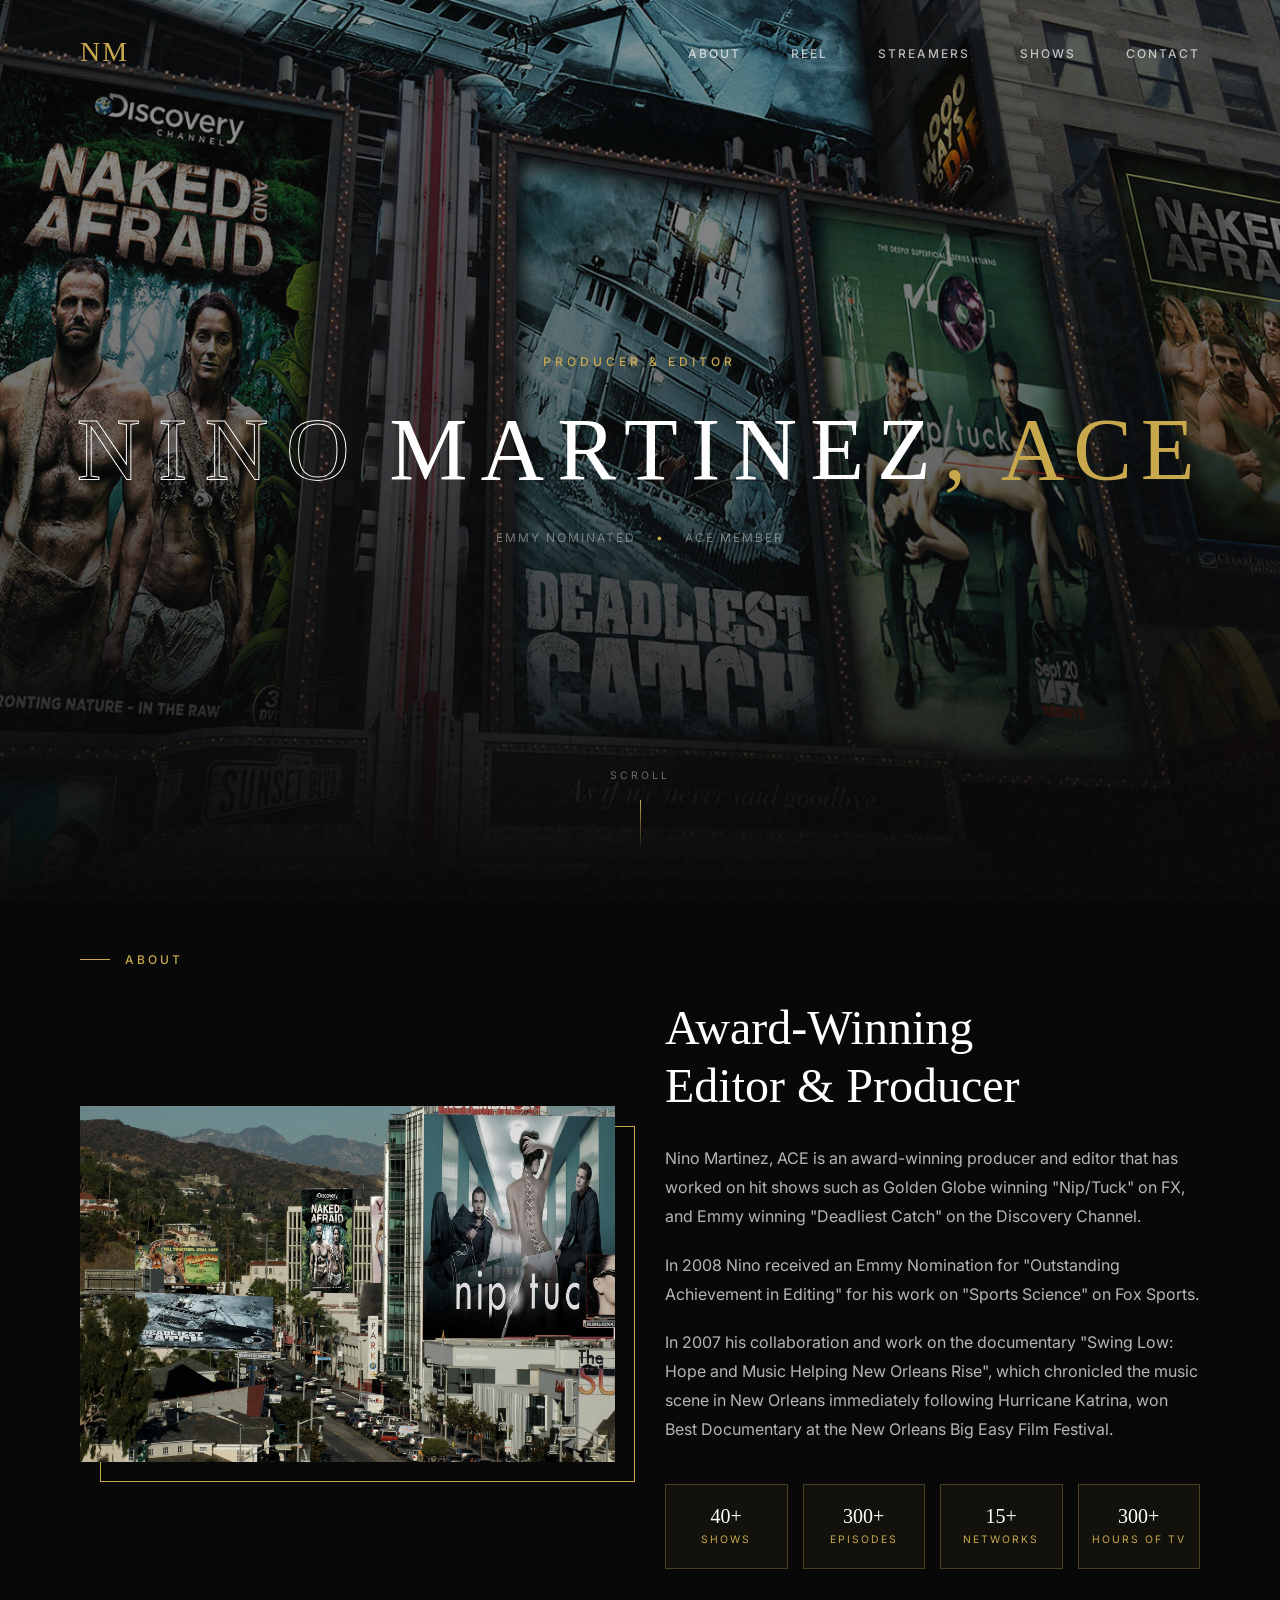
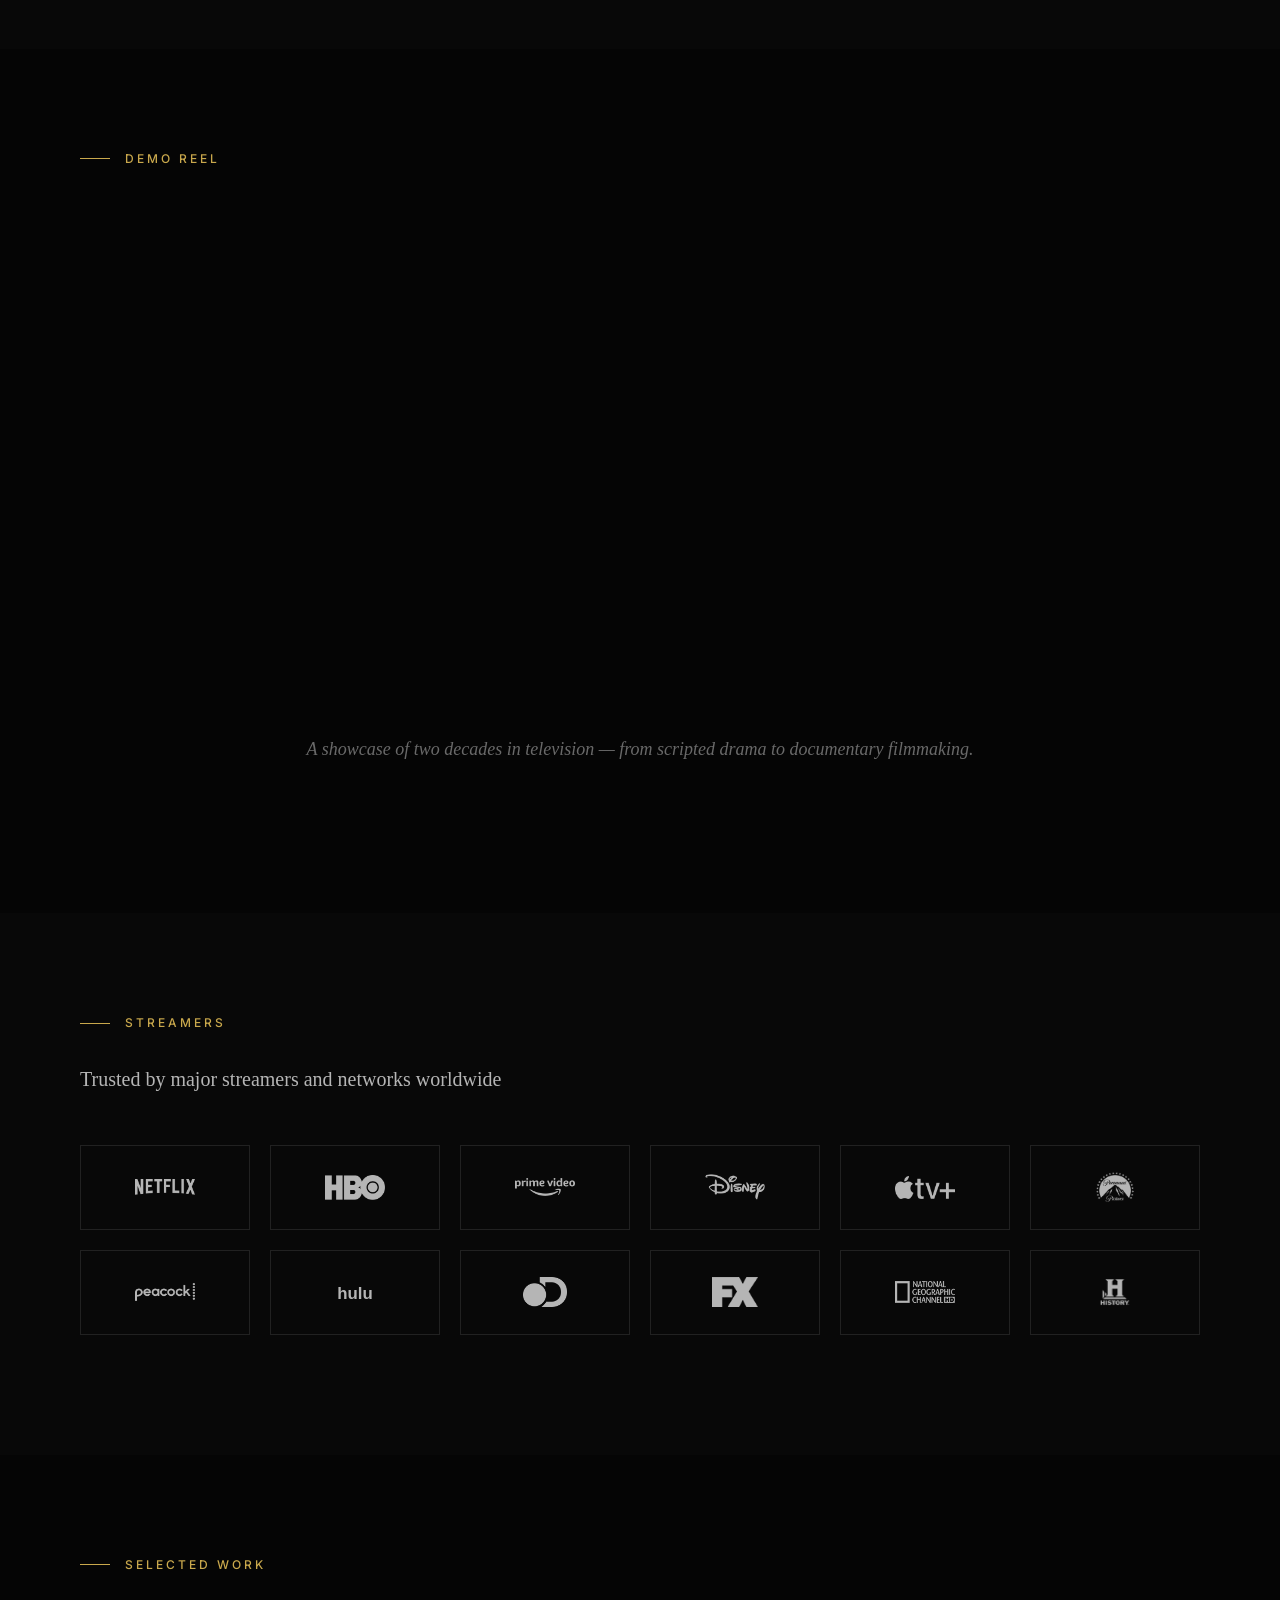
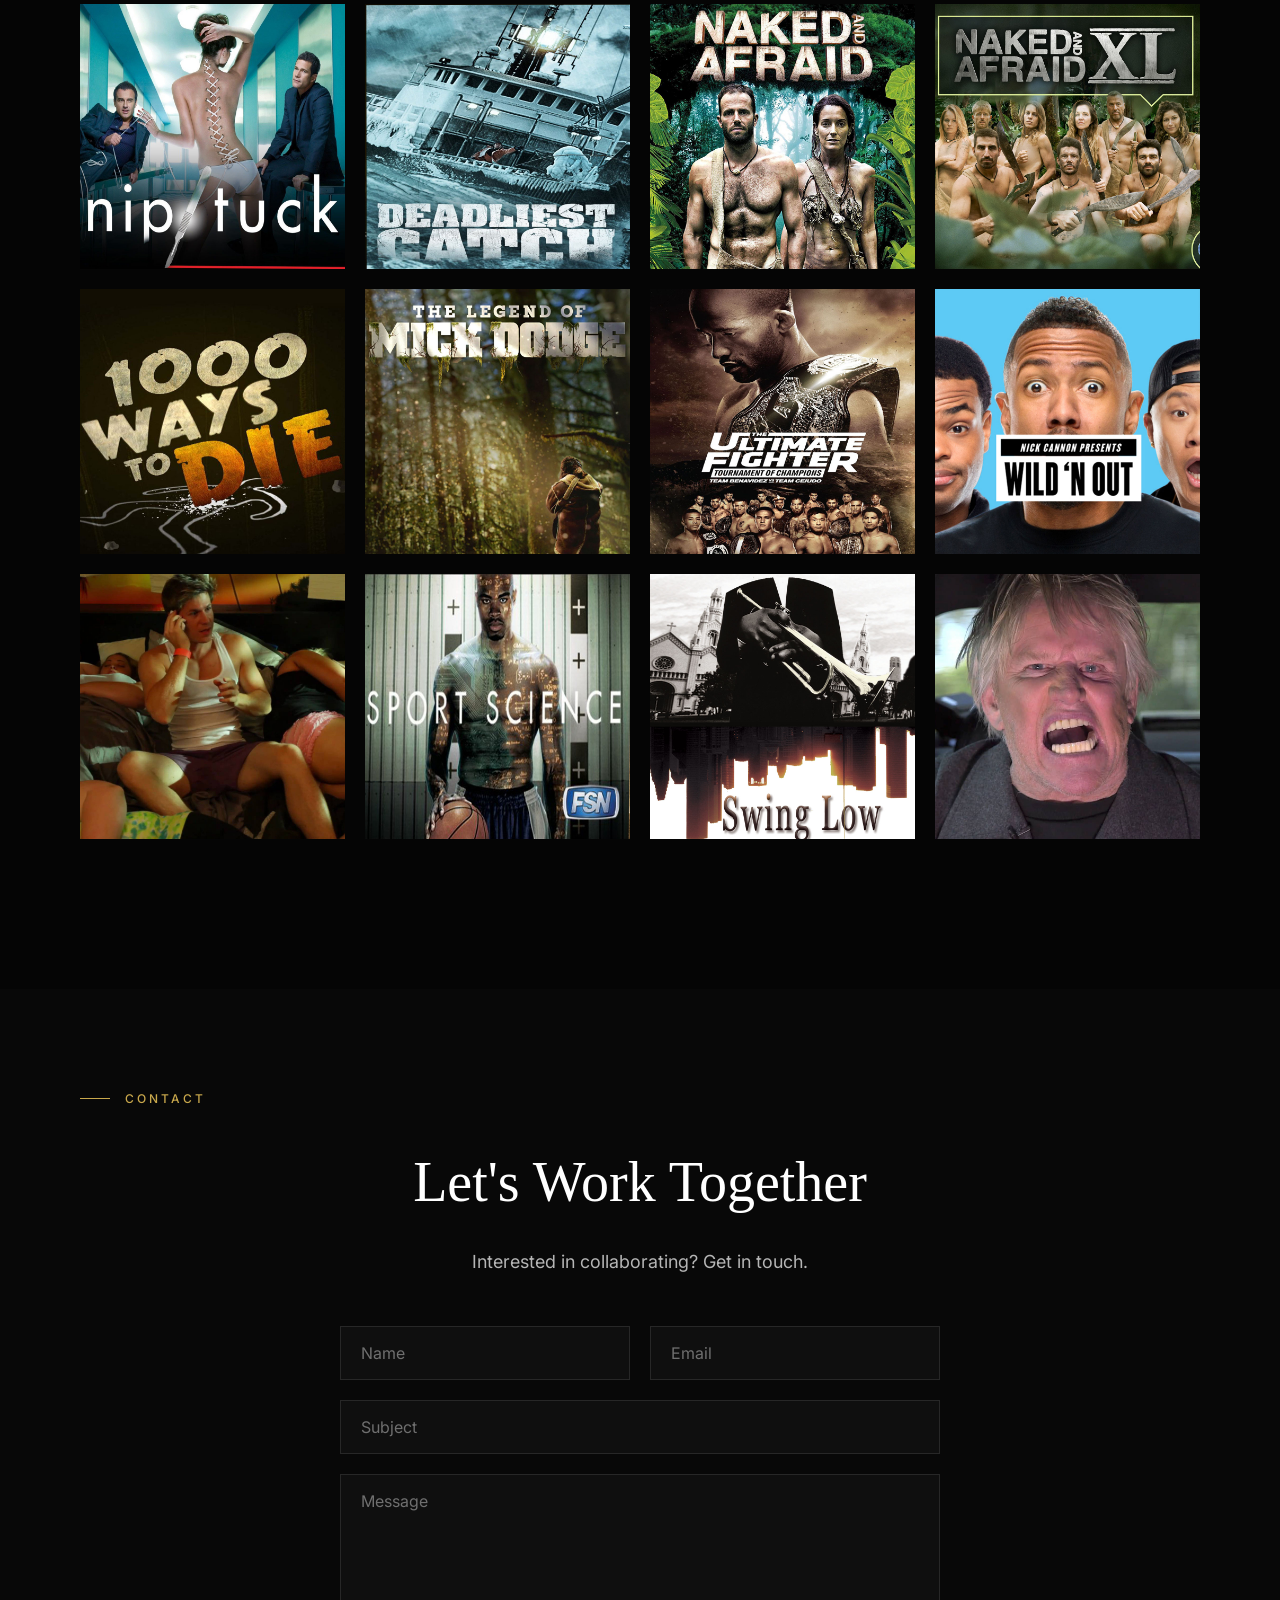
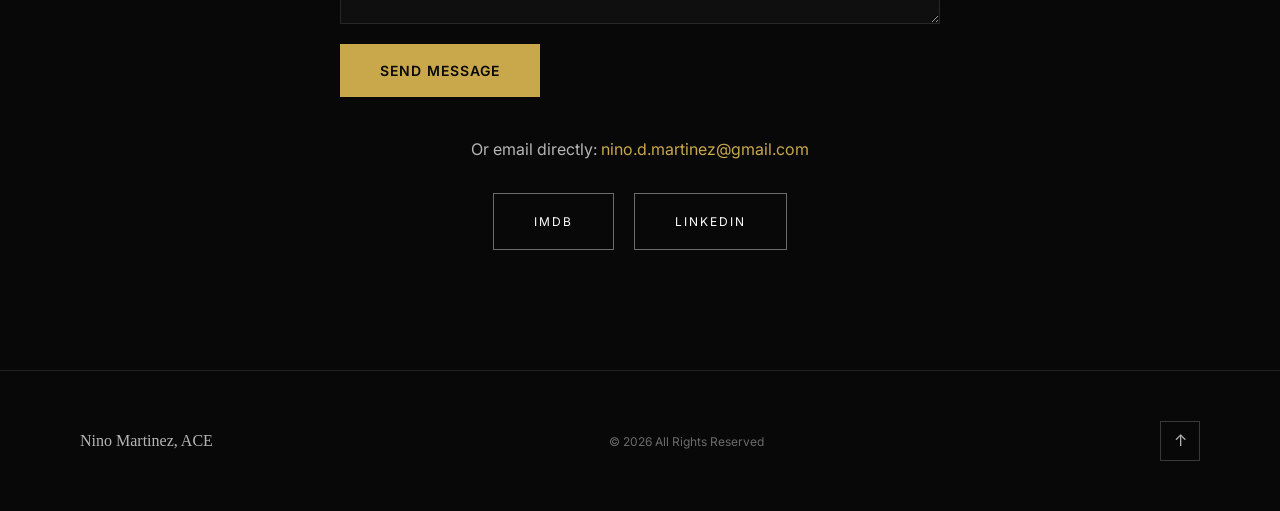
==== commit ffedf736: "Add proper Hulu logo (SVG)" ====
--- a/index.html
+++ b/index.html
@@ -173,7 +173,7 @@
                 <div class="network-logo"><img src="assets/images/appletv_logo.png" alt="Apple TV+" loading="lazy"></div>
                 <div class="network-logo"><img src="assets/images/paramount_logo.png" alt="Paramount+" loading="lazy"></div>
                 <div class="network-logo"><img src="assets/images/peacock_logo.png" alt="Peacock" loading="lazy"></div>
-                <div class="network-logo"><img src="assets/images/spike_hd.png" alt="Spike" loading="lazy"></div>
+                <div class="network-logo"><img src="assets/images/hulu_logo.svg" alt="Hulu" loading="lazy"></div>
                 <div class="network-logo"><img src="assets/images/discovery_channel_logo.png" alt="Discovery" loading="lazy"></div>
                 <div class="network-logo"><img src="assets/images/fx_international_logo.png" alt="FX" loading="lazy"></div>
                 <div class="network-logo"><img src="assets/images/nat_geo_hd.png" alt="National Geographic" loading="lazy"></div>
